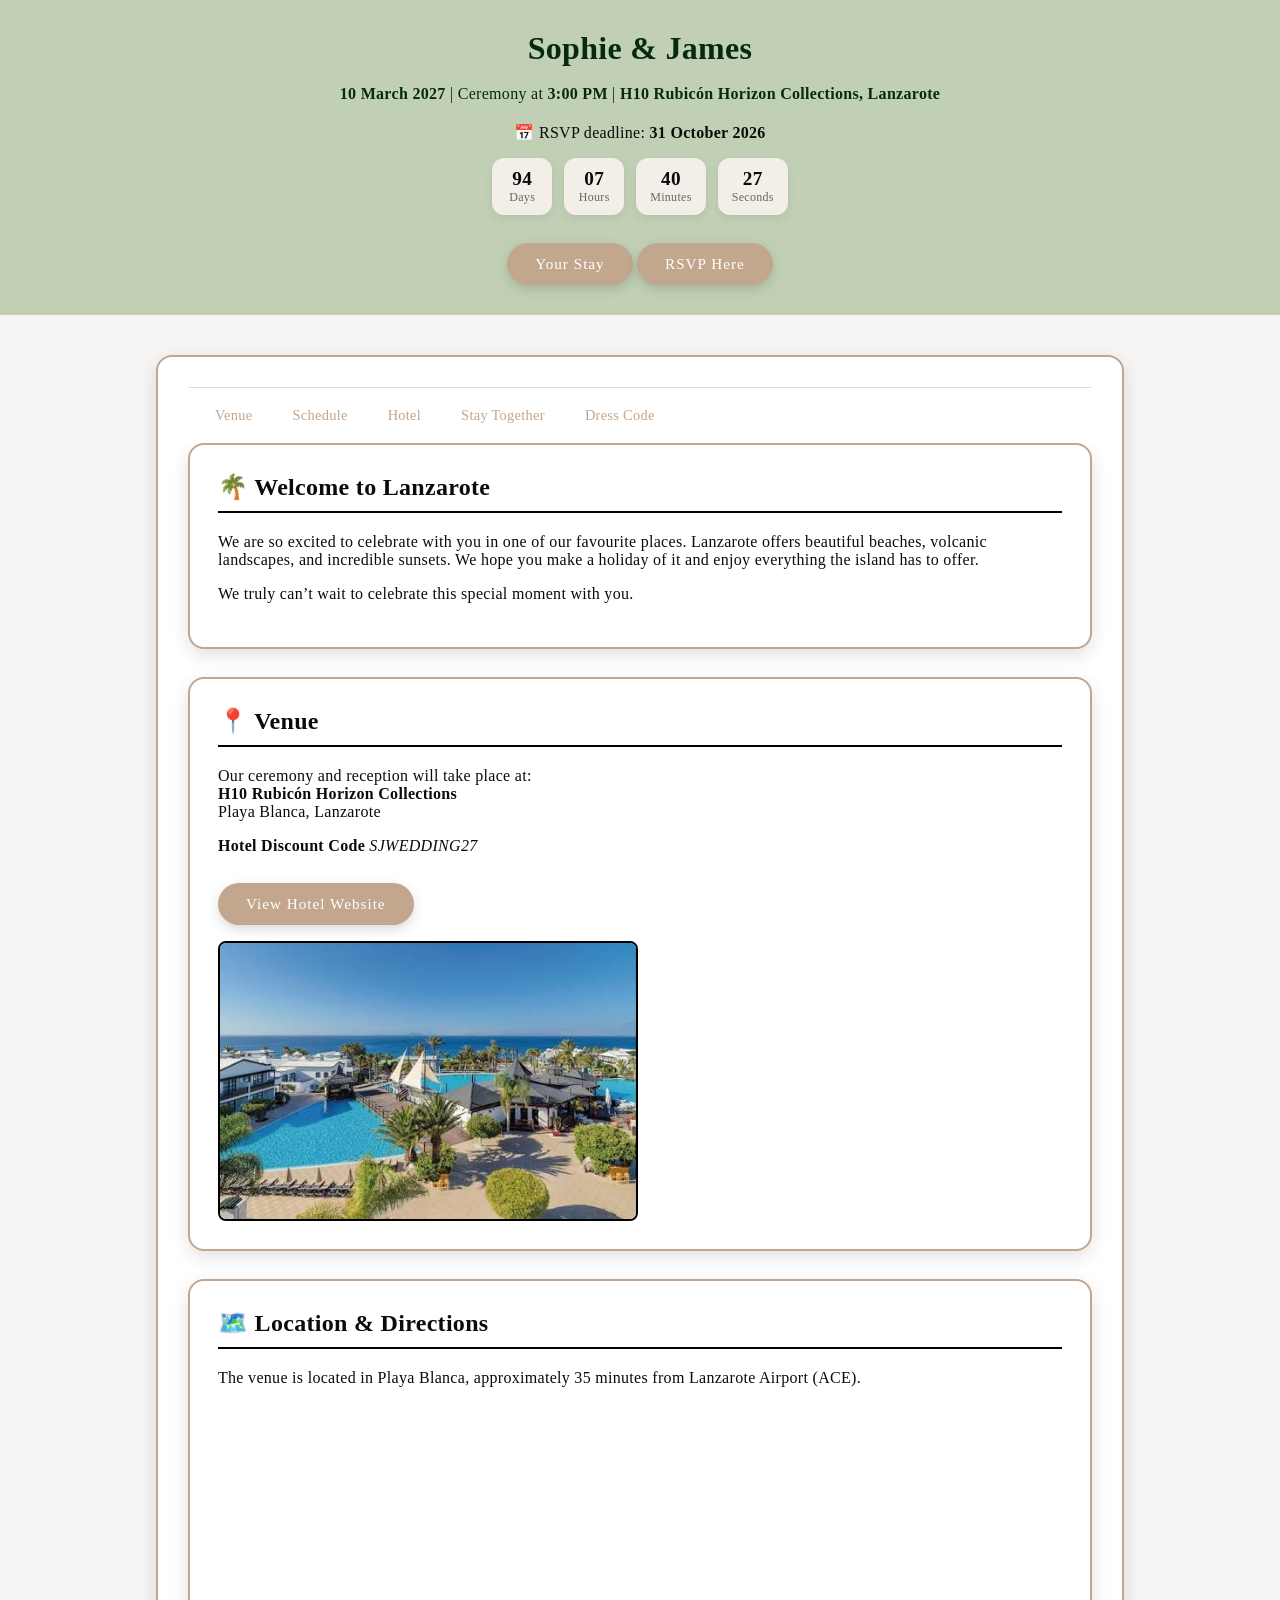
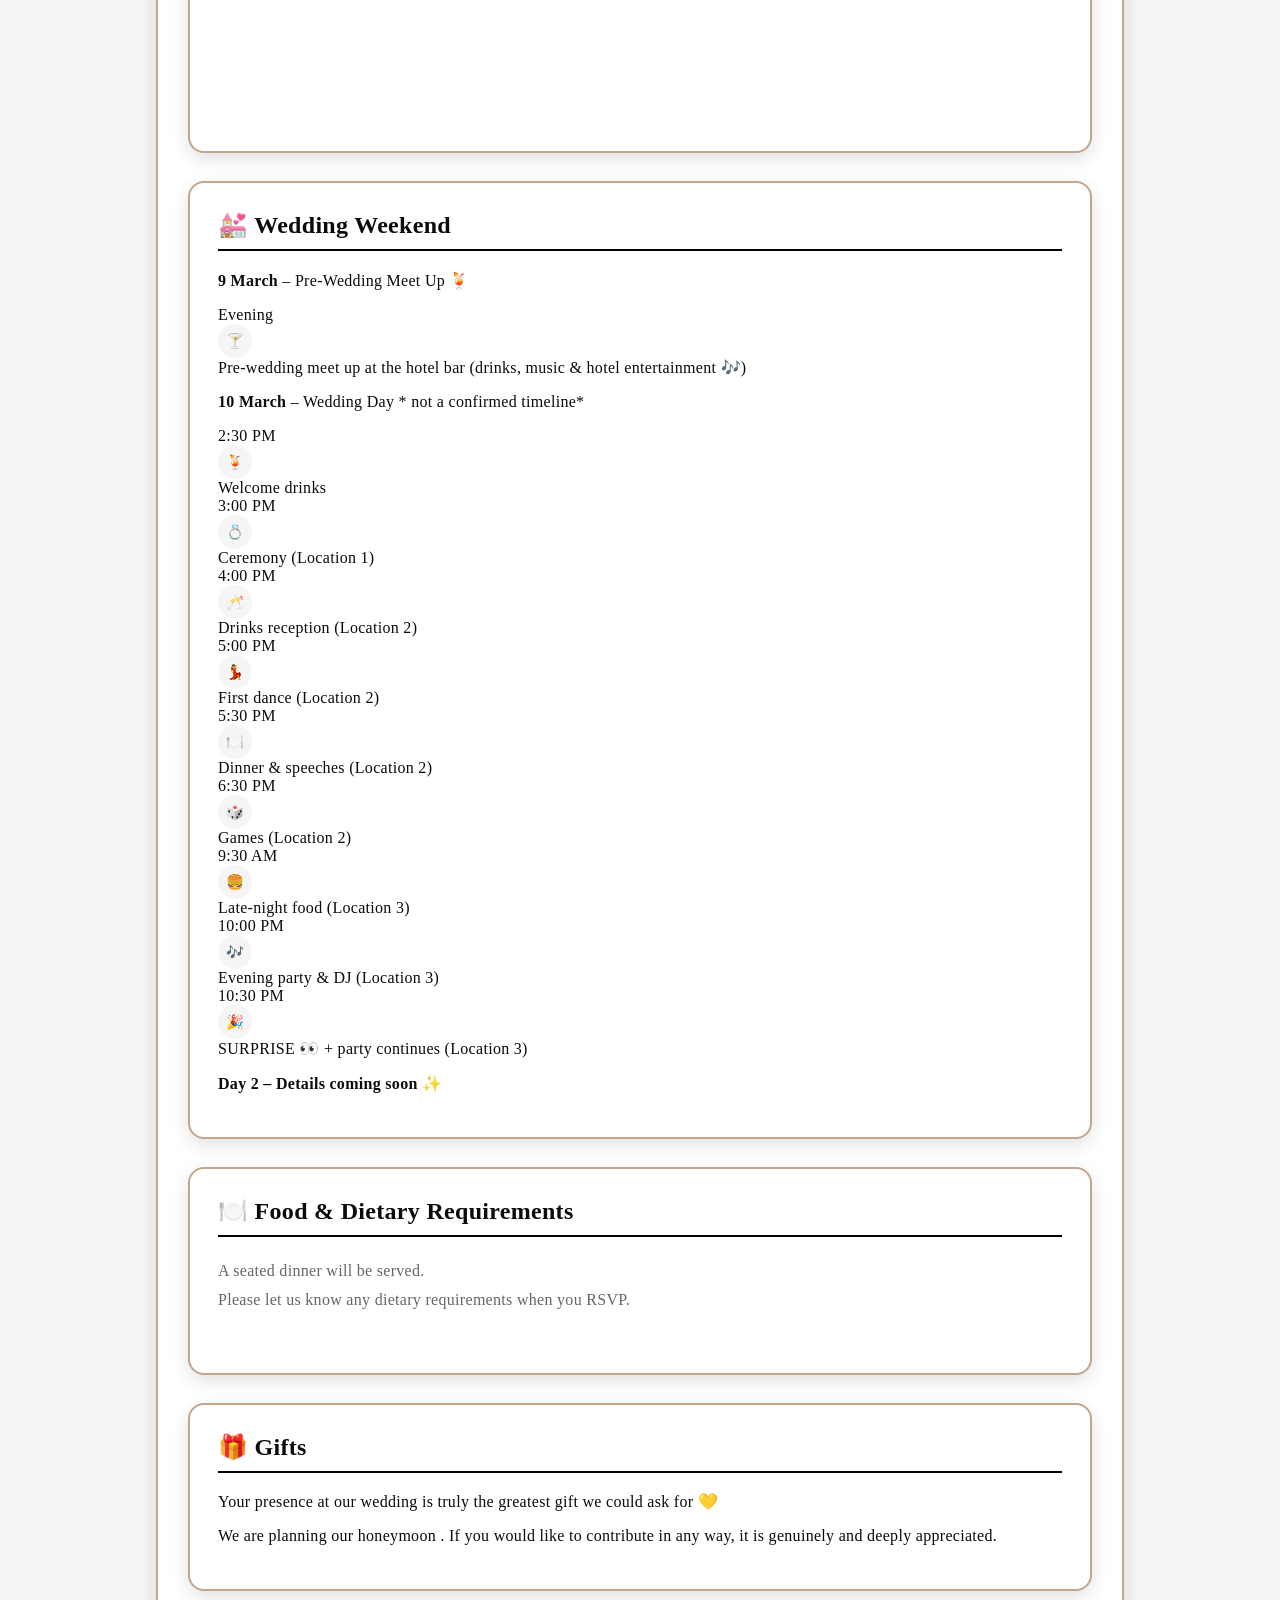
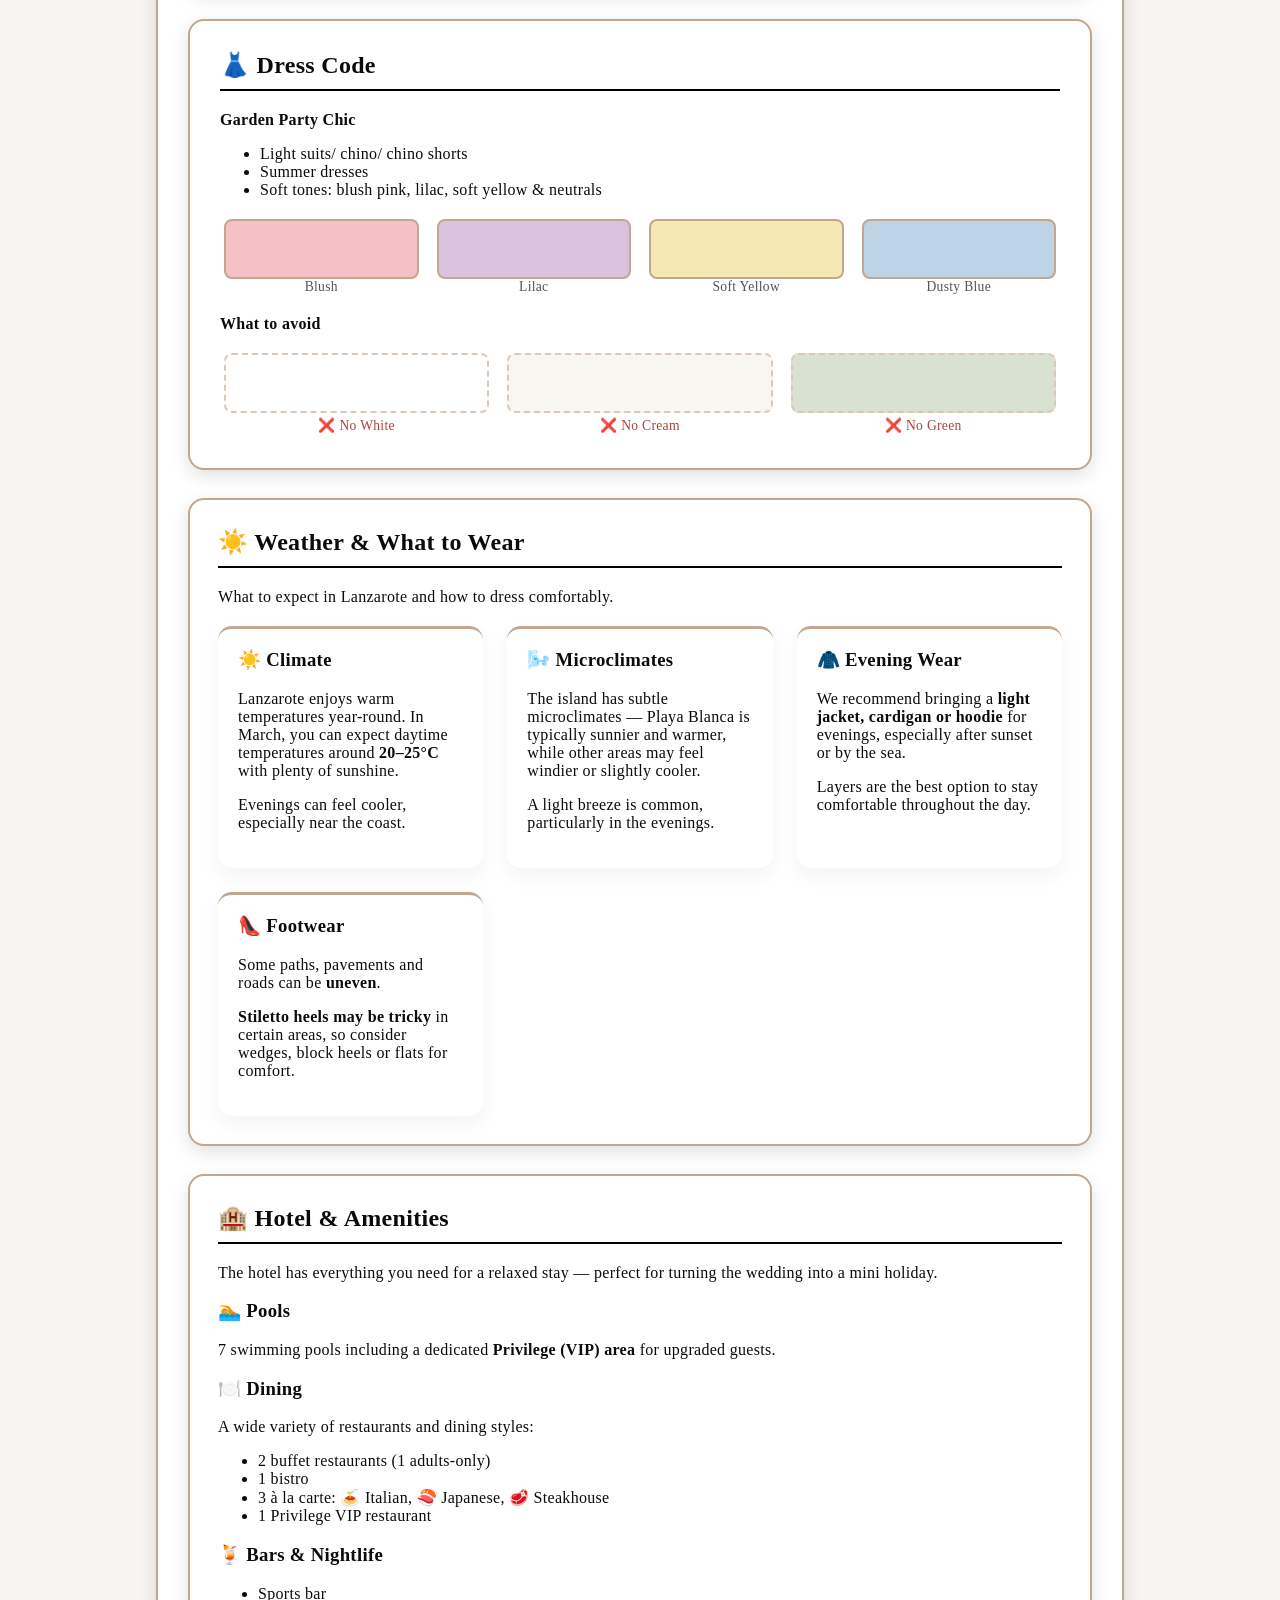
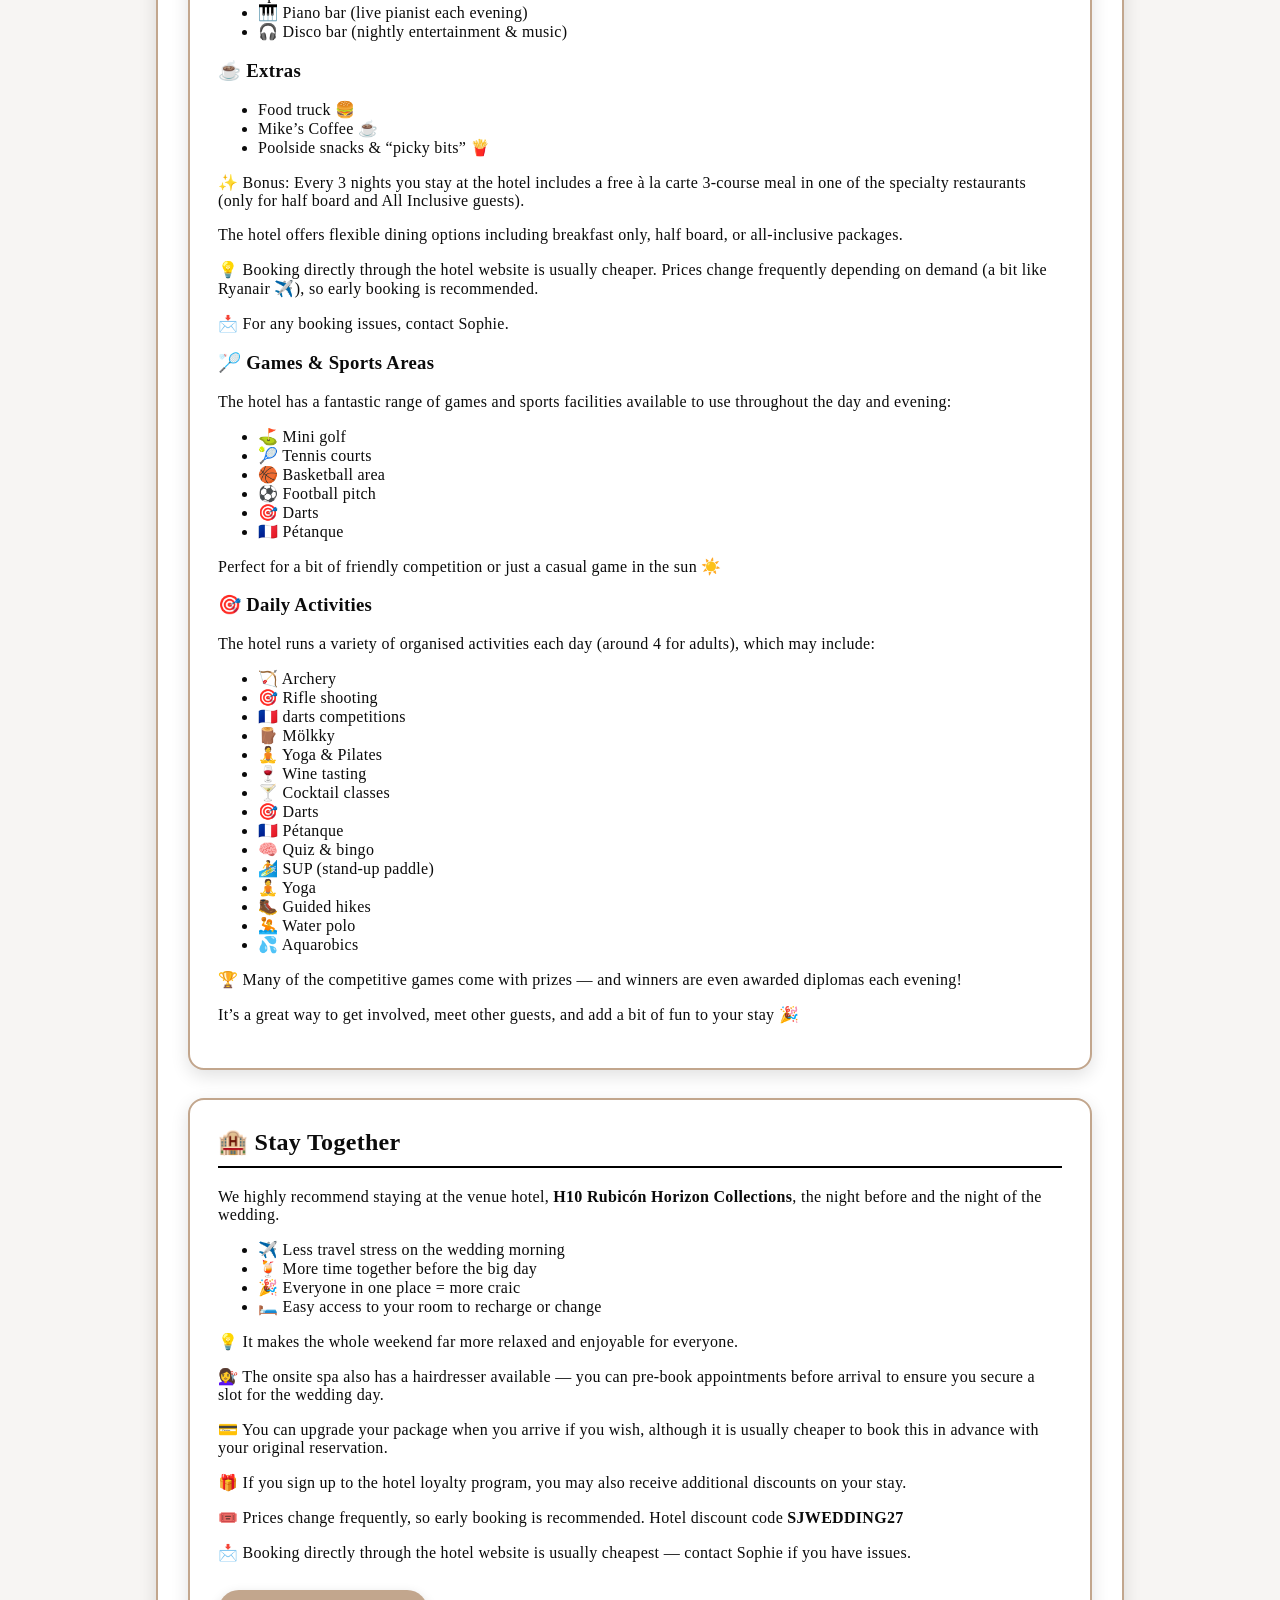
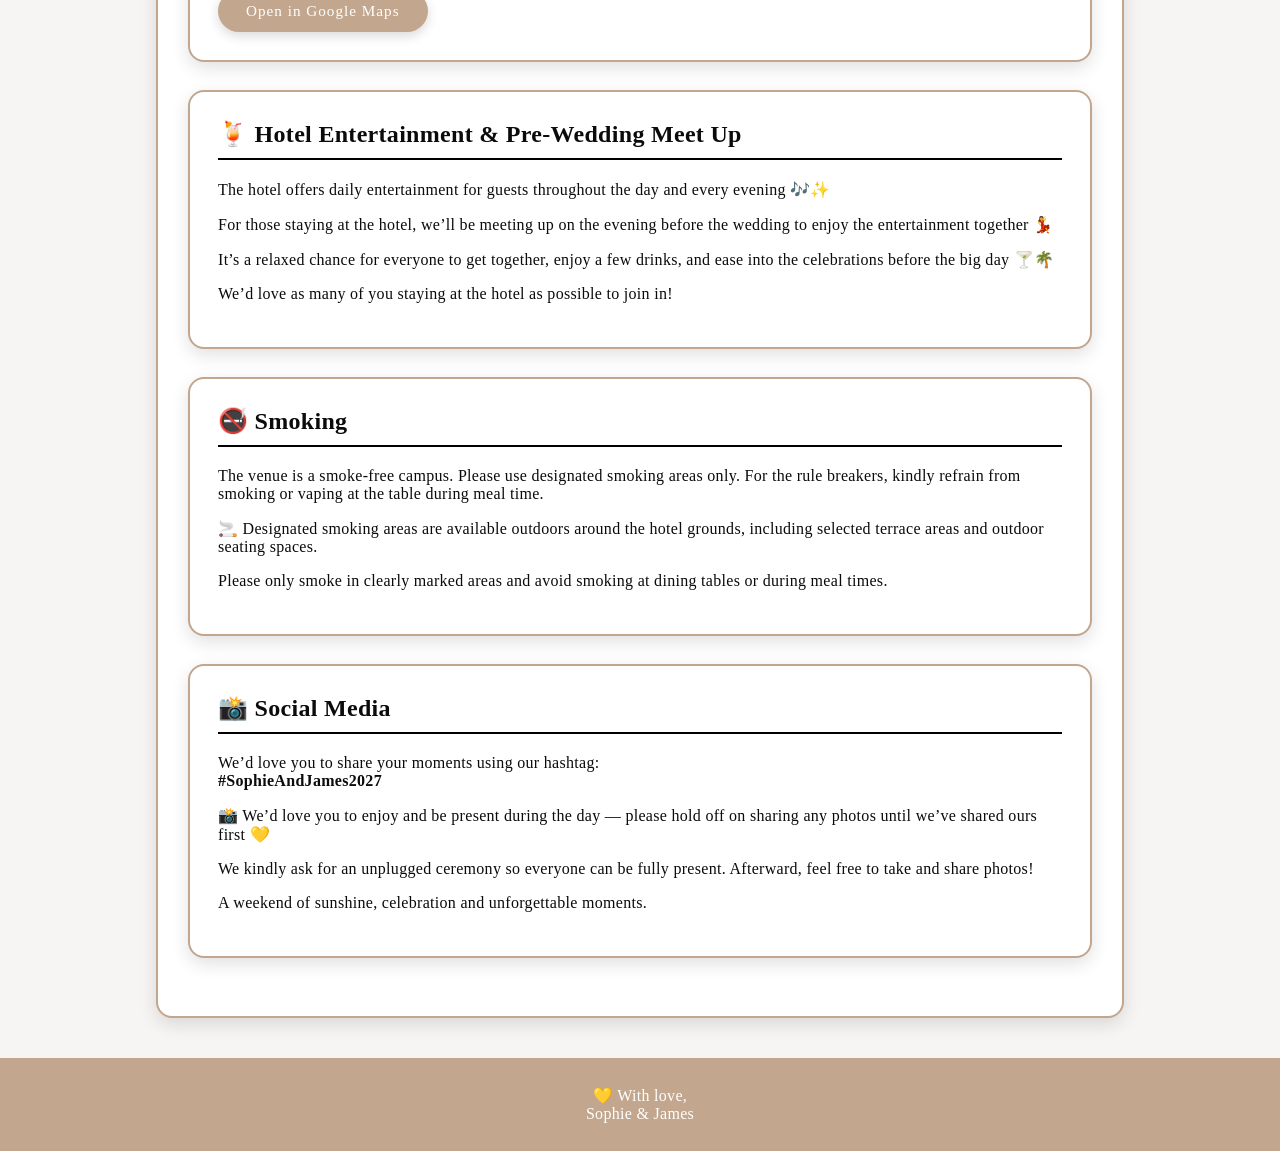
==== index.html @ c5705e3e "index.html" ====
<!doctype html>
<html lang="en">
<head>
  <meta charset="utf-8" />
  <meta name="viewport" content="width=device-width, initial-scale=1" />
  <title>Sophie & James | Wedding</title>
  <link rel="stylesheet" href="Styles.css" />
</head>
<body>
<header class="hero" role="banner" aria-label="Hero: Sophie and James wedding">
  <div class="hero-inner">

    <h1>Sophie &amp; James</h1>

    <p class="key-info">
      <strong>10 March 2027</strong> | Ceremony at <strong>3:00 PM</strong> | <strong>H10 Rubicón Horizon Collections, Lanzarote</strong>
    </p>
<p class="rsvp-deadline">
  📅 RSVP deadline: <strong>31 October 2026</strong>
</p>
    <div class="countdown" aria-live="polite" aria-atomic="true">
      <div class="countdown-item">
        <span id="days">0</span>
        <small>Days</small>
      </div>
      <div class="countdown-item">
        <span id="hours">0</span>
        <small>Hours</small>
      </div>
      <div class="countdown-item">
        <span id="minutes">0</span>
        <small>Minutes</small>
      </div>
      <div class="countdown-item">
        <span id="seconds">0</span>
        <small>Seconds</small>
      </div>
    </div>

    <a href="FAQ.html" class="story-button">Your Stay</a>
    <a href="https://docs.google.com/forms/d/e/1FAIpQLScNASIlrc_pmaI7GhOu7lboGWz-QasQZGJTLqLWf3YtJgB80Q/viewform" target="_blank" class="story-button">
      RSVP Here
    </a>

  </div>
</header>

<main class="main-content">

  <div class="eye-box">
    
<!-- =========================
STICKY NAV (OPTIONAL BUT RECOMMENDED)
========================= -->
<nav class="sticky-nav">
  <a href="#venue">Venue</a>
  <a href="#events">Schedule</a>
  <a href="#stay">Hotel</a>
  <a href="#stay-together">Stay Together</a>
  <a href="#dress-code">Dress Code</a>
</nav>

    <section id="welcome">
      <h2>🌴 Welcome to Lanzarote</h2>
      <p>
        We are so excited to celebrate with you in one of our favourite places.
        Lanzarote offers beautiful beaches, volcanic landscapes, and incredible sunsets.
        We hope you make a holiday of it and enjoy everything the island has to offer.
      </p>
      <p>
        We truly can’t wait to celebrate this special moment with you.
      </p>
      
    </section>

    <section id="venue">
      <h2>📍 Venue</h2>
      <p>
        Our ceremony and reception will take place at:<br />
        <strong>H10 Rubicón Horizon Collections</strong><br />
        Playa Blanca, Lanzarote<br />
            <p>
        <b> Hotel Discount Code </b> <i> SJWEDDING27</i>
      </p>
        <a href="https://www.h10hotels.com/en/lanzarote-hotels/h10-rubicon-palace" target="_blank" class="story-button">
          View Hotel Website
        </a>
      </p>

      <div class="image-box">
      <img src="H10.jpg" alt="H10 Rubicón Palace, Playa Blanca"
     class="my-image" loading="lazy"
     width="800" height="500" />
     </div>
    </section>

    <section id="directions">
      <h2>🗺️ Location & Directions</h2>
      <p>
        The venue is located in Playa Blanca, approximately 35 minutes from Lanzarote Airport (ACE).
      </p>

      <div class="map-container">
        <iframe
          src="https://www.google.com/maps?q=H10%20Rubicon%20Palace%20Lanzarote&output=embed"
          loading="lazy"
          title="Map: H10 Rubicón Horizon Collections, Lanzarote"
          allowfullscreen>
        </iframe>
      </div>
    </section>


  <section id="events">
  <h2>💒 Wedding Weekend</h2>

  <p><strong>9 March</strong> – Pre-Wedding Meet Up 🍹</p>
  <ul class="timeline">
    <li><span class="time">Evening</span><span class="icon-circle">🍸</span><span class="text">Pre-wedding meet up at the hotel bar (drinks, music & hotel entertainment 🎶)</span></li>
  </ul>

  <p><strong>10 March</strong> – Wedding Day * not a confirmed timeline*</p>

  <ul class="timeline">
    <li><span class="time">2:30 PM</span><span class="icon-circle">🍹</span><span class="text">Welcome drinks</span></li>
    <li><span class="time">3:00 PM</span><span class="icon-circle">💍</span><span class="text">Ceremony (Location 1)</span></li>
    <li><span class="time">4:00 PM</span><span class="icon-circle">🥂</span><span class="text">Drinks reception (Location 2)</span></li>
    <li><span class="time">5:00 PM</span><span class="icon-circle">💃</span><span class="text">First dance (Location 2)</span></li>
    <li><span class="time">5:30 PM</span><span class="icon-circle">🍽️</span><span class="text">Dinner & speeches (Location 2)</span></li>
    <li><span class="time">6:30 PM</span><span class="icon-circle">🎲</span><span class="text">Games (Location 2)</span></li>
    <li><span class="time">9:30 AM</span><span class="icon-circle">🍔</span><span class="text">Late-night food (Location 3)</span></li>
    <li><span class="time">10:00 PM</span><span class="icon-circle">🎶</span><span class="text">Evening party & DJ (Location 3)</span></li>
    <li><span class="time">10:30 PM</span><span class="icon-circle">🎉</span><span class="text">SURPRISE 👀 + party continues (Location 3)</span></li>
  </ul>

  <p><strong>Day 2 – Details coming soon ✨</strong></p>
</section>

  <section id="food" >
    <h2>🍽️ Food & Dietary Requirements</h2>

    <p class="dietary-note">
      A seated dinner will be served.<br />
      Please let us know any dietary requirements when you RSVP.
    </p>
</section>


 <section id="gifts">
  <h2>🎁 Gifts</h2>
  <p>
    Your presence at our wedding is truly the greatest gift we could ask for 💛
  </p>

  <p>
    We are planning our honeymoon . If you would like to contribute in any way, it is genuinely and deeply appreciated.
  </p>
</section>

    <section id="dress-code" class="eye-box">
      <h2>👗 Dress Code</h2>
      <p><strong>Garden Party Chic</strong></p>

      <ul>
        <li>Light suits/ chino/ chino shorts</li>
        <li>Summer dresses</li>
        <li>Soft tones: blush pink, lilac, soft yellow & neutrals</li>
      </ul>

      <div class="colour-palette">
        <div class="colour-item"><div class="colour blush"></div><span>Blush</span></div>
        <div class="colour-item"><div class="colour lilac"></div><span>Lilac</span></div>
        <div class="colour-item"><div class="colour yellow"></div><span>Soft Yellow</span></div>
        <div class="colour-item"><div class="colour blue"></div><span>Dusty Blue</span></div>
      </div>

      <p><strong>What to avoid</strong></p>

      <div class="colour-palette avoid">
        <div class="colour-item"><div class="colour white"></div><span>❌ No White</span></div>
        <div class="colour-item"><div class="colour cream"></div><span>❌ No Cream</span></div>
        <div class="colour-item"><div class="colour green"></div><span>❌ No Green</span></div>
      </div>
    </section>

    <section id="weather">
      <h2>☀️ Weather & What to Wear</h2>
      <p class="section-intro">What to expect in Lanzarote and how to dress comfortably.</p>

      <div class="cards luxury">

        <div class="card">
          <h3>☀️ Climate</h3>
          <p>
            Lanzarote enjoys warm temperatures year-round. In March, you can expect
            daytime temperatures around <strong>20–25°C</strong> with plenty of sunshine.
          </p>
          <p>
            Evenings can feel cooler, especially near the coast.
          </p>
        </div>

        <div class="card">
          <h3>🌬️ Microclimates</h3>
          <p>
            The island has subtle microclimates — Playa Blanca is typically sunnier and
            warmer, while other areas may feel windier or slightly cooler.
          </p>
          <p>
            A light breeze is common, particularly in the evenings.
          </p>
        </div>

        <div class="card">
          <h3>🧥 Evening Wear</h3>
          <p>
            We recommend bringing a <strong>light jacket, cardigan or hoodie</strong> for evenings,
            especially after sunset or by the sea.
          </p>
          <p>
            Layers are the best option to stay comfortable throughout the day.
          </p>
        </div>

        <div class="card warning">
          <h3>👠 Footwear</h3>
          <p>
            Some paths, pavements and roads can be <strong>uneven</strong>.
          </p>
          <p>
            <strong>Stiletto heels may be tricky</strong> in certain areas, so consider wedges,
            block heels or flats for comfort.
          </p>
        </div>

      </div>
    </section>

    <section id="stay" class="lux-section">
      <h2>🏨 Hotel & Amenities</h2>

      <p class="section-intro">
        The hotel has everything you need for a relaxed stay — perfect for turning the wedding into a mini holiday.
      </p>

      <div class="amenity-grid">

        <div class="amenity-card">
          <h3>🏊 Pools</h3>
          <p>
            7 swimming pools including a dedicated <strong>Privilege (VIP) area</strong> for upgraded guests.
          </p>
        </div>

        <div class="amenity-card">
          <h3>🍽️ Dining</h3>
          <p>A wide variety of restaurants and dining styles:</p>
          <ul>
            <li>2 buffet restaurants (1 adults-only)</li>
            <li>1 bistro</li>
            <li>3 à la carte: 🍝 Italian, 🍣 Japanese, 🥩 Steakhouse</li>
            <li>1 Privilege VIP restaurant</li>
          </ul>
        </div>

        <div class="amenity-card">
          <h3>🍹 Bars & Nightlife</h3>
          <ul>
            <li>Sports bar</li>
            <li>🎹 Piano bar (live pianist each evening)</li>
            <li>🎧 Disco bar (nightly entertainment & music)</li>
          </ul>
        </div>

        <div class="amenity-card">
          <h3>☕ Extras</h3>
          <ul>
            <li>Food truck 🍔</li>
            <li>Mike’s Coffee ☕</li>
            <li>Poolside snacks & “picky bits” 🍟</li>
          </ul>
        </div>

      </div>

      <div class="highlight-box">
        ✨ Bonus: Every 3 nights you stay at the hotel includes a free à la carte 3-course meal
        in one of the specialty restaurants (only for half board and All Inclusive guests).
      </div>

      <div class="info-card">
        <p>
          The hotel offers flexible dining options including breakfast only, half board,
          or all-inclusive packages.
        </p>

        <p>
          💡 Booking directly through the hotel website is usually cheaper. Prices change
          frequently depending on demand (a bit like Ryanair ✈️), so early booking is recommended.
        </p>

        <p>
          📩 For any booking issues, contact Sophie.
        </p>
      </div>
  <h3>🏸 Games & Sports Areas</h3>
  <p>
    The hotel has a fantastic range of games and sports facilities available to use throughout the day and evening:
  </p>

  <ul>
    <li>⛳ Mini golf</li>
    <li>🎾 Tennis courts</li>
    <li>🏀 Basketball area</li>
    <li>⚽ Football pitch</li>
    <li>🎯 Darts</li>
    <li>🇫🇷 Pétanque</li>
  </ul>

  <p>
    Perfect for a bit of friendly competition or just a casual game in the sun ☀️
  </p>

  <h3>🎯 Daily Activities</h3>
  <p>
    The hotel runs a variety of organised activities each day (around 4 for adults), which may include:
  </p>

  <ul>
    <li>🏹 Archery</li>
    <li>🎯 Rifle shooting</li>
    <li>🇫🇷  darts competitions</li>
    <li>🪵 Mölkky</li>
    <li>🧘 Yoga & Pilates</li>
    <li>🍷 Wine tasting</li>
    <li>🍸 Cocktail classes</li>
    <li>🎯 Darts</li>
    <li>🇫🇷 Pétanque</li>
    <li>🧠 Quiz & bingo</li>
    <li>🏄 SUP (stand-up paddle)</li>
    <li>🧘 Yoga</li>
    <li>🥾 Guided hikes</li>
    <li>🤽 Water polo</li>
    <li>💦 Aquarobics</li>
  
</ul>
  <p>
    🏆 Many of the competitive games come with prizes — and winners are even awarded diplomas each evening!
  </p>

  <p>
    It’s a great way to get involved, meet other guests, and add a bit of fun to your stay 🎉
  </p>
</section>

    </section>
<!-- =========================
STAY TOGETHER SECTION
========================= -->
<section id="stay-together" class="stay-together">
  <h2>🏨 Stay Together</h2>

  <p>
    We highly recommend staying at the venue hotel, <strong>H10 Rubicón Horizon Collections</strong>, the night before and the night of the wedding.
  </p>

  <ul>
    <li>✈️ Less travel stress on the wedding morning</li>
    <li>🍹 More time together before the big day</li>
    <li>🎉 Everyone in one place = more craic</li>
    <li>🛏️ Easy access to your room to recharge or change</li>
  </ul>

  <p>💡 It makes the whole weekend far more relaxed and enjoyable for everyone.</p>

  <p>
    💇‍♀️ The onsite spa also has a hairdresser available — you can pre-book appointments before arrival to ensure you secure a slot for the wedding day.
  </p>

  <p>
    💳 You can upgrade your package when you arrive if you wish, although it is usually cheaper to book this in advance with your original reservation.
  </p>

  <p>
    🎁 If you sign up to the hotel loyalty program, you may also receive additional discounts on your stay.
  </p>

  <p>🎟️ Prices change frequently, so early booking is recommended. Hotel discount code <b> SJWEDDING27</b></p>

  <p>📩 Booking directly through the hotel website is usually cheapest — contact Sophie if you have issues.</p>

  <a href="https://maps.google.com/?q=H10+Rubicon+Palace" target="_blank" class="story-button">
    Open in Google Maps
  </a>
  
</section>
<section id="pre-wedding">
  <h2>🍹 Hotel Entertainment & Pre-Wedding Meet Up</h2>

  <p>
    The hotel offers daily entertainment for guests throughout the day and every evening 🎶✨
  </p>

  <p>
    For those staying at the hotel, we’ll be meeting up on the evening before the wedding to enjoy the entertainment together 💃
  </p>

  <p>
    It’s a relaxed chance for everyone to get together, enjoy a few drinks, and ease into the celebrations before the big day 🍸🌴
  </p>

  <p>
    We’d love as many of you staying at the hotel as possible to join in!
  </p>
</section>

    <section id="smoking">
      <h2>🚭 Smoking</h2>
      <p>
        The venue is a smoke-free campus. Please use designated smoking areas only.
        For the rule breakers, kindly refrain from smoking or vaping at the table during meal time.
      </p>
    🚬 Designated smoking areas are available outdoors around the hotel grounds, including selected terrace areas and outdoor seating spaces.
  </p>
  <p>
    Please only smoke in clearly marked areas and avoid smoking at dining tables or during meal times.
  </p>

    </section>

    <section id="social">
      <h2>📸 Social Media</h2>
      <p>We’d love you to share your moments using our hashtag:<br /><strong>#SophieAndJames2027</strong></p><p>
  📸 We’d love you to enjoy and be present during the day — please hold off on sharing any photos until we’ve shared ours first 💛
</p>
      <p>We kindly ask for an unplugged ceremony so everyone can be fully present. Afterward, feel free to take and share photos!</p>
      <p class="signature-line">
        A weekend of sunshine, celebration and unforgettable moments.
      </p>
    </section>

  </div>
  <button id="backToTop">↑</button>
</main>

<footer role="contentinfo">
  💛 With love,<br />Sophie &amp; James
</footer>

<script src="script.js"></script>
</body>
</html>
---- Styles.css ----
:root {
  --bg: #f7f5f3;
  --accent: #c2a68d;
  --accent-light: #f4eee8;
  --panel: #f2d6dc;
  --text: #0b0b0b;
  --text-soft: #666;
}

/* =========================
   BASE
   ========================= */

* {
  box-sizing: border-box;
}

body {
  margin: 0;
  font-family: Georgia, serif;
  background: var(--bg);
  color: var(--text);
  letter-spacing: 0.3px;

}

img {
  display: block;
  max-width: 100%;
}
/* =========================
   HERO HEADER
   ========================= */
.hero {
  background: #c1d0b5; /* soft pastel */
  text-align: center;
  padding: 30px 20px; /* compact vertical padding */
}

.hero-inner {
  max-width: 900px;
  margin: 0 auto;
}

.hero h1 {
  font-size: 2rem; /* slightly smaller for compact layout */
  margin: 0 0 12px 0;
  color: #072a0f;
}

.key-info {
  font-size: 1rem; /* compact font size */
  margin-bottom: 18px;
  color: #072a0f;
  line-height: 1.4; /* tighter line spacing */
}

/* =========================
   COUNTDOWN
   ========================= */
.countdown {
  display: flex;
  justify-content: center;
  gap: 12px;
  margin: 16px 0;
  flex-wrap: wrap;
  font-family: 'Georgia', serif;
}

.countdown-item {
  background: var(--accent-light); /* soft neutral background */
  color: var(--text);
  border-radius: 12px;
  padding: 10px 14px; /* compact but readable */
  min-width: 60px;
  text-align: center;
  box-shadow: 0 3px 8px rgba(0,0,0,0.08);
  transition: transform 0.2s ease;
}

.countdown-item span {
  display: block;
  font-size: 1.2rem; /* easy to read */
  font-weight: bold;
}

.countdown-item small {
  font-size: 0.75rem; /* subtle label */
  display: block;
  color: var(--text-soft);
}

.countdown-item:hover {
  transform: translateY(-2px);
}

/* =========================
   FAQ BUTTON
   ========================= */
.story-button {
  display: inline-block;
  margin-top: 12px; /* tighter spacing */
  padding: 12px 28px; /* smaller button for compact layout */
  font-size: 0.95rem;
  text-decoration: none;
  color: #fff;
  background-color: var(--accent);
  border-radius: 40px;
  letter-spacing: 1px;
  transition: 0.3s ease;
}
.story-button {
  box-shadow: 0 4px 12px rgba(0,0,0,0.15);
}
.story-button:hover {
  background-color: #b5967d;
  transform: translateY(-2px);
}

/* =========================
   RESPONSIVE
   ========================= */
@media (max-width: 720px) {
  .hero h1 {
    font-size: 1.6rem;
  }

  .key-info {
    font-size: 0.95rem;
  }

  .countdown-item {
    min-width: 50px;
    padding: 8px 10px;
  }

  .story-button {
    padding: 10px 24px;
    font-size: 0.9rem;
  }
}
/* =========================
   LAYOUT
   ========================= */

main {
  max-width: 1000px;
  margin: 40px auto;
  padding: 0 16px;
}
section {
  background: #fff; /* white background instead of pink */
  border: 2px solid var(--accent); /* accent border like Dress Code */
  border-radius: 16px; /* rounded corners */
  padding: 28px; /* inner spacing */
  margin-bottom: 28px; /* spacing between sections */
  box-shadow: 0 6px 18px rgba(0,0,0,0.12); /* soft shadow like Dress Code */
  transition: transform 0.3s ease; /* optional hover lift */
}

section:hover {
  transform: translateY(-3px); /* subtle hover effect */
}

h2 {
  margin-top: 0;
  border-bottom: 2px solid #000;
  padding-bottom: 10px;
}

/* =========================
   IMAGES & MAP
   ========================= */

.image-box {
  max-width: 420px;
  height: 280px;
  margin-top: 16px;
  border-radius: 8px;
  overflow: hidden;
  border: 2px solid #000;
}

.image-box img {
  width: 100%;
  height: 100%;
  object-fit: cover;
}

.map-container {
  margin-top: 16px;
  height: 320px;
  border-radius: 12px;
  overflow: hidden;
}

.map-container iframe {
  width: 100%;
  height: 100%;
  border: 0;
}

/* =========================
   RSVP FORM
   ========================= */

.rsvp-form {
  display: grid;
  gap: 16px;
  margin-top: 18px;
  max-width: 700px;
}

.rsvp-form label {
  display: flex;
  flex-direction: column;
  font-size: 0.95rem;
}

.rsvp-form input,
.rsvp-form select,
.rsvp-form textarea {
  margin-top: 8px;
  padding: 10px;
  border-radius: 6px;
  border: 1px solid #999;
  font-family: Georgia, serif;
}

.rsvp-form button {
  background: var(--accent);
  color: #fff;
  border: none;
  padding: 12px;
  border-radius: 8px;
  cursor: pointer;
}

.rsvp-form button:hover {
  opacity: 0.9;
}

.rsvp-note {
  margin-top: 14px;
  font-size: 0.9rem;
  color: var(--text-soft);
}

/* =========================
   COLOUR PALETTE
   ========================= */

.colour-palette {
  display: flex;
  gap: 10px;
  margin-top: 16px;
}

.colour-item {
  flex: 1;
  text-align: center;
  font-size: 0.85rem;
  color: #555;
}

.colour {
  height: 60px;
  border-radius: 8px;
  border: 1px solid #ddd;
}

.blush { background: #f4c2c2; }
.lilac { background: #d8c2e0; }
.yellow { background: #f6e7b4; }
.blue { background: #bcd4e6; }

.avoid .colour {
  opacity: 0.6;
  border: 1px dashed #aaa;
}

.white { background: #fff; }
.cream { background: #f5f1e8; }
.green { background: #c1d0b5; }

.avoid span {
  color: #a94442;
}
/* =========================
   EYE BOX (highlight card)
   ========================= */

.eye-box {
  background: #fff; /* white background for focus */
  border: 2px solid var(--accent); /* accent border */
  border-radius: 16px; /* rounded corners */
  padding: 30px;
  box-shadow: 0 6px 18px rgba(0,0,0,0.12); /* soft shadow */
  transition: transform 0.3s ease;
}

.eye-box:hover {
  transform: translateY(-3px);
}
/* Dress Code colour boxes */
.colour {
  height: 60px;
  border-radius: 8px;
  border: 2px solid var(--accent); /* thicker accent border to make it pop */
}

/* Optional: slightly increase spacing for clarity */
.colour-item {
  flex: 1;
  text-align: center;
  font-size: 0.85rem;
  color: #555;
  padding: 4px; /* add a little padding around the colour */
}/* Avoid colours */
.avoid .colour {
  opacity: 0.6;                /* muted */
  border: 2px dashed var(--accent); /* dashed accent border */
  border-radius: 8px;          /* keep rounded corners */
}

/* Text for avoid colours */
.avoid span {
  color: #a94442; /* warning color */
  margin-top: 4px; /* small spacing from box */
  display: block;
}
/* =========================
   FOOTER
   ========================= */

footer {
  background: var(--accent);
  color: #fff;
  text-align: center;
  padding: 28px 16px;
}

/* =========================
   RESPONSIVE
   ========================= */

@media (max-width: 720px) {
  .hero h1 {
    font-size: 1.9rem;
  }

  .image-box {
    height: 200px;
  }

  .map-container {
    height: 240px;
  }
}
.faq-table {
  width: 100%;
  border-collapse: collapse;
  margin-top: 16px;
  text-align: left;
}

.faq-table th,
.faq-table td {
  padding: 12px 10px;
  border-bottom: 1px solid #eee;
}

.faq-table th {
  border-bottom: 2px solid #ccc;
  font-weight: bold;
}

.faq-table tr:hover {
  background: #f9f9f9; /* subtle hover */
}

.faq-table td {
  vertical-align: middle;
}

.faq-table th:first-child,
.faq-table td:first-child {
  text-align: left; /* first column left-aligned */
}

.faq-table th:nth-child(2),
.faq-table td:nth-child(2),
.faq-table th:nth-child(3),
.faq-table td:nth-child(3) {
  text-align: center; /* time & price columns centered */
}


.rsvp-section {
  background-color: #f5f7fa;
}

.rsvp-section h2 {
  font-size: 36px;
  margin-bottom: 10px;
}

.rsvp-section p {
  font-size: 18px;
  margin-bottom: 30px;
  color: #555;
}

.rsvp-btn {
  background-color: #4285F4;
  color: white;
  padding: 15px 30px;
  font-size: 18px;
  border: none;
  border-radius: 8px;
  cursor: pointer;
  transition: 0.3s;
}

.rsvp-btn:hover {
  background-color: #3367d6;
}

#rsvpForm {
  margin-top: 30px;
  border: none;
  width: 100%;
  height: 600px;
  display: none;
}

.cards {
  display: grid;
  grid-template-columns: repeat(auto-fit, minmax(220px, 1fr));
  gap: 16px;
  margin-top: 20px;
}



.card h3 {
  margin-top: 0;
}

.location {
  font-size: 0.9rem;
  color: var(--text-soft);
  margin-bottom: 8px;
}
.cards.luxury {
  gap: 24px;
}

.card {
  background: #fff;
  padding: 20px;
  border-radius: 14px;
  box-shadow: 0 8px 20px rgba(0,0,0,0.05);
  transition: all 0.3s ease;
  border-top: 3px solid var(--accent);
}

.card:hover {
  transform: translateY(-6px);
}

.card.featured {
  border-top: 3px solid gold;
}

.stars {
  font-size: 0.9rem;
  color: #caa86b;
  margin-left: 6px;
}

.links {
  margin-top: 12px;
  display: flex;
  flex-wrap: wrap;
  gap: 10px;
}

.links a {
  font-size: 0.85rem;
  text-decoration: none;
  color: var(--accent);
  border-bottom: 1px solid transparent;
}

.links a:hover {
  border-bottom: 1px solid var(--accent);
}
.favorite::after {
  content: "Our Pick";
  font-size: 0.7rem;
  margin-left: 8px;
  color: gold;
}

@media (max-width: 500px) {
  .timeline li {
    display: flex;
    align-items: flex-start;
    flex-wrap: nowrap;
    gap: 10px;
  }

  .timeline .time {
    min-width: 62px;
    font-size: 0.85rem;
  }

  .timeline .icon-circle {
    width: 30px;
    height: 30px;
    flex-shrink: 0;
  }

  .timeline .text {
    flex: 1;
    min-width: 0;
    line-height: 1.4;
  }
} 

.timeline {
  list-style: none;
  padding: 0;
  margin: 0;
}
 

.icon-circle {
  width: 34px;
  height: 34px;
  border-radius: 50%;
  background: #f5f5f5;
  display: flex;
  align-items: center;
  justify-content: center;
  font-size: 0.9rem;
}


.timeline li:hover {
  transform: translateX(5px);
}
/* =========================
   STICKY NAV - FIXED MOBILE VERSION
   ========================= */

.sticky-nav {
  position: sticky;
  bottom: 0;
  background: #fff;
  display: flex;
  justify-content: flex-start;
  gap: 10px;
  padding: 10px 12px;
  border-top: 1px solid #ddd;
  z-index: 1000;

  /* important fixes */
  overflow-x: auto;
  -webkit-overflow-scrolling: touch;
  flex-wrap: nowrap;
  scrollbar-width: none; /* Firefox */
}

.sticky-nav::-webkit-scrollbar {
  display: none; /* Chrome/Safari */
}

/* NAV LINKS */
.sticky-nav a {
  flex: 0 0 auto;
  white-space: nowrap;
  text-decoration: none;
  color: var(--accent);
  font-size: 0.9rem;
  padding: 8px 14px;
  border: 1px solid transparent;
  border-radius: 20px;
}

/* hover/active */
.sticky-nav a:hover {
  border-color: var(--accent);
  background: var(--accent-light);
}

/* =========================
   MOBILE IMPROVEMENT (optional safety)
   ========================= */
@media (max-width: 600px) {
  .sticky-nav {
    justify-content: flex-start;
    gap: 8px;
  }

  .sticky-nav a {
    font-size: 0.85rem;
    padding: 8px 12px;
  }
}
html {
  scroll-behavior: smooth;
}
section {
  backdrop-filter: blur(4px);
}
@media (max-width: 500px) {
  .timeline {
    grid-template-columns: 1fr;
  }

  .timeline li {
    grid-template-columns: 1fr;
    gap: 6px;
  }
}
#backToTop {
  position: fixed;
  bottom: 20px;
  right: 20px;
  display: none;
}
.food-section {
  padding: 80px 20px;
  background: #f9f6f2;
  display: flex;
  justify-content: center;
}

.food-card {
  max-width: 700px;
  width: 100%;
  background: #ffffff;
  padding: 50px 40px;
  border-radius: 24px;
  box-shadow: 0 10px 35px rgba(0, 0, 0, 0.08);
  text-align: center;
  border: 1px solid #eee3d6;
}

.food-card h2 {
  font-size: 2.2rem;
  margin-bottom: 20px;
  color: #7a5c45;
  font-family: "Georgia", serif;
}

.dietary-note {
  font-size: 1rem;
  line-height: 1.8;
  color: #666;
  margin-bottom: 30px;
}

.menu-divider {
  font-size: 1.5rem;
  color: #c7a17a;
  margin-bottom: 30px;
}

.menu {
  display: flex;
  flex-direction: column;
  gap: 28px;
}

.menu-item {
  padding-bottom: 20px;
  border-bottom: 1px solid #f0e6dc;
}

.menu-item:last-child {
  border-bottom: none;
  padding-bottom: 0;
}

.course {
  display: block;
  font-size: 0.85rem;
  letter-spacing: 2px;
  text-transform: uppercase;
  color: #b08968;
  margin-bottom: 8px;
  font-weight: 600;
}

.menu-item h3 {
  margin: 0;
  font-size: 1.4rem;
  color: #333;
  font-family: "Georgia", serif;
  font-weight: normal;
}

@media (max-width: 600px) {
  .food-card {
    padding: 35px 25px;
  }

  .food-card h2 {
    font-size: 1.8rem;
  }

  .menu-item h3 {
    font-size: 1.2rem;
  }
}
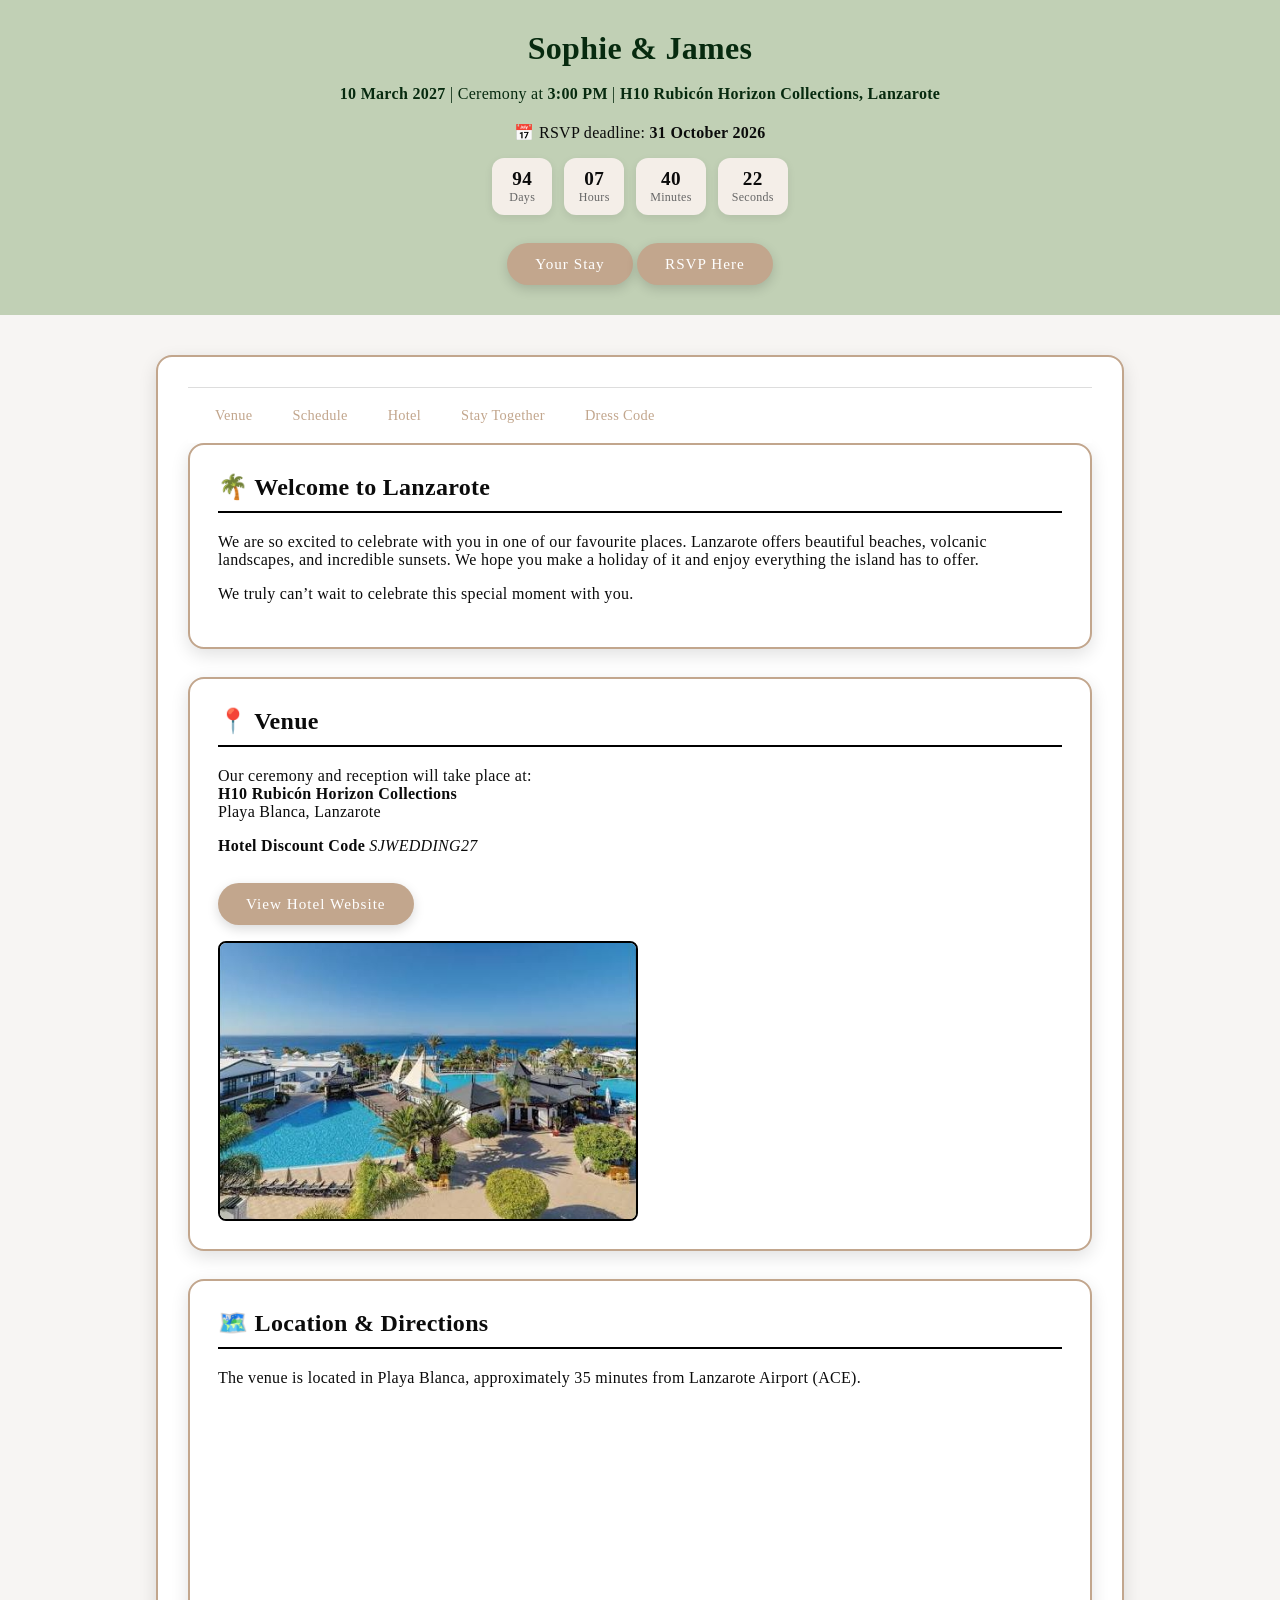
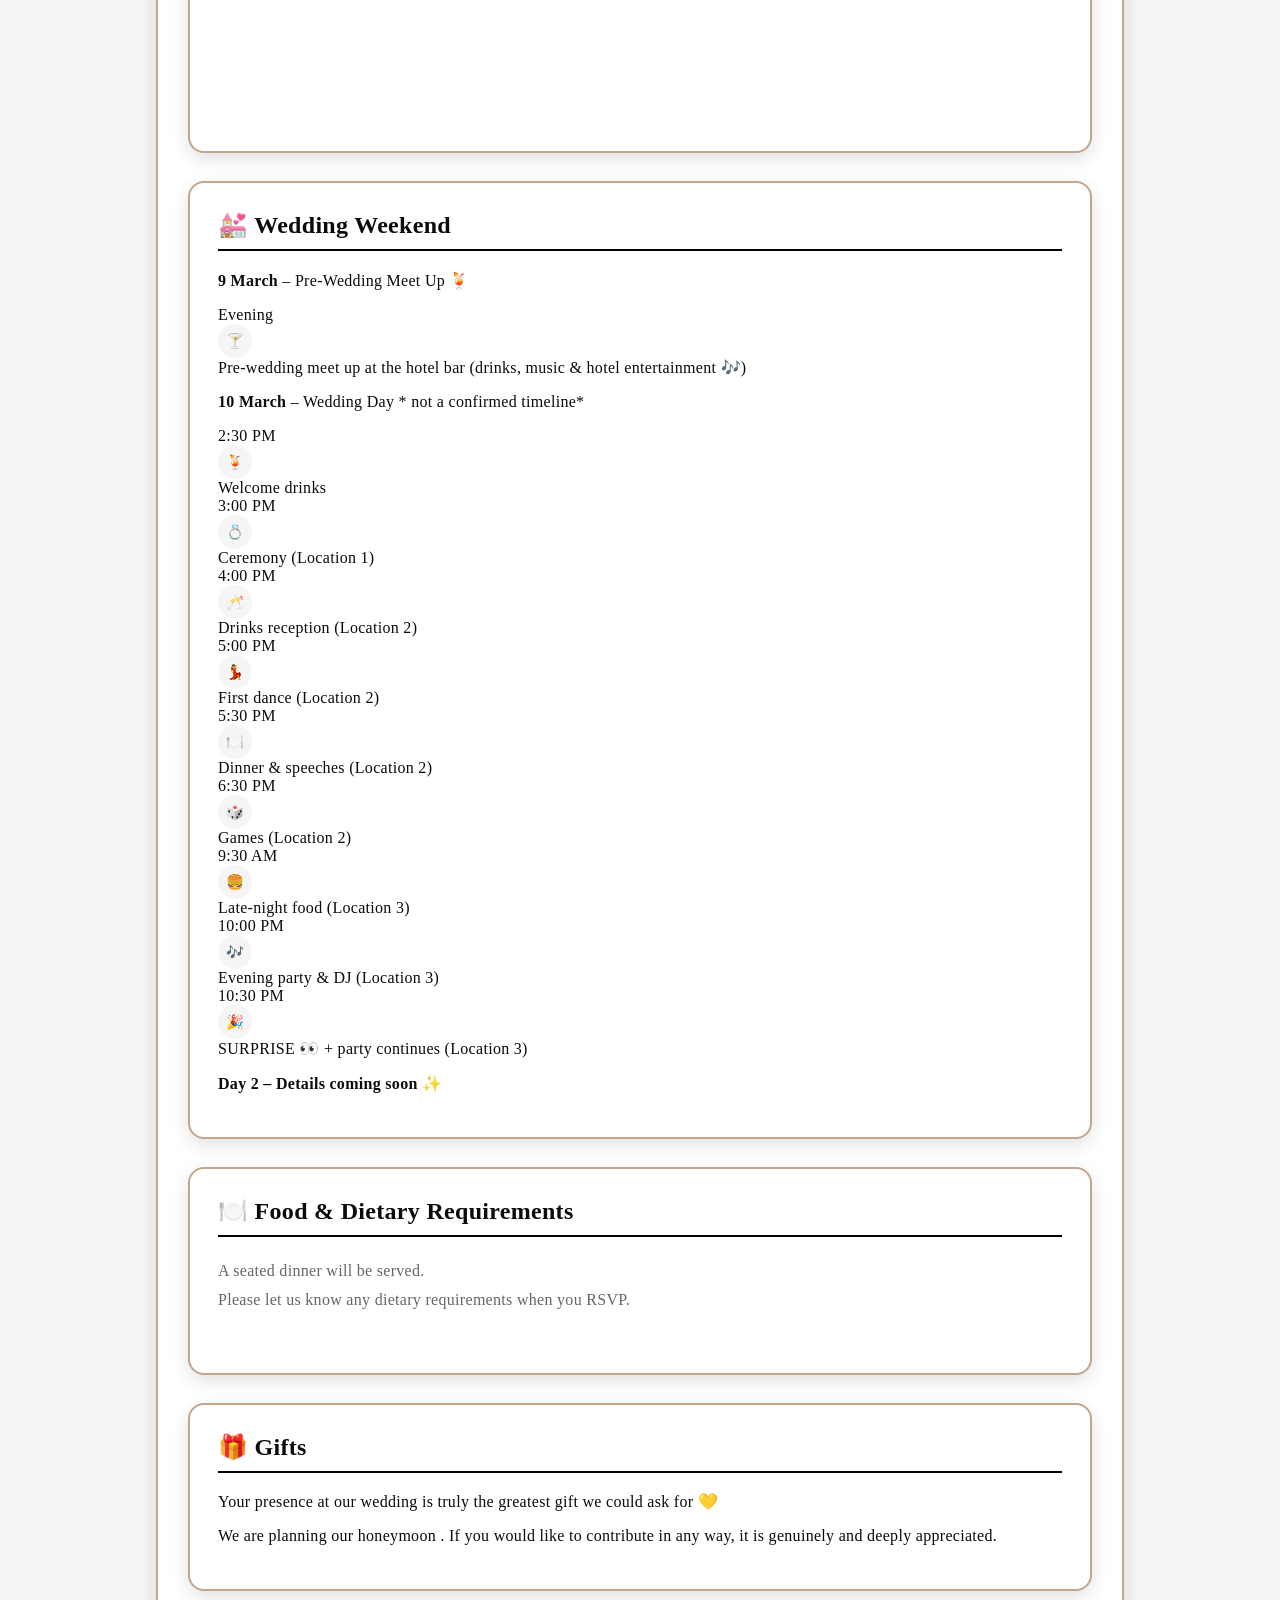
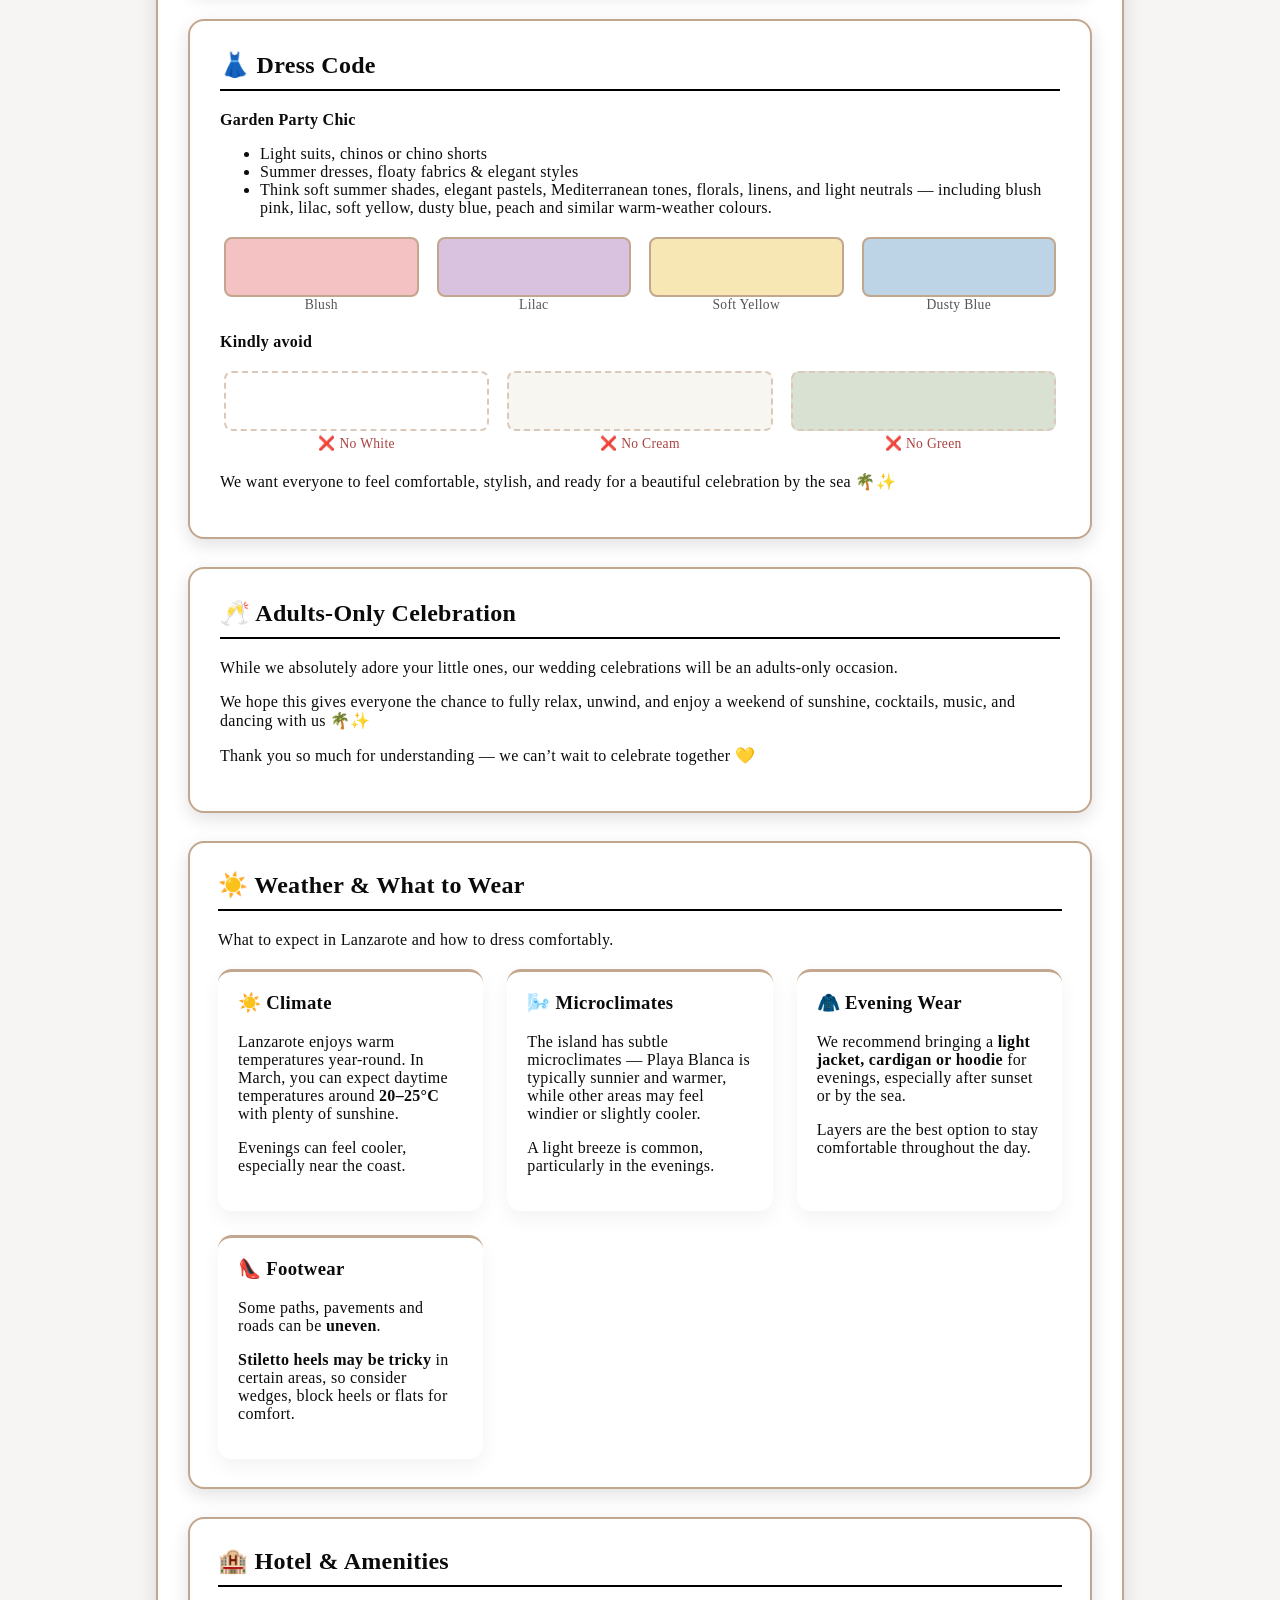
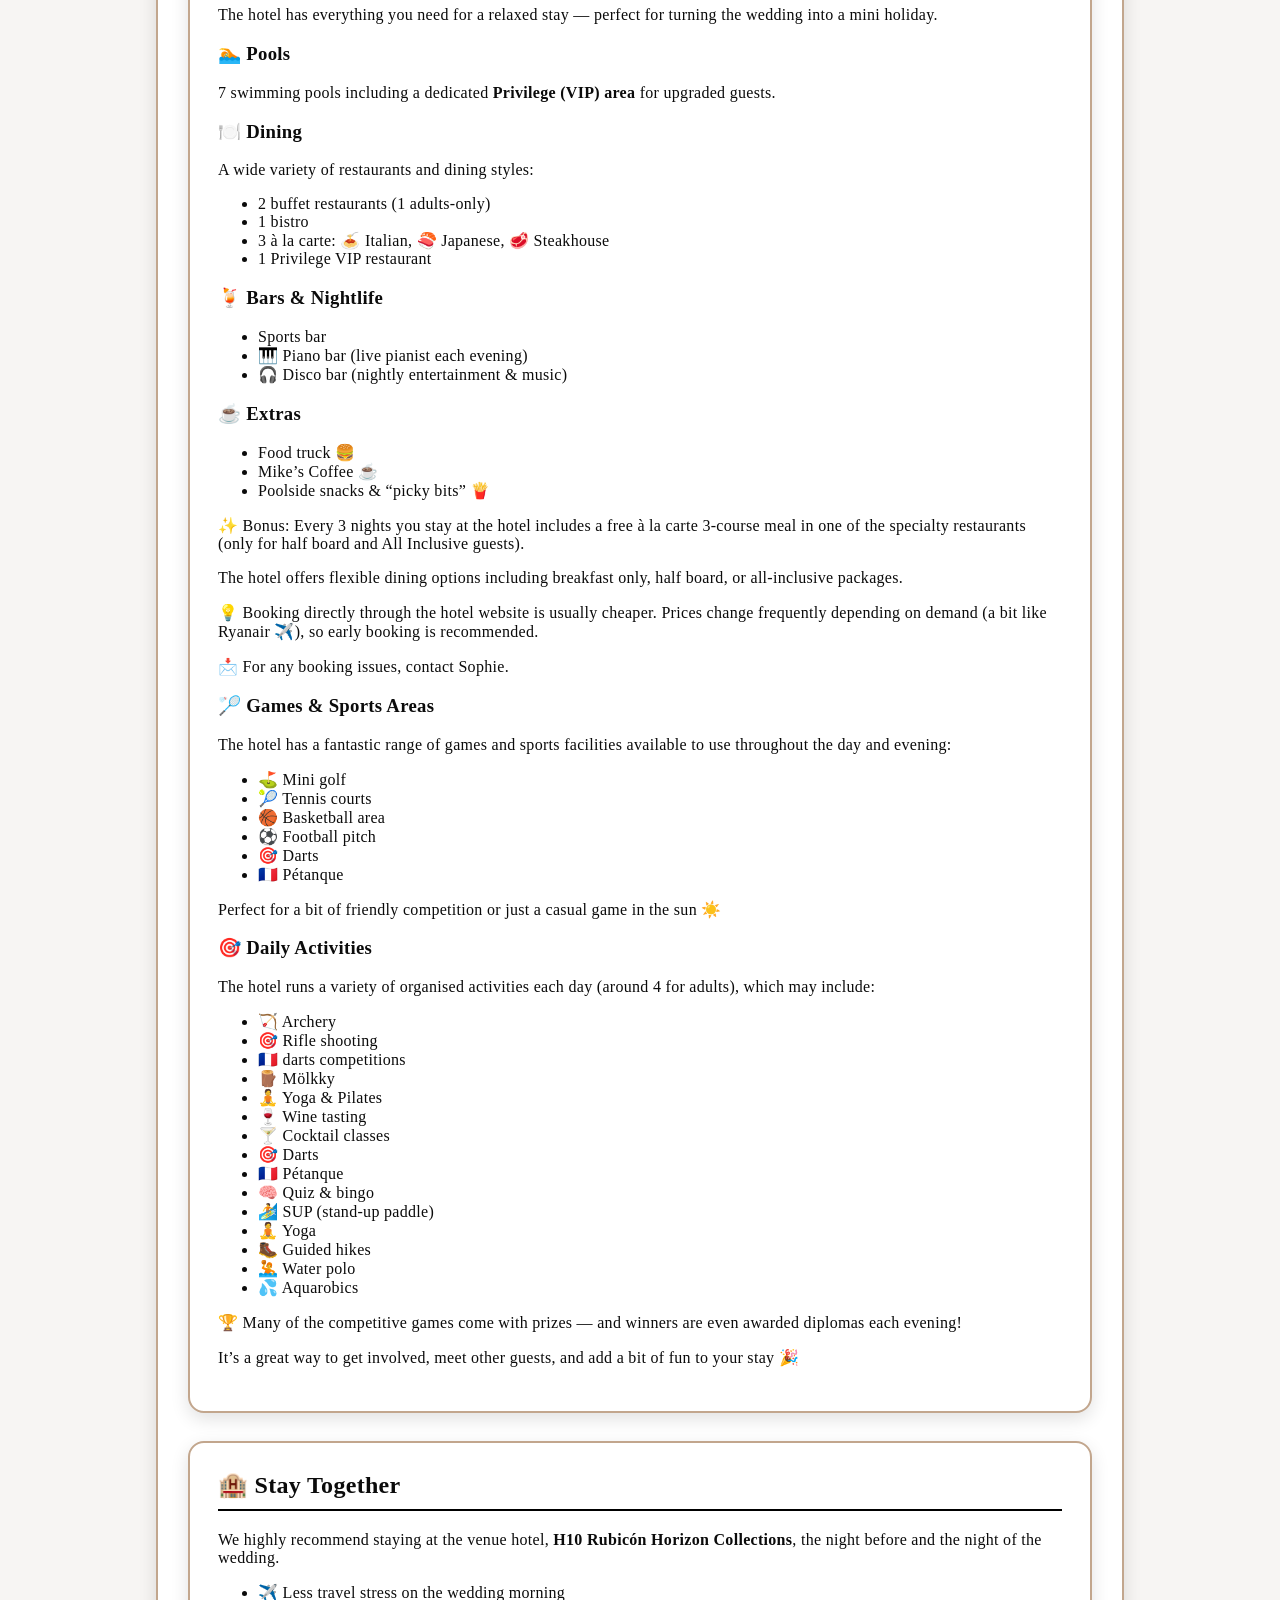
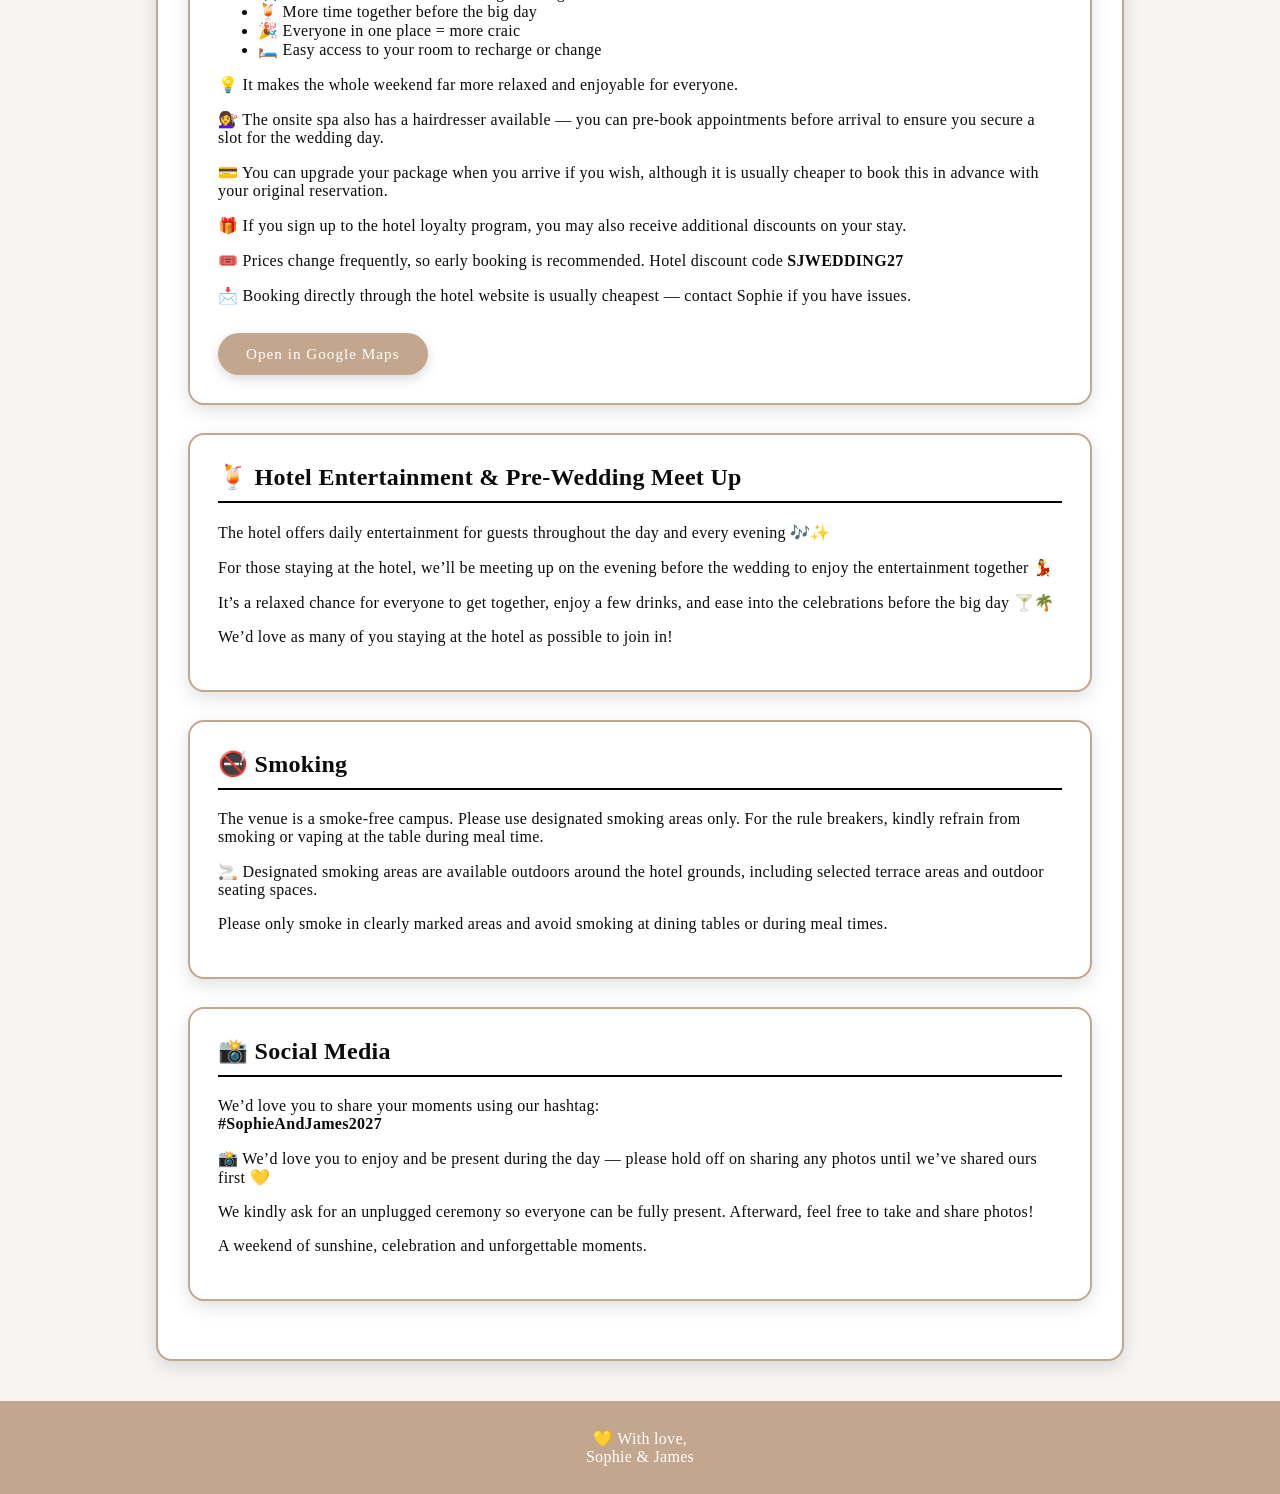
==== commit 7dc8366c: "index.html" ====
--- a/index.html
+++ b/index.html
@@ -157,32 +157,55 @@
   </p>
 </section>
 
-    <section id="dress-code" class="eye-box">
-      <h2>👗 Dress Code</h2>
-      <p><strong>Garden Party Chic</strong></p>
-
-      <ul>
-        <li>Light suits/ chino/ chino shorts</li>
-        <li>Summer dresses</li>
-        <li>Soft tones: blush pink, lilac, soft yellow & neutrals</li>
-      </ul>
-
-      <div class="colour-palette">
-        <div class="colour-item"><div class="colour blush"></div><span>Blush</span></div>
-        <div class="colour-item"><div class="colour lilac"></div><span>Lilac</span></div>
-        <div class="colour-item"><div class="colour yellow"></div><span>Soft Yellow</span></div>
-        <div class="colour-item"><div class="colour blue"></div><span>Dusty Blue</span></div>
-      </div>
-
-      <p><strong>What to avoid</strong></p>
-
-      <div class="colour-palette avoid">
-        <div class="colour-item"><div class="colour white"></div><span>❌ No White</span></div>
-        <div class="colour-item"><div class="colour cream"></div><span>❌ No Cream</span></div>
-        <div class="colour-item"><div class="colour green"></div><span>❌ No Green</span></div>
-      </div>
-    </section>
-
+<section id="dress-code" class="eye-box">
+  <h2>👗 Dress Code</h2>
+
+  <p><strong>Garden Party Chic</strong></p>
+
+  <ul>
+    <li>Light suits, chinos or chino shorts</li>
+    <li>Summer dresses, floaty fabrics & elegant styles</li>
+    <li>
+      Think soft summer shades, elegant pastels, Mediterranean tones, florals, linens, and light neutrals —
+      including blush pink, lilac, soft yellow, dusty blue, peach and similar warm-weather colours.
+    </li>
+  </ul>
+
+  <div class="colour-palette">
+    <div class="colour-item"><div class="colour blush"></div><span>Blush</span></div>
+    <div class="colour-item"><div class="colour lilac"></div><span>Lilac</span></div>
+    <div class="colour-item"><div class="colour yellow"></div><span>Soft Yellow</span></div>
+    <div class="colour-item"><div class="colour blue"></div><span>Dusty Blue</span></div>
+  </div>
+
+  <p><strong>Kindly avoid</strong></p>
+
+  <div class="colour-palette avoid">
+    <div class="colour-item"><div class="colour white"></div><span>❌ No White</span></div>
+    <div class="colour-item"><div class="colour cream"></div><span>❌ No Cream</span></div>
+    <div class="colour-item"><div class="colour green"></div><span>❌ No Green</span></div>
+  </div>
+
+  <p class="dress-note">
+    We want everyone to feel comfortable, stylish, and ready for a beautiful celebration by the sea 🌴✨
+  </p>
+</section>
+    
+<section id="adults-only" class="eye-box">
+  <h2>🥂 Adults-Only Celebration</h2>
+
+  <p>
+    While we absolutely adore your little ones, our wedding celebrations will be an adults-only occasion.
+  </p>
+
+  <p>
+    We hope this gives everyone the chance to fully relax, unwind, and enjoy a weekend of sunshine, cocktails, music, and dancing with us 🌴✨
+  </p>
+
+  <p>
+    Thank you so much for understanding — we can’t wait to celebrate together 💛
+  </p>
+</section>
     <section id="weather">
       <h2>☀️ Weather & What to Wear</h2>
       <p class="section-intro">What to expect in Lanzarote and how to dress comfortably.</p>
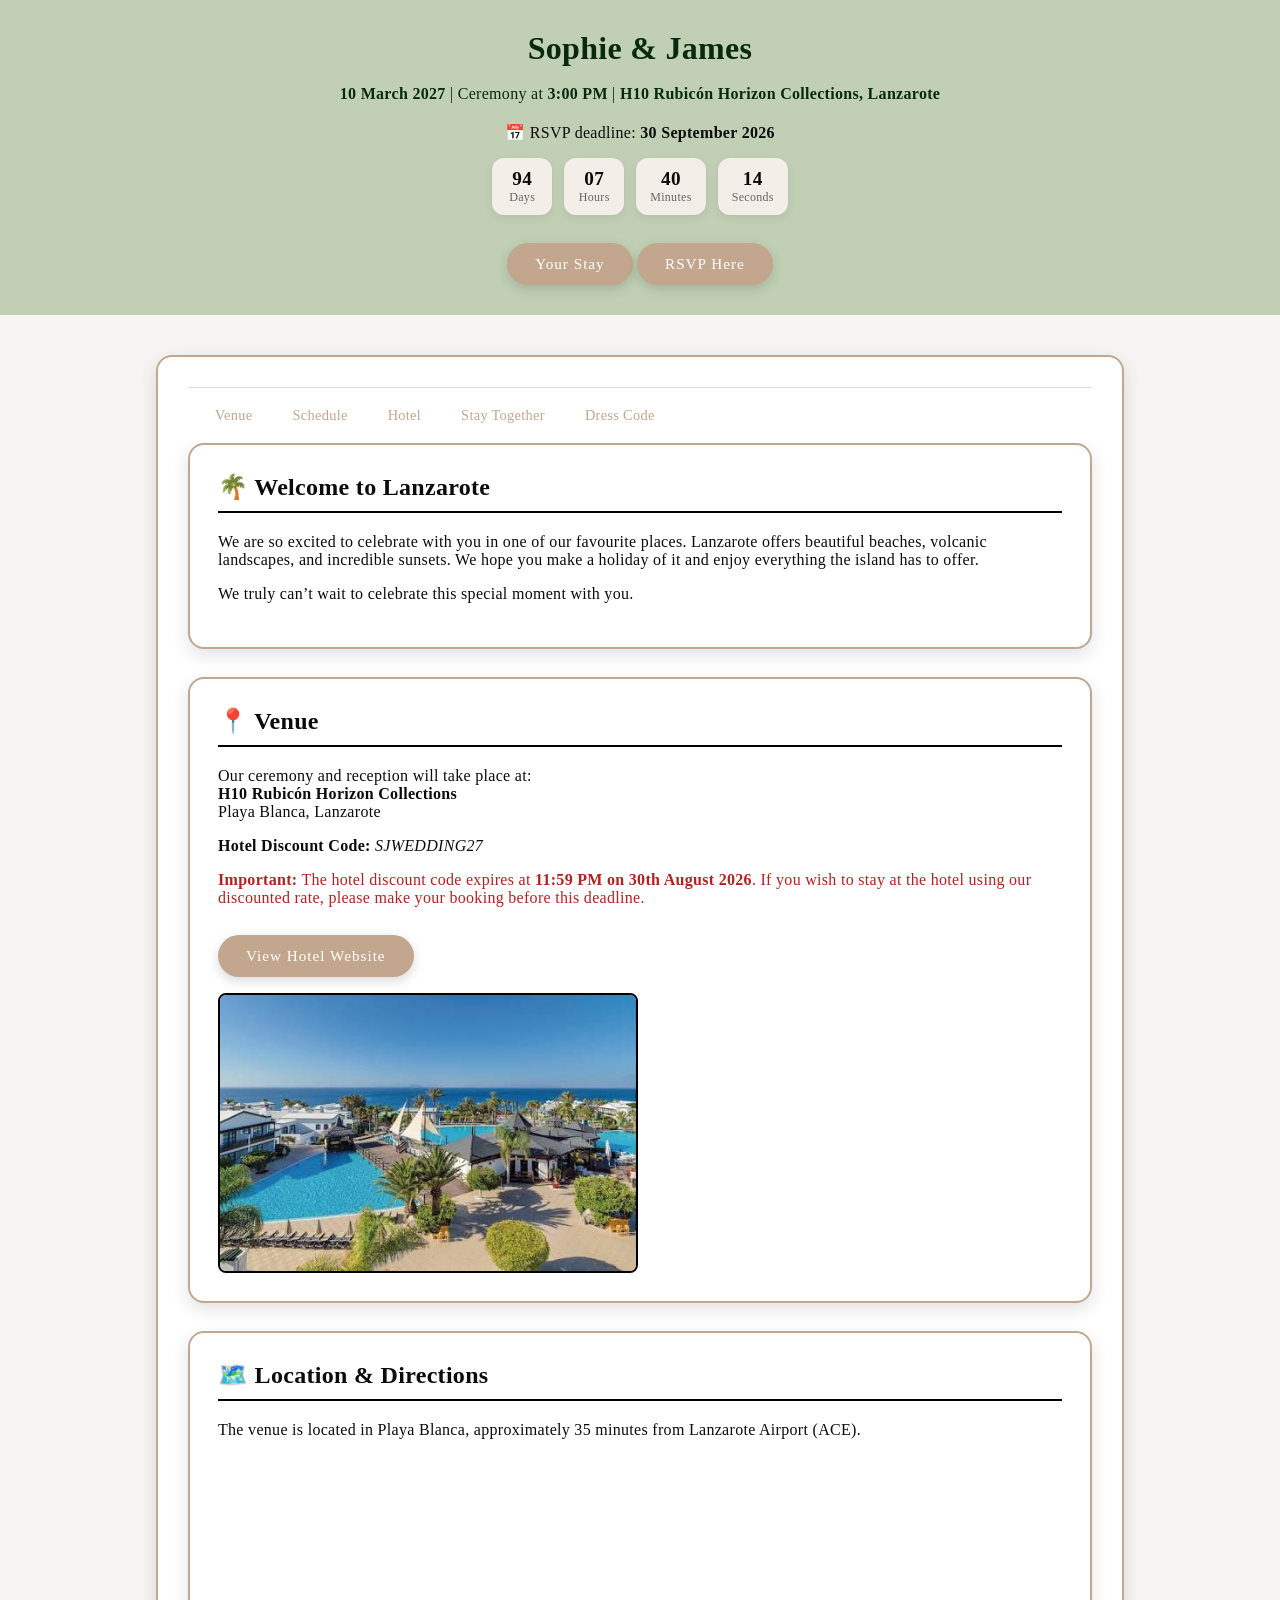
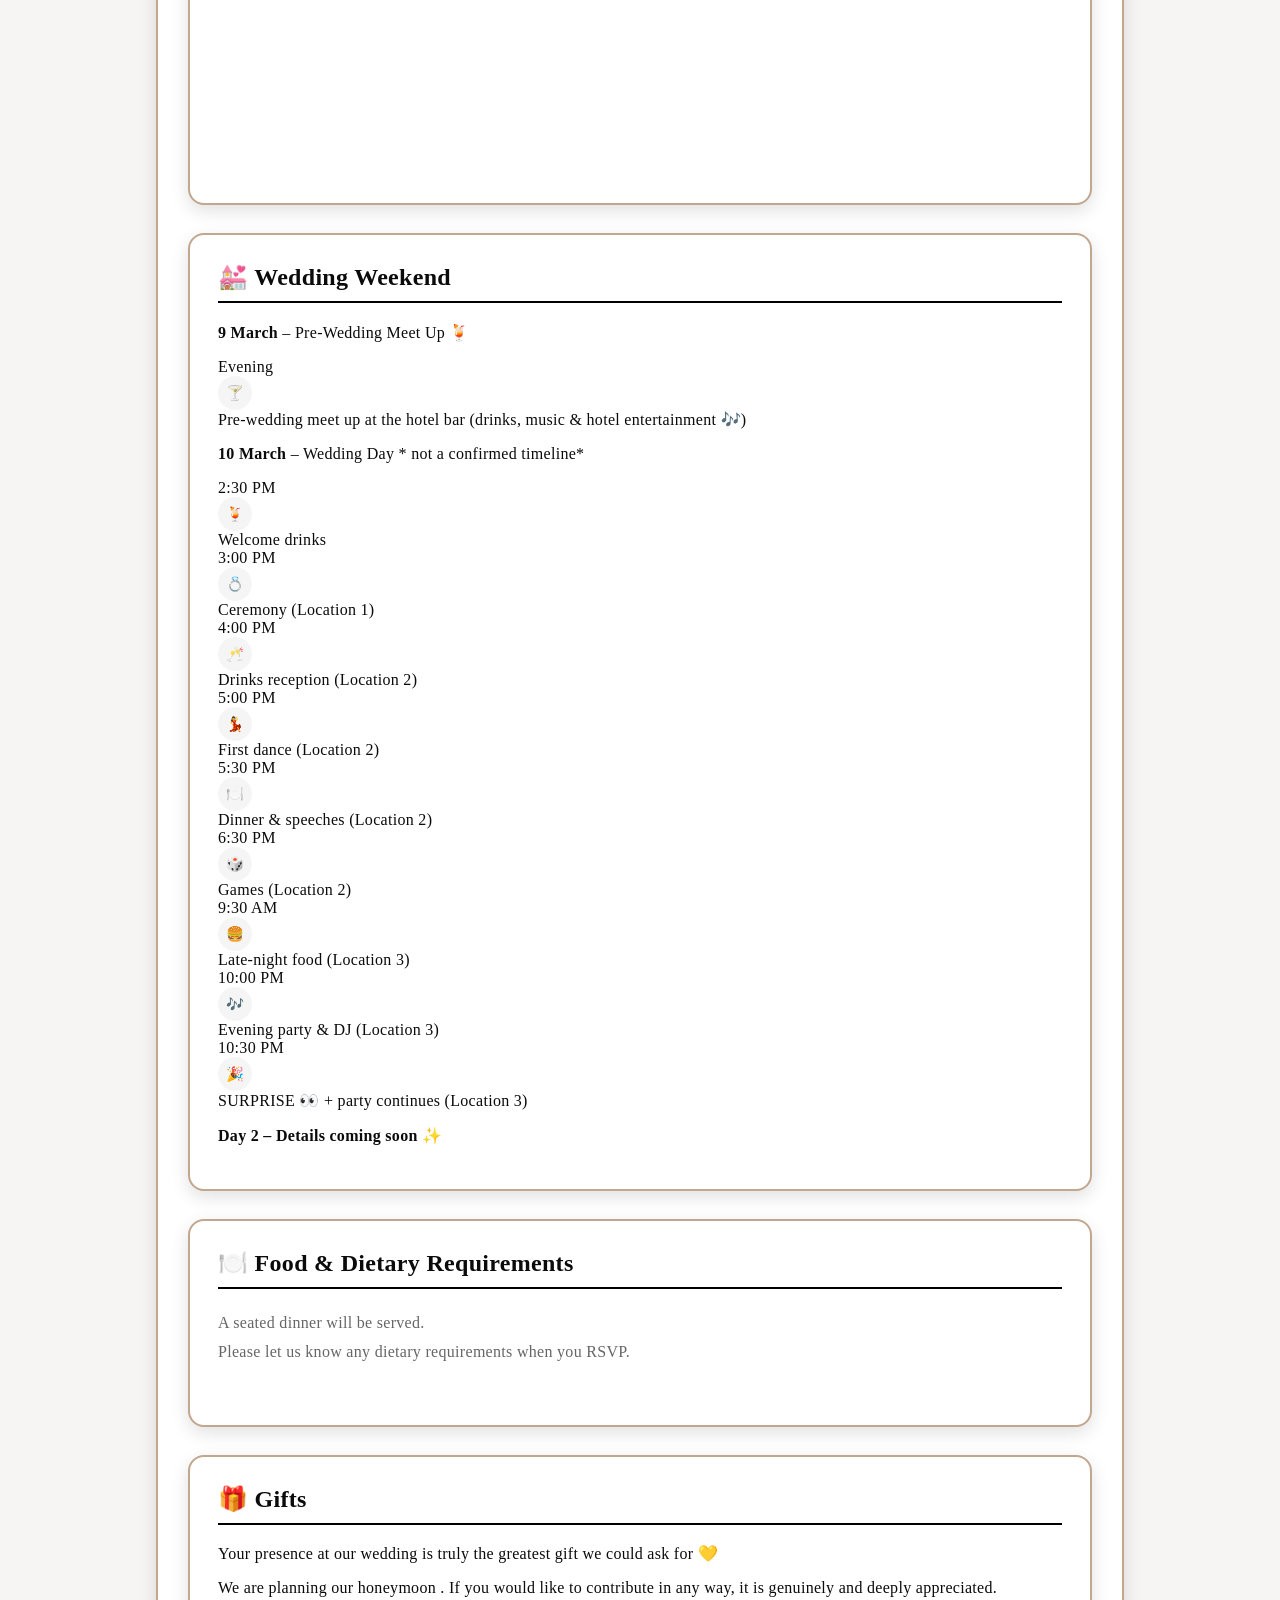
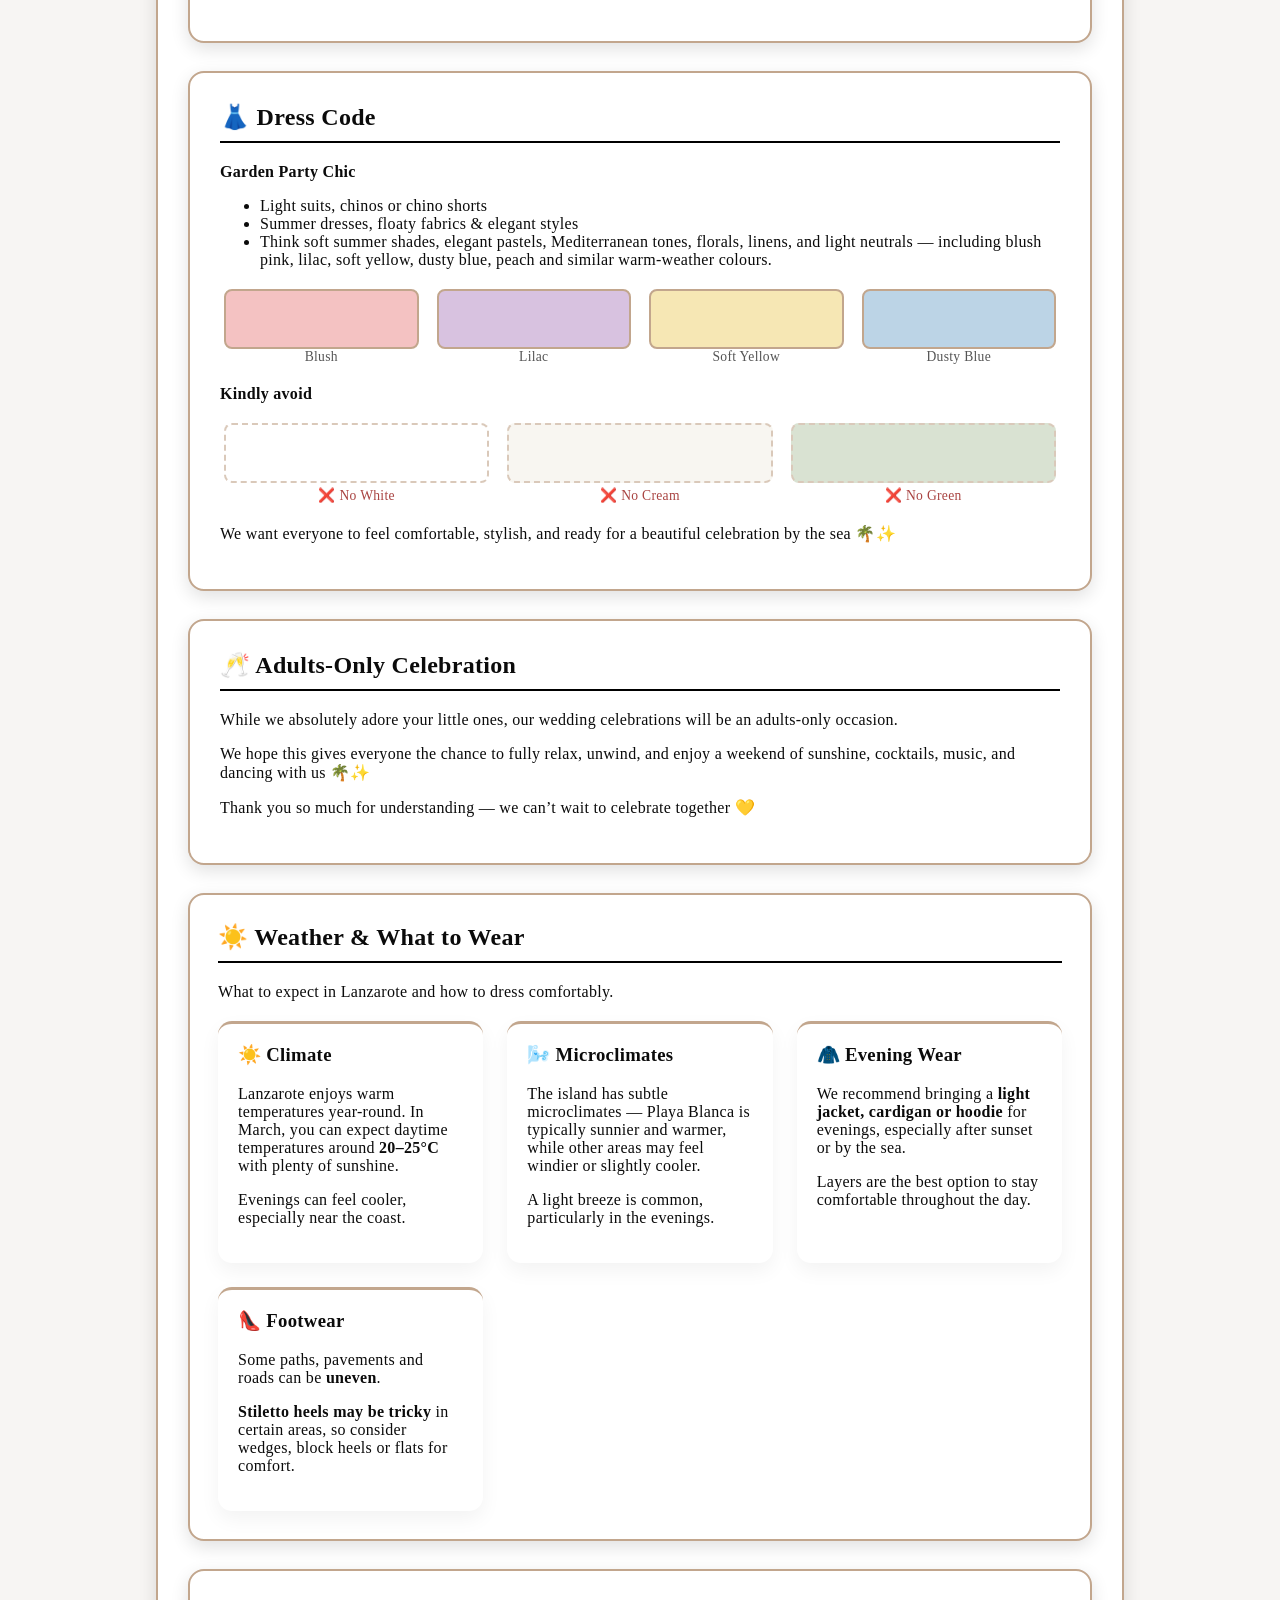
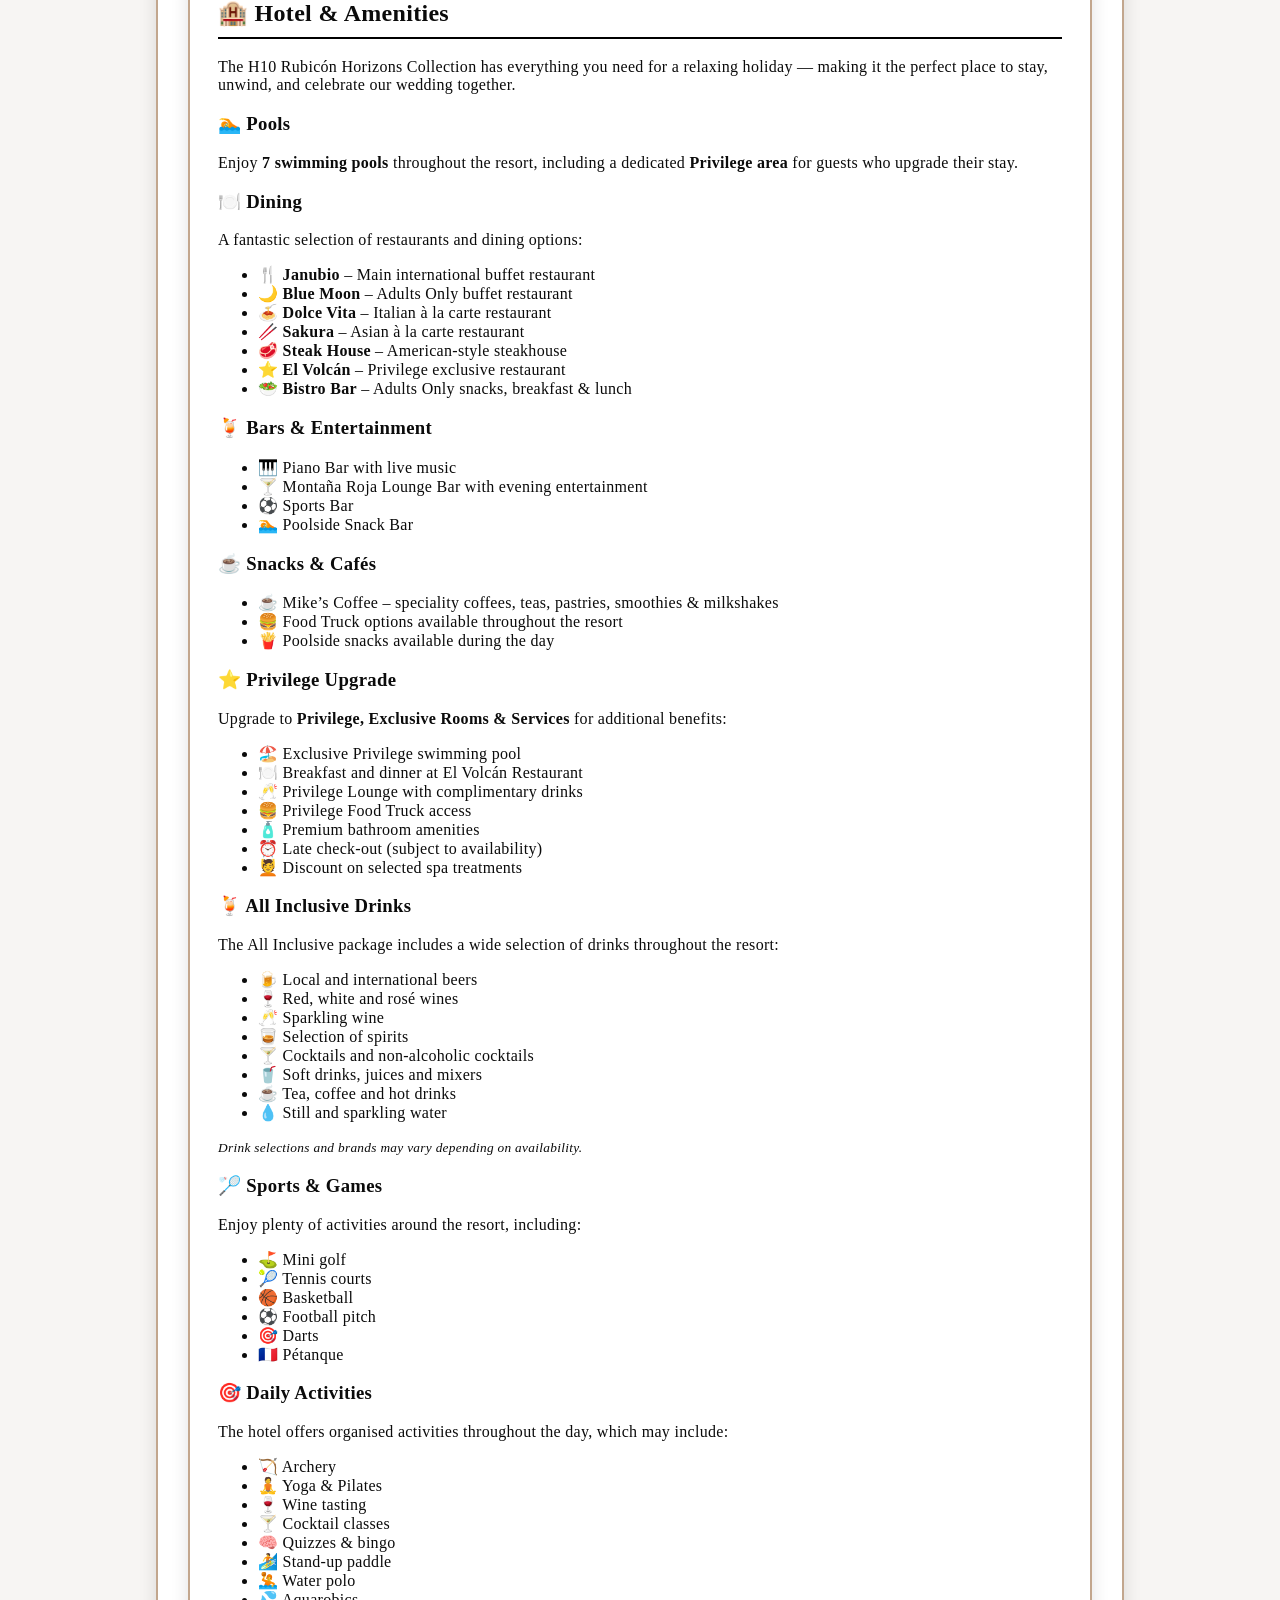
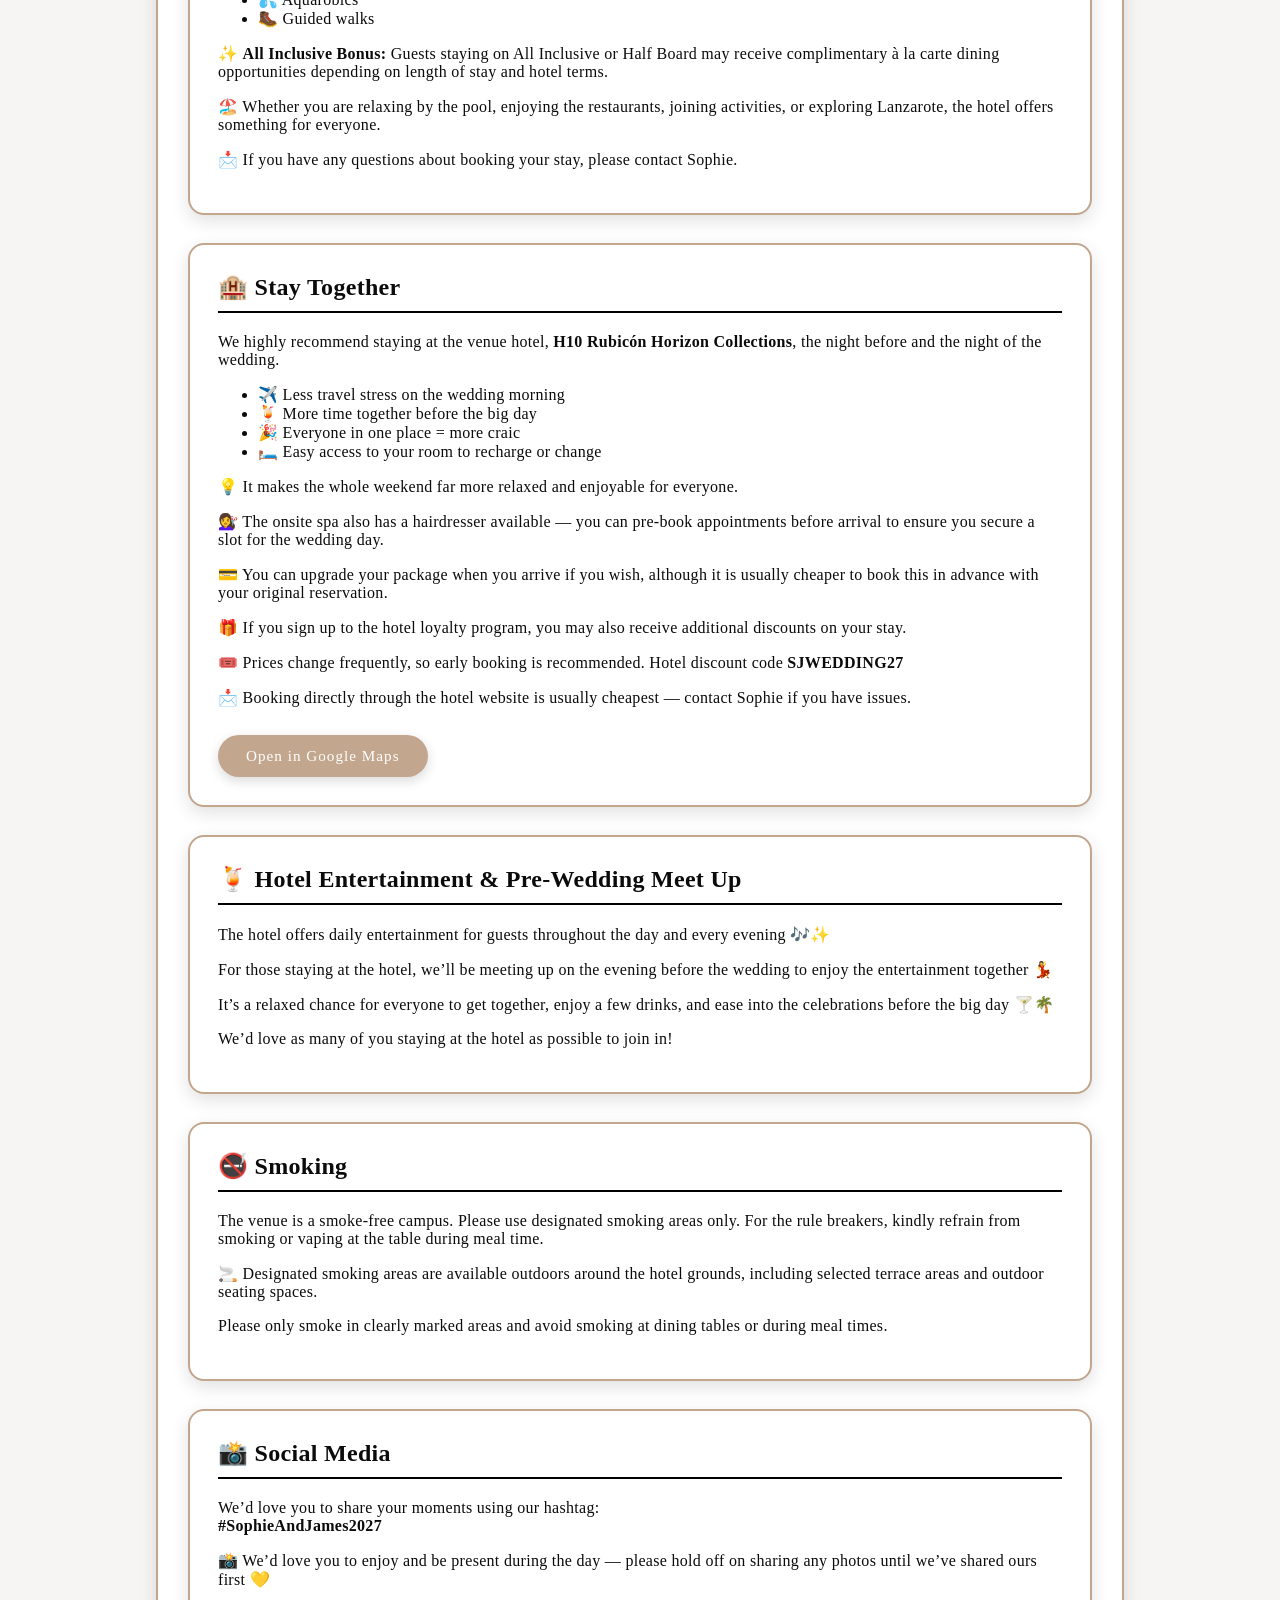
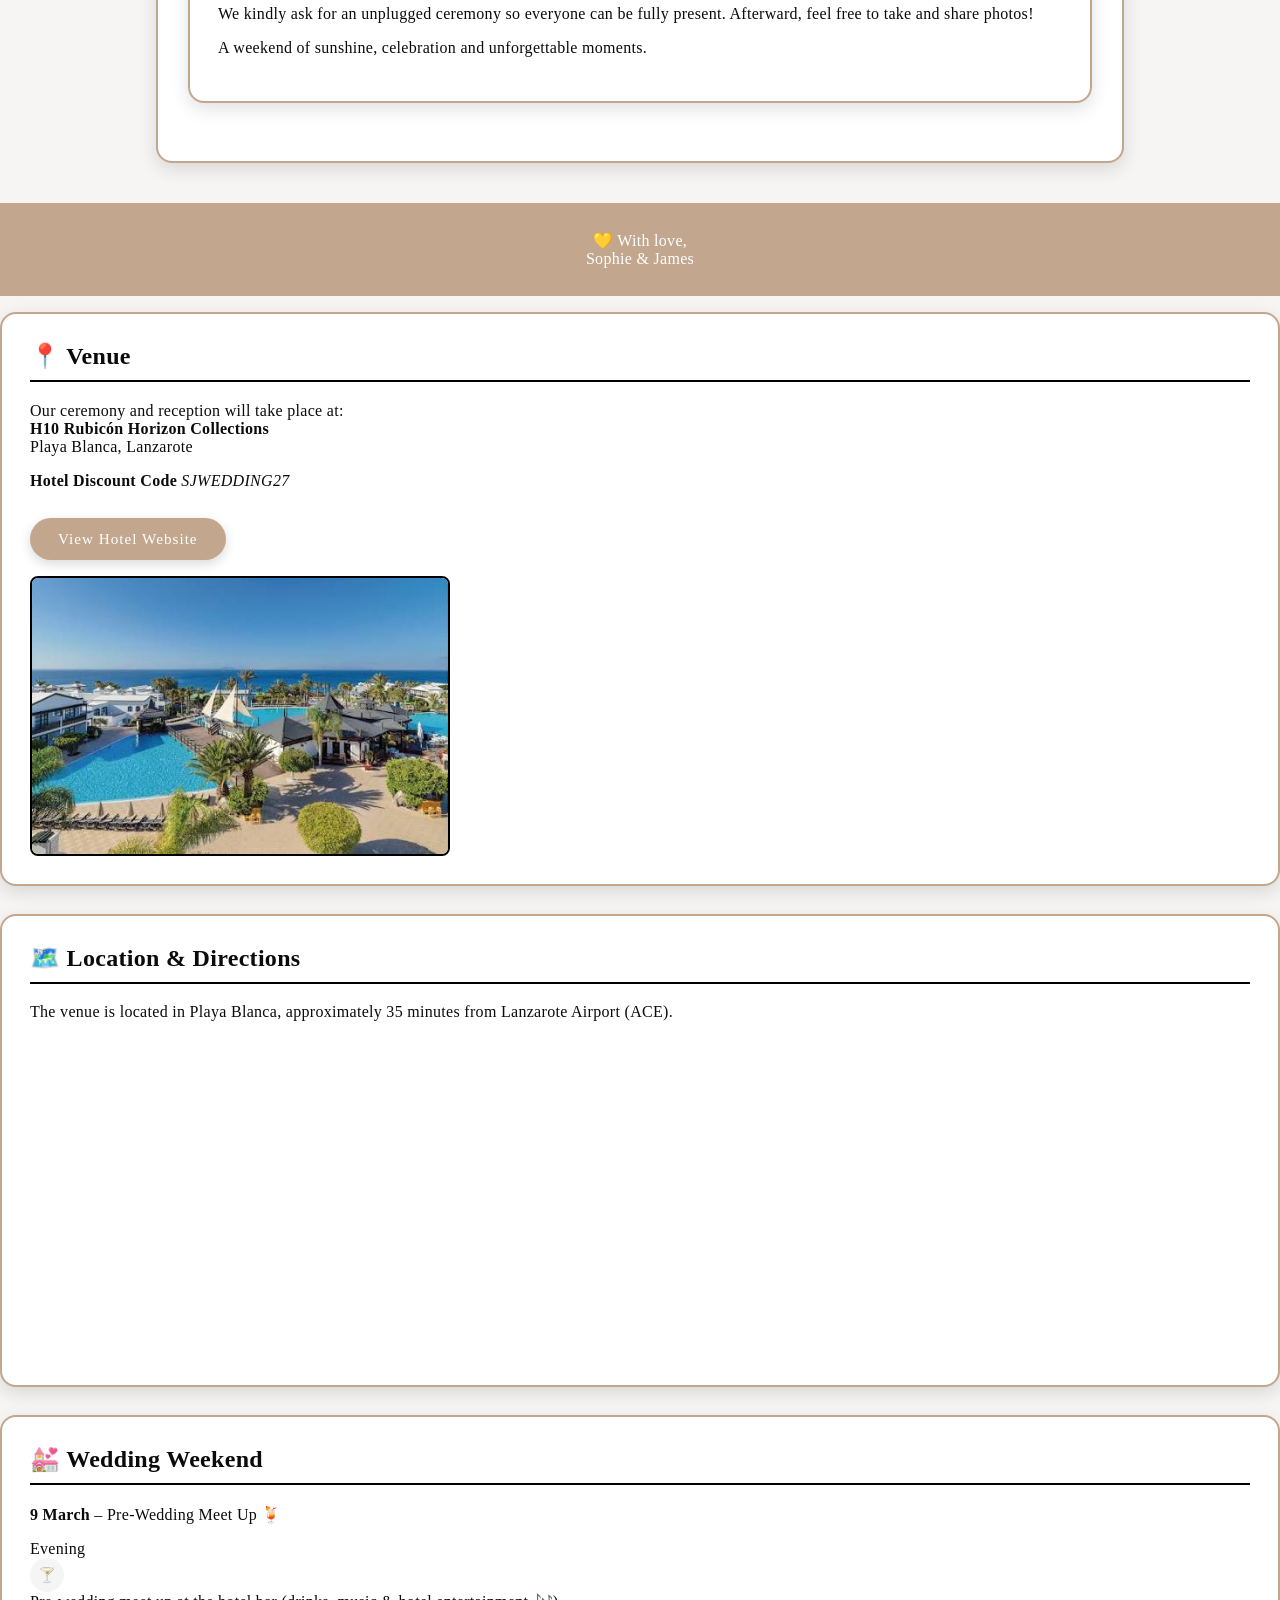
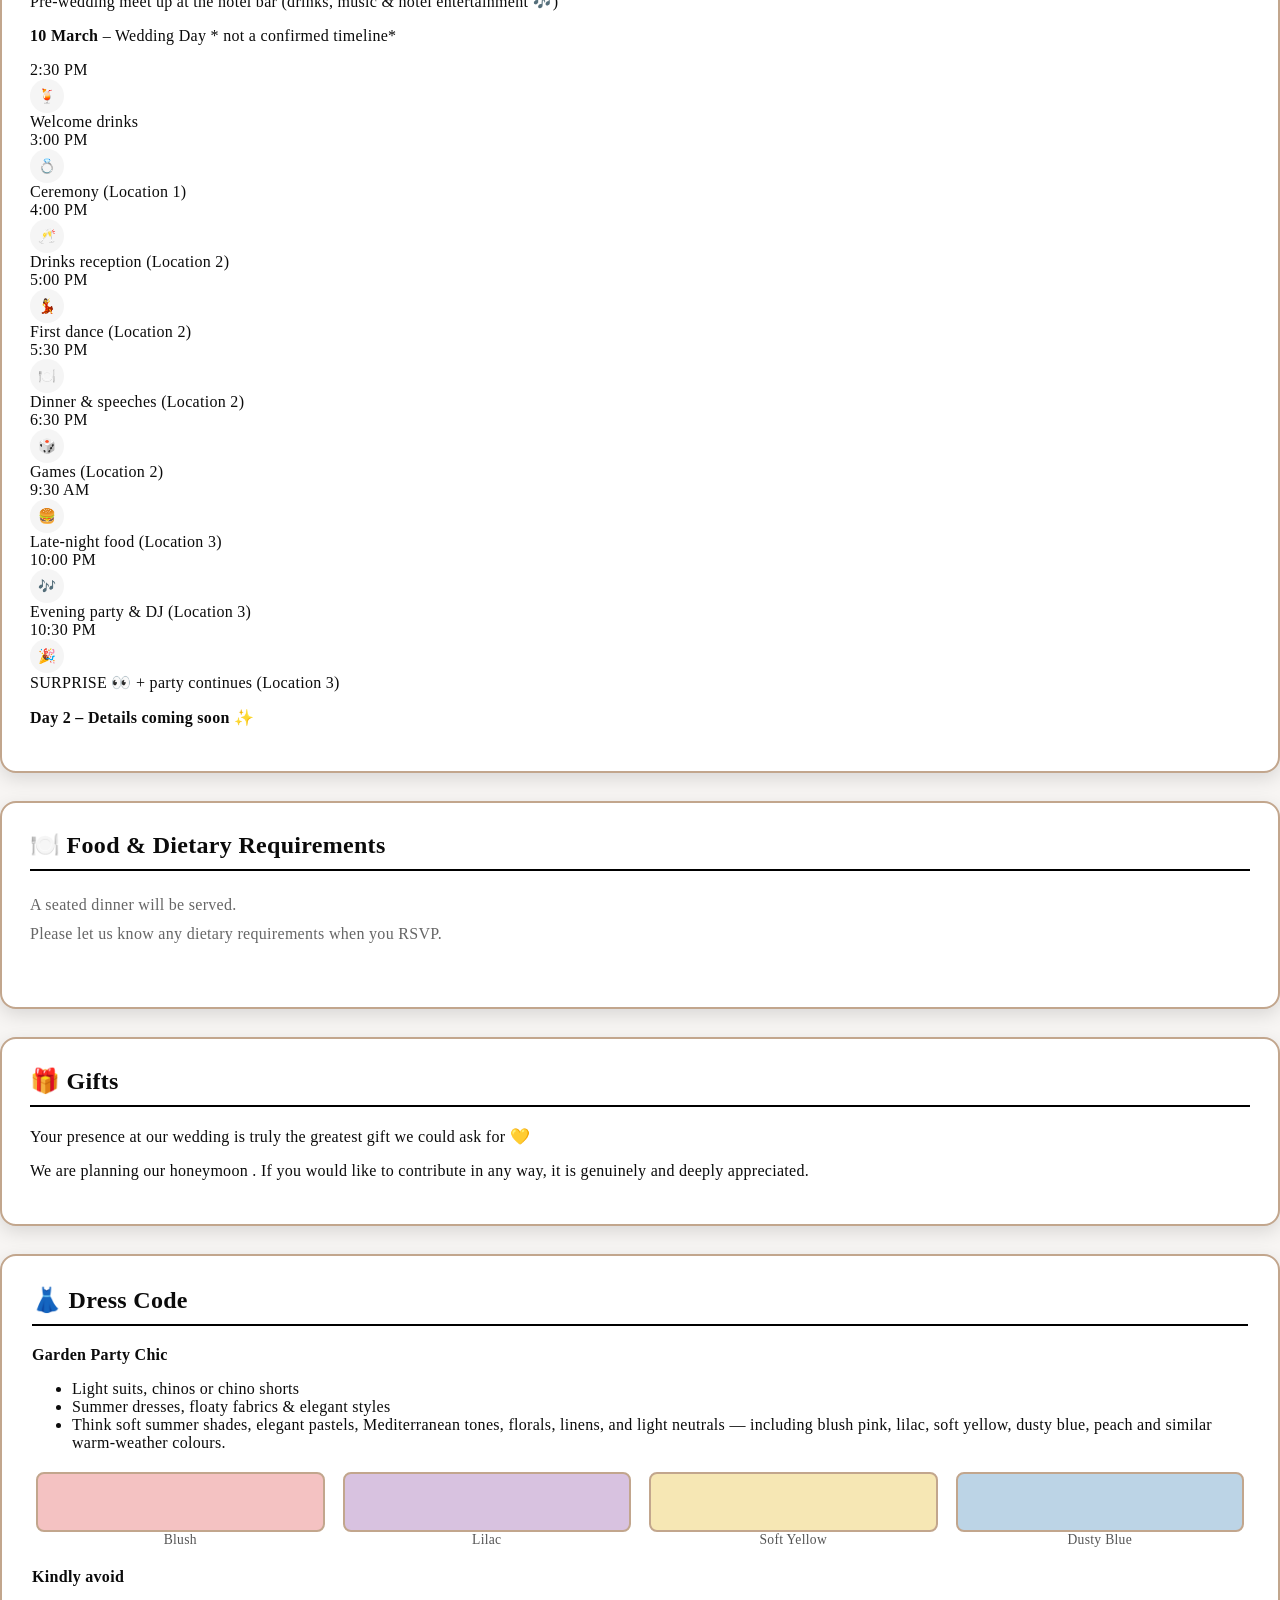
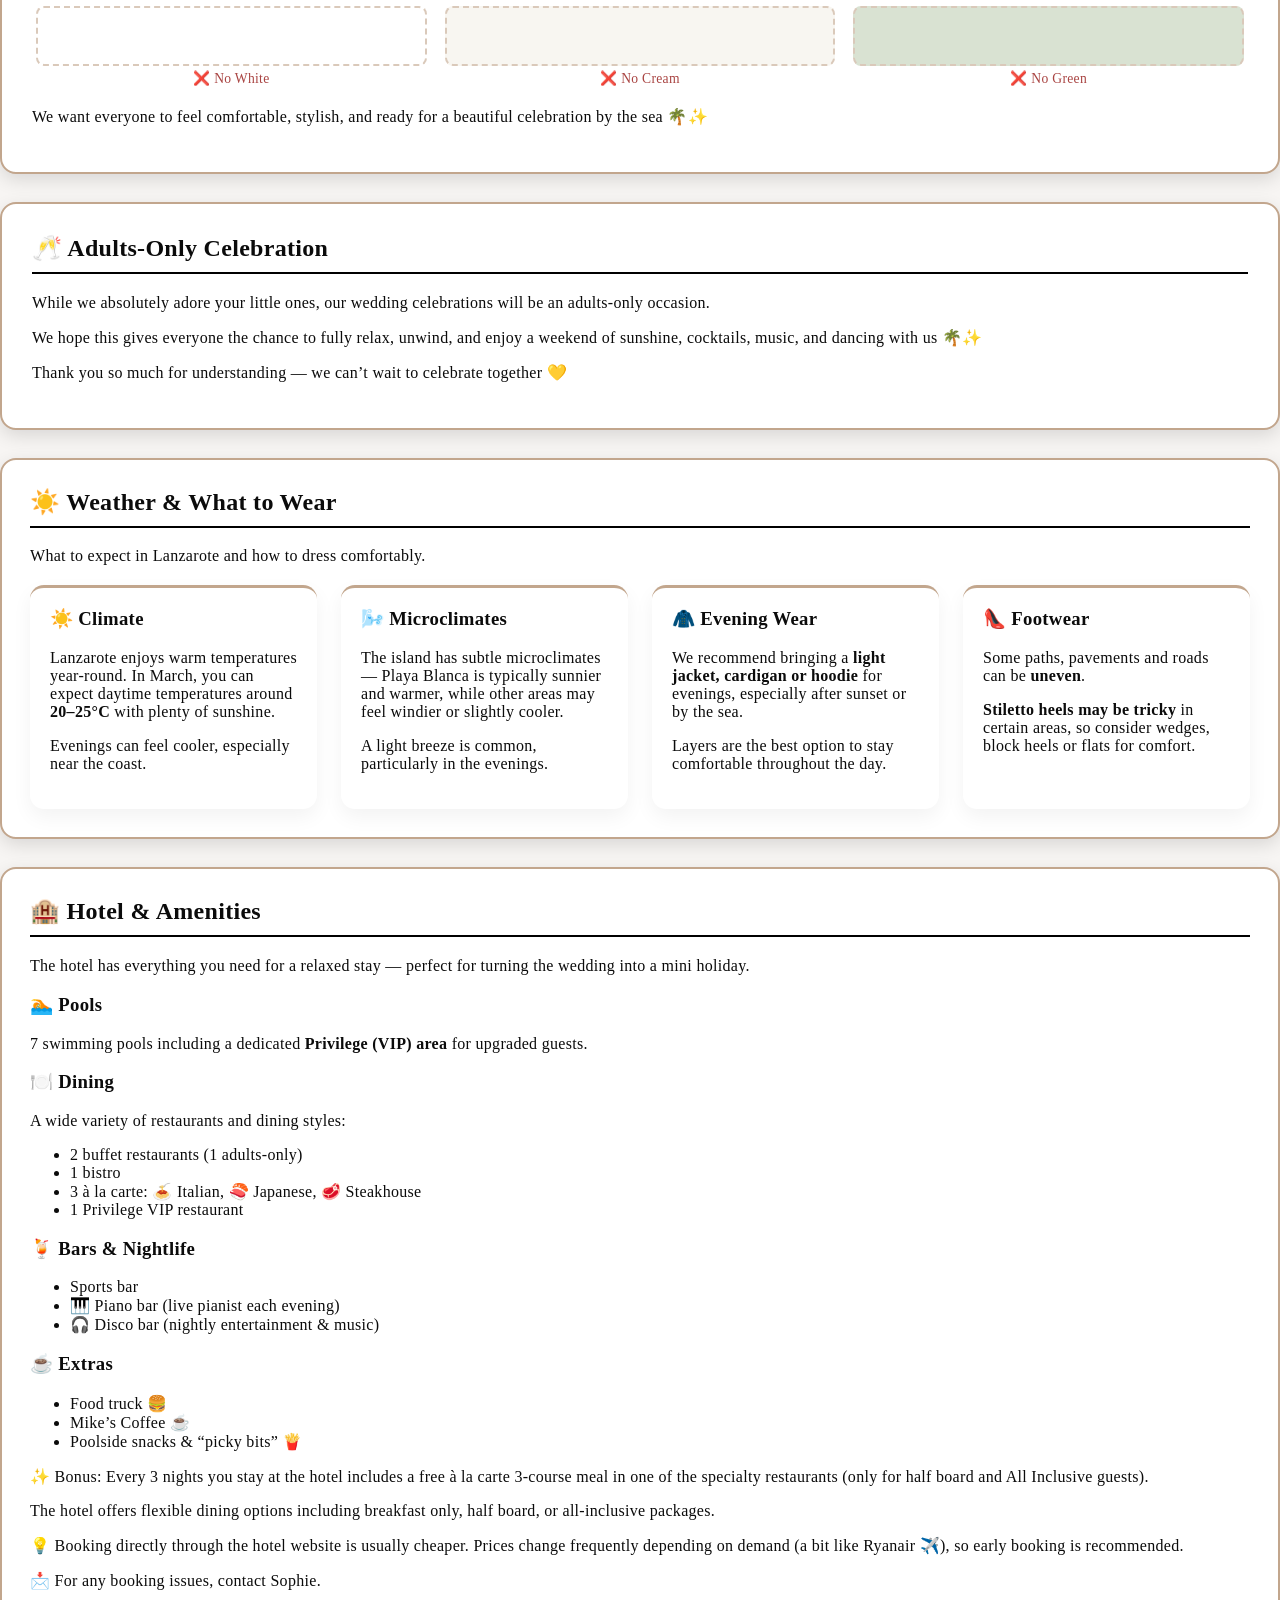
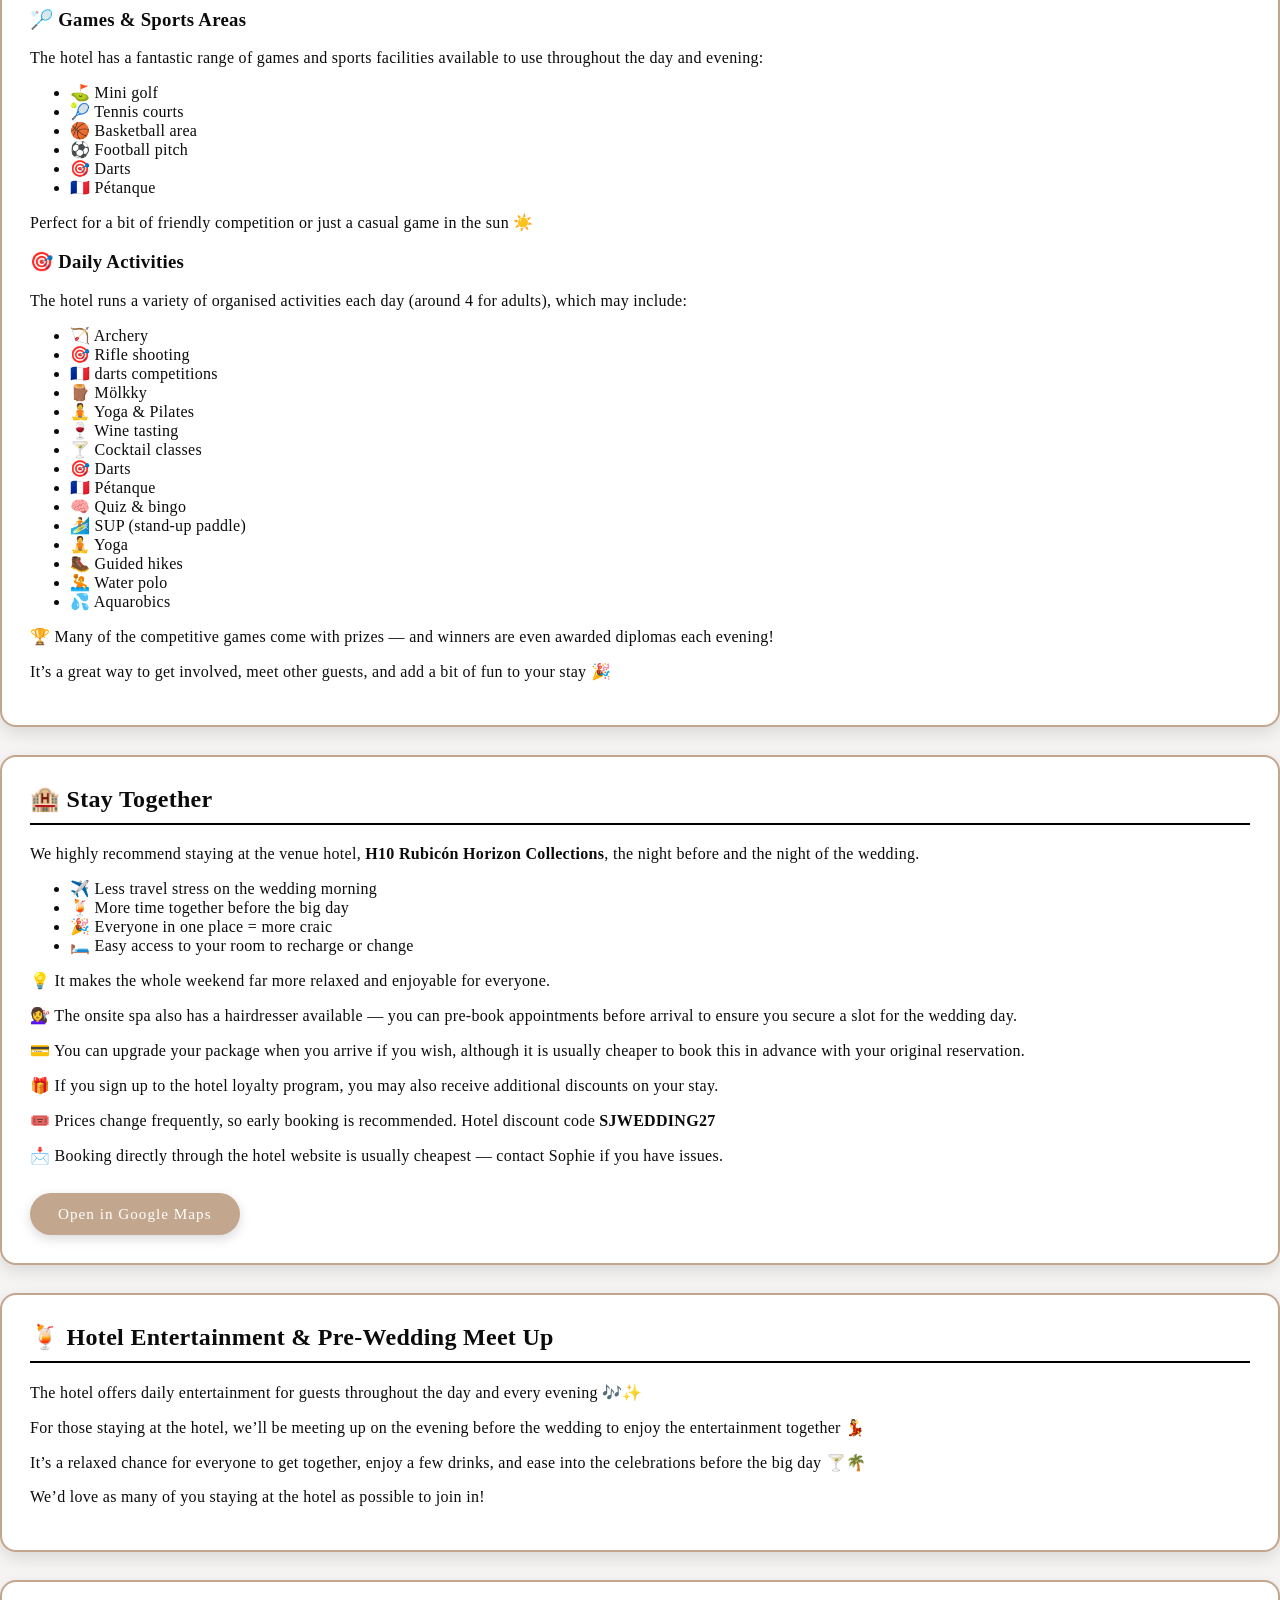
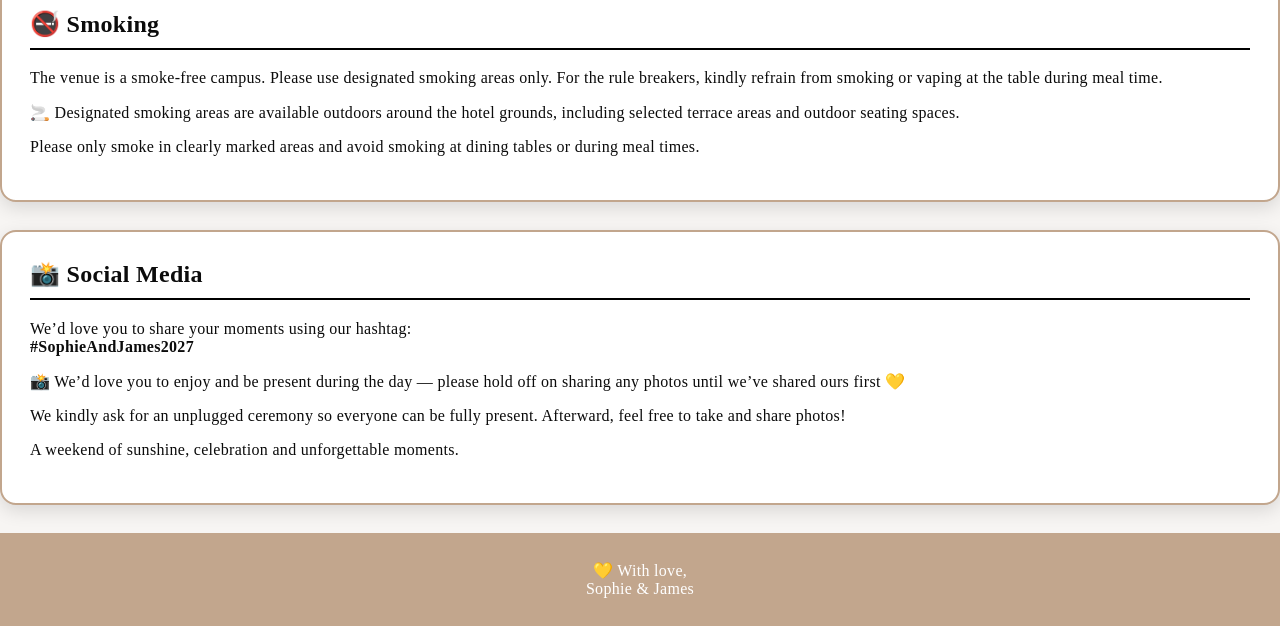
==== commit 950f677c: "index.html" ====
--- a/index.html
+++ b/index.html
@@ -16,7 +16,7 @@
       <strong>10 March 2027</strong> | Ceremony at <strong>3:00 PM</strong> | <strong>H10 Rubicón Horizon Collections, Lanzarote</strong>
     </p>
 <p class="rsvp-deadline">
-  📅 RSVP deadline: <strong>31 October 2026</strong>
+  📅 RSVP deadline: <strong>30 September 2026</strong>
 </p>
     <div class="countdown" aria-live="polite" aria-atomic="true">
       <div class="countdown-item">
@@ -70,6 +70,435 @@
       <p>
         We truly can’t wait to celebrate this special moment with you.
       </p>
+      
+    </section>
+
+  <section id="venue">
+  <h2>📍 Venue</h2>
+  <p>
+    Our ceremony and reception will take place at:<br />
+    <strong>H10 Rubicón Horizon Collections</strong><br />
+    Playa Blanca, Lanzarote
+  </p>
+
+  <p>
+    <b>Hotel Discount Code:</b> <i>SJWEDDING27</i>
+  </p>
+
+  <p style="color:#b22222;">
+    <strong>Important:</strong> The hotel discount code expires at <strong>11:59 PM on 30th August 2026</strong>. If you wish to stay at the hotel using our discounted rate, please make your booking before this deadline.
+  </p>
+
+  <a href="https://www.h10hotels.com/en/lanzarote-hotels/h10-rubicon-palace" target="_blank" class="story-button">
+    View Hotel Website
+  </a>
+
+  <div class="image-box">
+    <img src="H10.jpg" alt="H10 Rubicón Palace, Playa Blanca"
+      class="my-image" loading="lazy"
+      width="800" height="500" />
+  </div>
+</section>
+
+    <section id="directions">
+      <h2>🗺️ Location & Directions</h2>
+      <p>
+        The venue is located in Playa Blanca, approximately 35 minutes from Lanzarote Airport (ACE).
+      </p>
+
+      <div class="map-container">
+        <iframe
+          src="https://www.google.com/maps?q=H10%20Rubicon%20Palace%20Lanzarote&output=embed"
+          loading="lazy"
+          title="Map: H10 Rubicón Horizon Collections, Lanzarote"
+          allowfullscreen>
+        </iframe>
+      </div>
+    </section>
+
+
+  <section id="events">
+  <h2>💒 Wedding Weekend</h2>
+
+  <p><strong>9 March</strong> – Pre-Wedding Meet Up 🍹</p>
+  <ul class="timeline">
+    <li><span class="time">Evening</span><span class="icon-circle">🍸</span><span class="text">Pre-wedding meet up at the hotel bar (drinks, music & hotel entertainment 🎶)</span></li>
+  </ul>
+
+  <p><strong>10 March</strong> – Wedding Day * not a confirmed timeline*</p>
+
+  <ul class="timeline">
+    <li><span class="time">2:30 PM</span><span class="icon-circle">🍹</span><span class="text">Welcome drinks</span></li>
+    <li><span class="time">3:00 PM</span><span class="icon-circle">💍</span><span class="text">Ceremony (Location 1)</span></li>
+    <li><span class="time">4:00 PM</span><span class="icon-circle">🥂</span><span class="text">Drinks reception (Location 2)</span></li>
+    <li><span class="time">5:00 PM</span><span class="icon-circle">💃</span><span class="text">First dance (Location 2)</span></li>
+    <li><span class="time">5:30 PM</span><span class="icon-circle">🍽️</span><span class="text">Dinner & speeches (Location 2)</span></li>
+    <li><span class="time">6:30 PM</span><span class="icon-circle">🎲</span><span class="text">Games (Location 2)</span></li>
+    <li><span class="time">9:30 AM</span><span class="icon-circle">🍔</span><span class="text">Late-night food (Location 3)</span></li>
+    <li><span class="time">10:00 PM</span><span class="icon-circle">🎶</span><span class="text">Evening party & DJ (Location 3)</span></li>
+    <li><span class="time">10:30 PM</span><span class="icon-circle">🎉</span><span class="text">SURPRISE 👀 + party continues (Location 3)</span></li>
+  </ul>
+
+  <p><strong>Day 2 – Details coming soon ✨</strong></p>
+</section>
+
+  <section id="food" >
+    <h2>🍽️ Food & Dietary Requirements</h2>
+
+    <p class="dietary-note">
+      A seated dinner will be served.<br />
+      Please let us know any dietary requirements when you RSVP.
+    </p>
+</section>
+
+
+ <section id="gifts">
+  <h2>🎁 Gifts</h2>
+  <p>
+    Your presence at our wedding is truly the greatest gift we could ask for 💛
+  </p>
+
+  <p>
+    We are planning our honeymoon . If you would like to contribute in any way, it is genuinely and deeply appreciated.
+  </p>
+</section>
+
+<section id="dress-code" class="eye-box">
+  <h2>👗 Dress Code</h2>
+
+  <p><strong>Garden Party Chic</strong></p>
+
+  <ul>
+    <li>Light suits, chinos or chino shorts</li>
+    <li>Summer dresses, floaty fabrics & elegant styles</li>
+    <li>
+      Think soft summer shades, elegant pastels, Mediterranean tones, florals, linens, and light neutrals —
+      including blush pink, lilac, soft yellow, dusty blue, peach and similar warm-weather colours.
+    </li>
+  </ul>
+
+  <div class="colour-palette">
+    <div class="colour-item"><div class="colour blush"></div><span>Blush</span></div>
+    <div class="colour-item"><div class="colour lilac"></div><span>Lilac</span></div>
+    <div class="colour-item"><div class="colour yellow"></div><span>Soft Yellow</span></div>
+    <div class="colour-item"><div class="colour blue"></div><span>Dusty Blue</span></div>
+  </div>
+
+  <p><strong>Kindly avoid</strong></p>
+
+  <div class="colour-palette avoid">
+    <div class="colour-item"><div class="colour white"></div><span>❌ No White</span></div>
+    <div class="colour-item"><div class="colour cream"></div><span>❌ No Cream</span></div>
+    <div class="colour-item"><div class="colour green"></div><span>❌ No Green</span></div>
+  </div>
+
+  <p class="dress-note">
+    We want everyone to feel comfortable, stylish, and ready for a beautiful celebration by the sea 🌴✨
+  </p>
+</section>
+    
+<section id="adults-only" class="eye-box">
+  <h2>🥂 Adults-Only Celebration</h2>
+
+  <p>
+    While we absolutely adore your little ones, our wedding celebrations will be an adults-only occasion.
+  </p>
+
+  <p>
+    We hope this gives everyone the chance to fully relax, unwind, and enjoy a weekend of sunshine, cocktails, music, and dancing with us 🌴✨
+  </p>
+
+  <p>
+    Thank you so much for understanding — we can’t wait to celebrate together 💛
+  </p>
+</section>
+    <section id="weather">
+      <h2>☀️ Weather & What to Wear</h2>
+      <p class="section-intro">What to expect in Lanzarote and how to dress comfortably.</p>
+
+      <div class="cards luxury">
+
+        <div class="card">
+          <h3>☀️ Climate</h3>
+          <p>
+            Lanzarote enjoys warm temperatures year-round. In March, you can expect
+            daytime temperatures around <strong>20–25°C</strong> with plenty of sunshine.
+          </p>
+          <p>
+            Evenings can feel cooler, especially near the coast.
+          </p>
+        </div>
+
+        <div class="card">
+          <h3>🌬️ Microclimates</h3>
+          <p>
+            The island has subtle microclimates — Playa Blanca is typically sunnier and
+            warmer, while other areas may feel windier or slightly cooler.
+          </p>
+          <p>
+            A light breeze is common, particularly in the evenings.
+          </p>
+        </div>
+
+        <div class="card">
+          <h3>🧥 Evening Wear</h3>
+          <p>
+            We recommend bringing a <strong>light jacket, cardigan or hoodie</strong> for evenings,
+            especially after sunset or by the sea.
+          </p>
+          <p>
+            Layers are the best option to stay comfortable throughout the day.
+          </p>
+        </div>
+
+        <div class="card warning">
+          <h3>👠 Footwear</h3>
+          <p>
+            Some paths, pavements and roads can be <strong>uneven</strong>.
+          </p>
+          <p>
+            <strong>Stiletto heels may be tricky</strong> in certain areas, so consider wedges,
+            block heels or flats for comfort.
+          </p>
+        </div>
+
+      </div>
+    </section>
+
+<section id="stay" class="lux-section">
+  <h2>🏨 Hotel & Amenities</h2>
+
+  <p class="section-intro">
+    The H10 Rubicón Horizons Collection has everything you need for a relaxing holiday —
+    making it the perfect place to stay, unwind, and celebrate our wedding together.
+  </p>
+
+  <div class="amenity-grid">
+
+    <div class="amenity-card">
+      <h3>🏊 Pools</h3>
+      <p>
+        Enjoy <strong>7 swimming pools</strong> throughout the resort, including a dedicated
+        <strong>Privilege area</strong> for guests who upgrade their stay.
+      </p>
+    </div>
+
+    <div class="amenity-card">
+      <h3>🍽️ Dining</h3>
+      <p>A fantastic selection of restaurants and dining options:</p>
+      <ul>
+        <li>🍴 <strong>Janubio</strong> – Main international buffet restaurant</li>
+        <li>🌙 <strong>Blue Moon</strong> – Adults Only buffet restaurant</li>
+        <li>🍝 <strong>Dolce Vita</strong> – Italian à la carte restaurant</li>
+        <li>🥢 <strong>Sakura</strong> – Asian à la carte restaurant</li>
+        <li>🥩 <strong>Steak House</strong> – American-style steakhouse</li>
+        <li>⭐ <strong>El Volcán</strong> – Privilege exclusive restaurant</li>
+        <li>🥗 <strong>Bistro Bar</strong> – Adults Only snacks, breakfast & lunch</li>
+      </ul>
+    </div>
+
+    <div class="amenity-card">
+      <h3>🍹 Bars & Entertainment</h3>
+      <ul>
+        <li>🎹 Piano Bar with live music</li>
+        <li>🍸 Montaña Roja Lounge Bar with evening entertainment</li>
+        <li>⚽ Sports Bar</li>
+        <li>🏊 Poolside Snack Bar</li>
+      </ul>
+    </div>
+
+    <div class="amenity-card">
+      <h3>☕ Snacks & Cafés</h3>
+      <ul>
+        <li>☕ Mike’s Coffee – speciality coffees, teas, pastries, smoothies & milkshakes</li>
+        <li>🍔 Food Truck options available throughout the resort</li>
+        <li>🍟 Poolside snacks available during the day</li>
+      </ul>
+    </div>
+
+    <div class="amenity-card">
+      <h3>⭐ Privilege Upgrade</h3>
+      <p>
+        Upgrade to <strong>Privilege, Exclusive Rooms & Services</strong> for additional benefits:
+      </p>
+      <ul>
+        <li>🏖️ Exclusive Privilege swimming pool</li>
+        <li>🍽️ Breakfast and dinner at El Volcán Restaurant</li>
+        <li>🥂 Privilege Lounge with complimentary drinks</li>
+        <li>🍔 Privilege Food Truck access</li>
+        <li>🧴 Premium bathroom amenities</li>
+        <li>⏰ Late check-out (subject to availability)</li>
+        <li>💆 Discount on selected spa treatments</li>
+      </ul>
+    </div>
+
+    <div class="amenity-card">
+      <h3>🍹 All Inclusive Drinks</h3>
+      <p>
+        The All Inclusive package includes a wide selection of drinks throughout the resort:
+      </p>
+      <ul>
+        <li>🍺 Local and international beers</li>
+        <li>🍷 Red, white and rosé wines</li>
+        <li>🥂 Sparkling wine</li>
+        <li>🥃 Selection of spirits</li>
+        <li>🍸 Cocktails and non-alcoholic cocktails</li>
+        <li>🥤 Soft drinks, juices and mixers</li>
+        <li>☕ Tea, coffee and hot drinks</li>
+        <li>💧 Still and sparkling water</li>
+      </ul>
+      <p>
+        <small><em>Drink selections and brands may vary depending on availability.</em></small>
+      </p>
+    </div>
+
+    <div class="amenity-card">
+      <h3>🏸 Sports & Games</h3>
+      <p>Enjoy plenty of activities around the resort, including:</p>
+      <ul>
+        <li>⛳ Mini golf</li>
+        <li>🎾 Tennis courts</li>
+        <li>🏀 Basketball</li>
+        <li>⚽ Football pitch</li>
+        <li>🎯 Darts</li>
+        <li>🇫🇷 Pétanque</li>
+      </ul>
+    </div>
+
+    <div class="amenity-card">
+      <h3>🎯 Daily Activities</h3>
+      <p>
+        The hotel offers organised activities throughout the day, which may include:
+      </p>
+      <ul>
+        <li>🏹 Archery</li>
+        <li>🧘 Yoga & Pilates</li>
+        <li>🍷 Wine tasting</li>
+        <li>🍸 Cocktail classes</li>
+        <li>🧠 Quizzes & bingo</li>
+        <li>🏄 Stand-up paddle</li>
+        <li>🤽 Water polo</li>
+        <li>💦 Aquarobics</li>
+        <li>🥾 Guided walks</li>
+      </ul>
+    </div>
+
+  </div>
+
+  <div class="highlight-box">
+    ✨ <strong>All Inclusive Bonus:</strong> Guests staying on All Inclusive or Half Board
+    may receive complimentary à la carte dining opportunities depending on length of stay
+    and hotel terms.
+  </div>
+
+  <div class="info-card">
+    <p>
+      🏖️ Whether you are relaxing by the pool, enjoying the restaurants, joining activities,
+      or exploring Lanzarote, the hotel offers something for everyone.
+    </p>
+
+    <p>
+      📩 If you have any questions about booking your stay, please contact Sophie.
+    </p>
+  </div>
+
+</section>
+<!-- =========================
+STAY TOGETHER SECTION
+========================= -->
+<section id="stay-together" class="stay-together">
+  <h2>🏨 Stay Together</h2>
+
+  <p>
+    We highly recommend staying at the venue hotel, <strong>H10 Rubicón Horizon Collections</strong>, the night before and the night of the wedding.
+  </p>
+
+  <ul>
+    <li>✈️ Less travel stress on the wedding morning</li>
+    <li>🍹 More time together before the big day</li>
+    <li>🎉 Everyone in one place = more craic</li>
+    <li>🛏️ Easy access to your room to recharge or change</li>
+  </ul>
+
+  <p>💡 It makes the whole weekend far more relaxed and enjoyable for everyone.</p>
+
+  <p>
+    💇‍♀️ The onsite spa also has a hairdresser available — you can pre-book appointments before arrival to ensure you secure a slot for the wedding day.
+  </p>
+
+  <p>
+    💳 You can upgrade your package when you arrive if you wish, although it is usually cheaper to book this in advance with your original reservation.
+  </p>
+
+  <p>
+    🎁 If you sign up to the hotel loyalty program, you may also receive additional discounts on your stay.
+  </p>
+
+  <p>🎟️ Prices change frequently, so early booking is recommended. Hotel discount code <b> SJWEDDING27</b></p>
+
+  <p>📩 Booking directly through the hotel website is usually cheapest — contact Sophie if you have issues.</p>
+
+  <a href="https://maps.google.com/?q=H10+Rubicon+Palace" target="_blank" class="story-button">
+    Open in Google Maps
+  </a>
+  
+</section>
+<section id="pre-wedding">
+  <h2>🍹 Hotel Entertainment & Pre-Wedding Meet Up</h2>
+
+  <p>
+    The hotel offers daily entertainment for guests throughout the day and every evening 🎶✨
+  </p>
+
+  <p>
+    For those staying at the hotel, we’ll be meeting up on the evening before the wedding to enjoy the entertainment together 💃
+  </p>
+
+  <p>
+    It’s a relaxed chance for everyone to get together, enjoy a few drinks, and ease into the celebrations before the big day 🍸🌴
+  </p>
+
+  <p>
+    We’d love as many of you staying at the hotel as possible to join in!
+  </p>
+</section>
+
+    <section id="smoking">
+      <h2>🚭 Smoking</h2>
+      <p>
+        The venue is a smoke-free campus. Please use designated smoking areas only.
+        For the rule breakers, kindly refrain from smoking or vaping at the table during meal time.
+      </p>
+    🚬 Designated smoking areas are available outdoors around the hotel grounds, including selected terrace areas and outdoor seating spaces.
+  </p>
+  <p>
+    Please only smoke in clearly marked areas and avoid smoking at dining tables or during meal times.
+  </p>
+
+    </section>
+
+    <section id="social">
+      <h2>📸 Social Media</h2>
+      <p>We’d love you to share your moments using our hashtag:<br /><strong>#SophieAndJames2027</strong></p><p>
+  📸 We’d love you to enjoy and be present during the day — please hold off on sharing any photos until we’ve shared ours first 💛
+</p>
+      <p>We kindly ask for an unplugged ceremony so everyone can be fully present. Afterward, feel free to take and share photos!</p>
+      <p class="signature-line">
+        A weekend of sunshine, celebration and unforgettable moments.
+      </p>
+    </section>
+
+  </div>
+  <button id="backToTop">↑</button>
+</main>
+
+<footer role="contentinfo">
+  💛 With love,<br />Sophie &amp; James
+</footer>
+
+<script src="script.js"></script>
+</body>
+</html>      </p>
       
     </section>
 
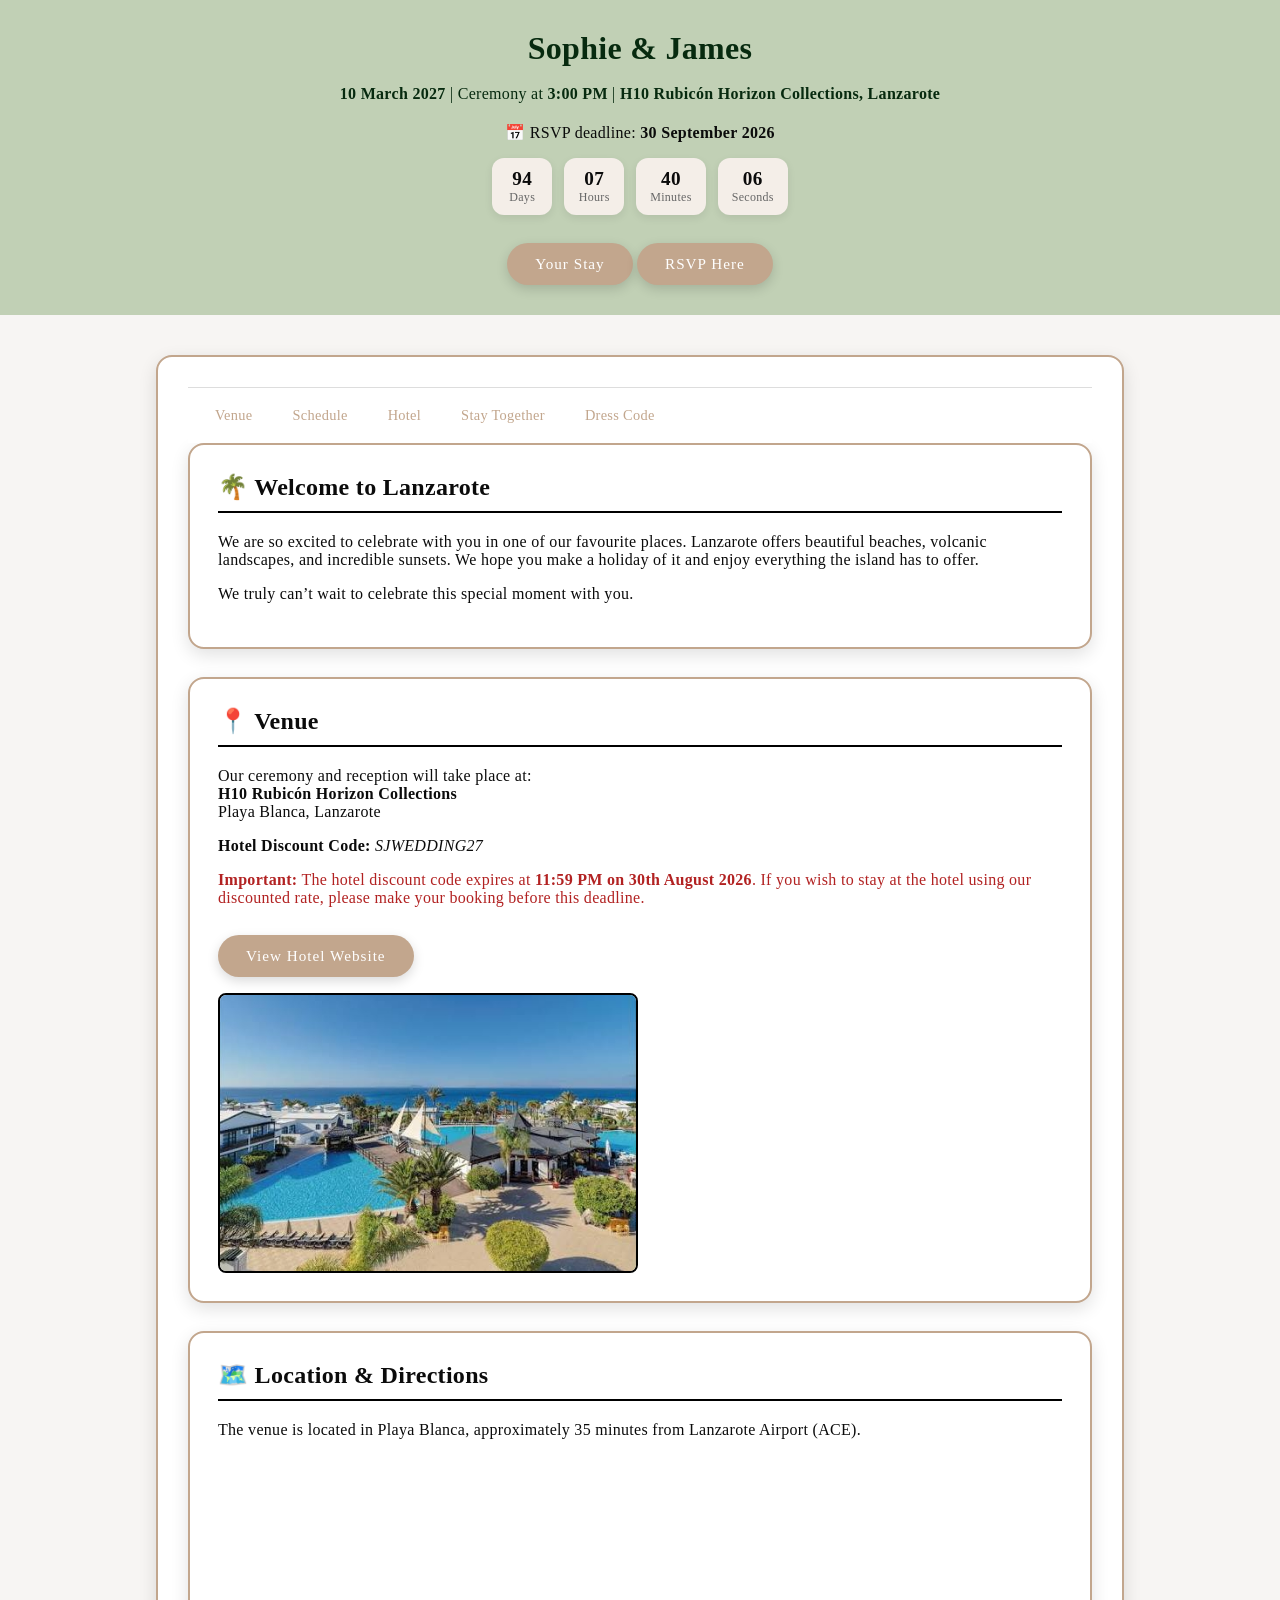
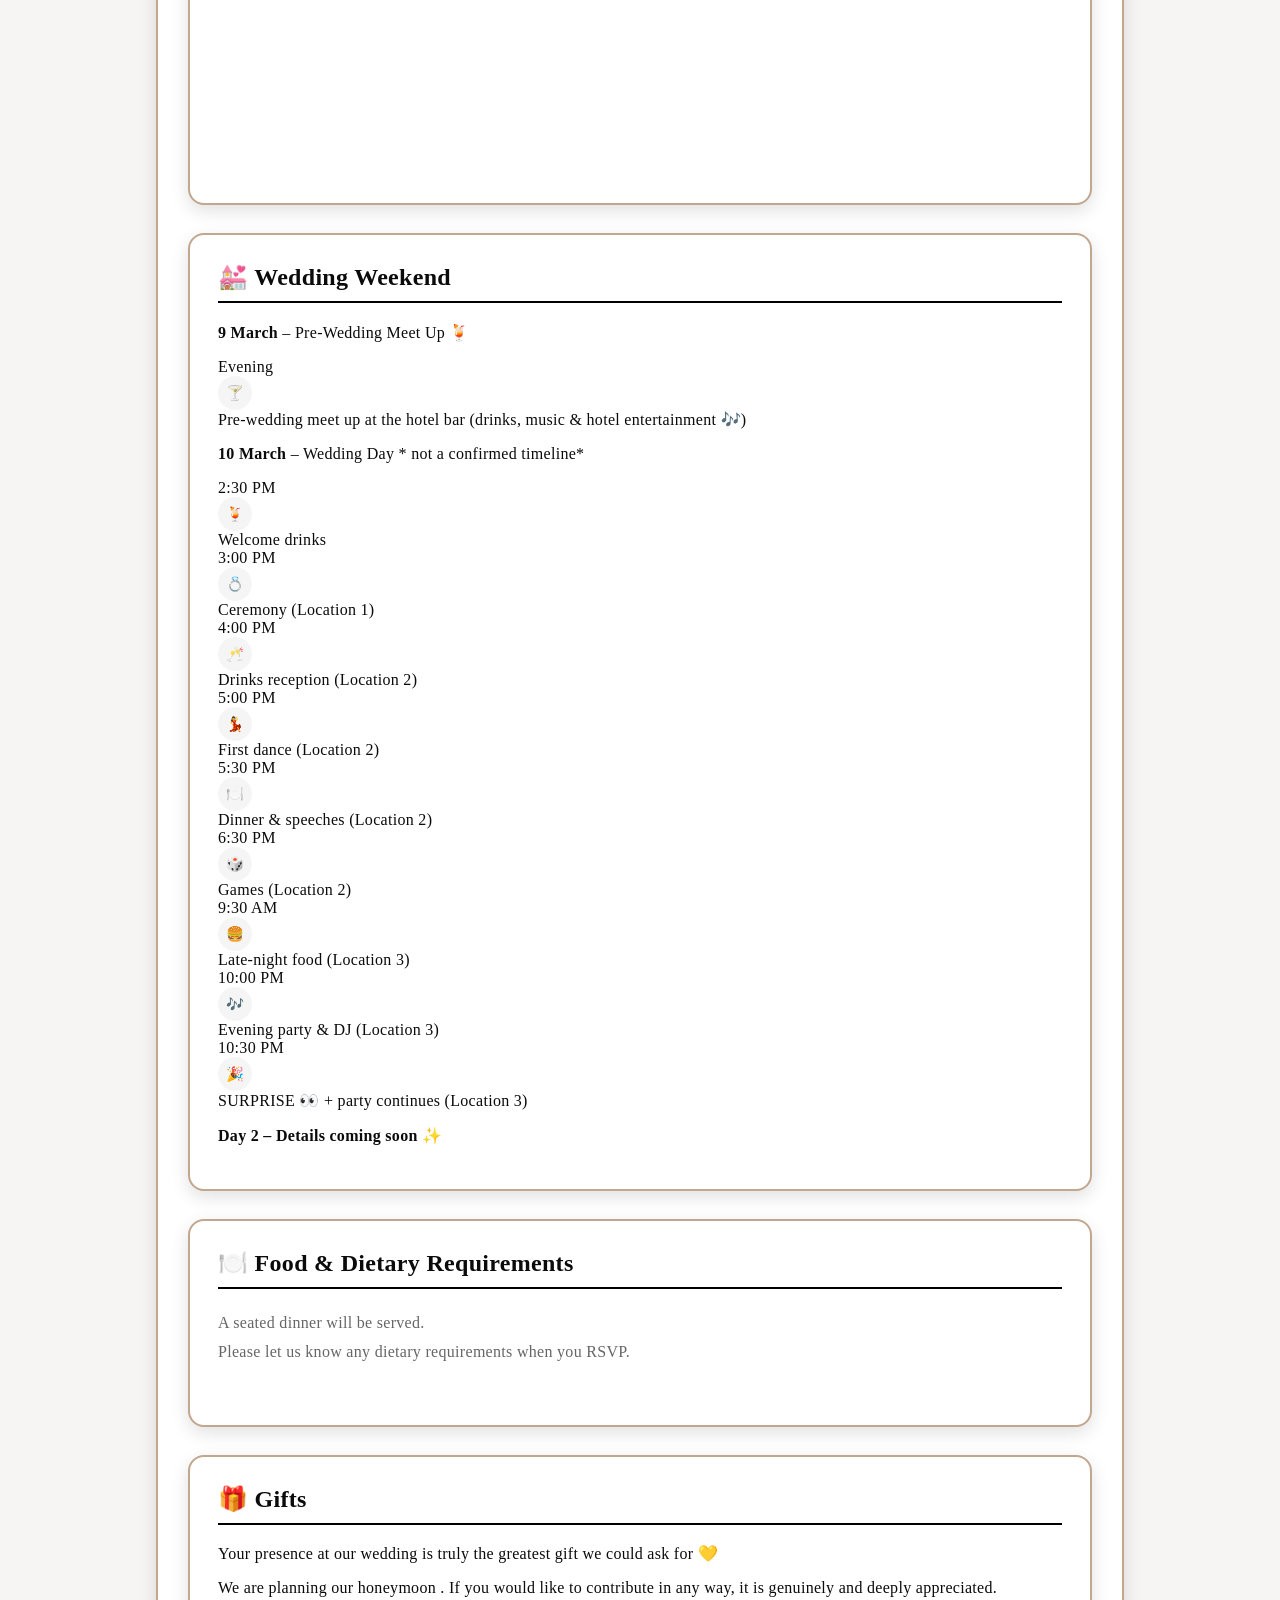
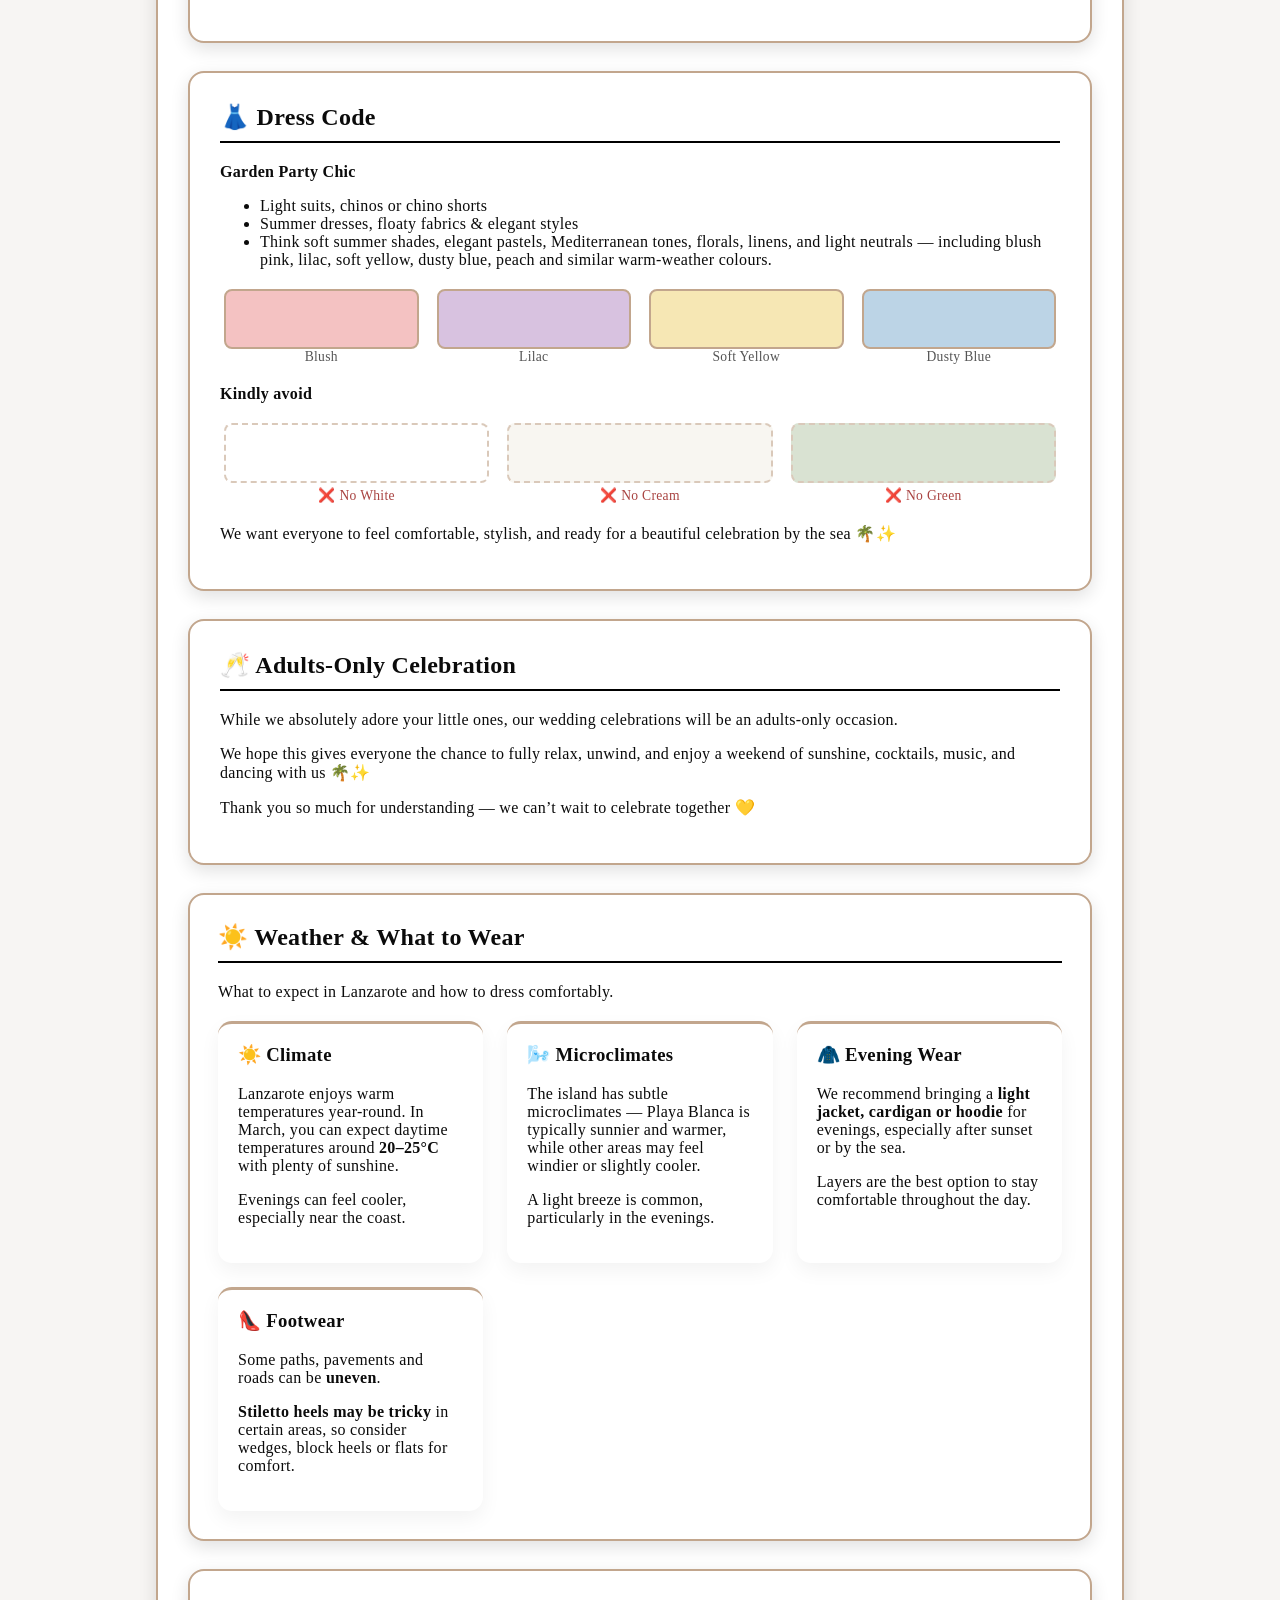
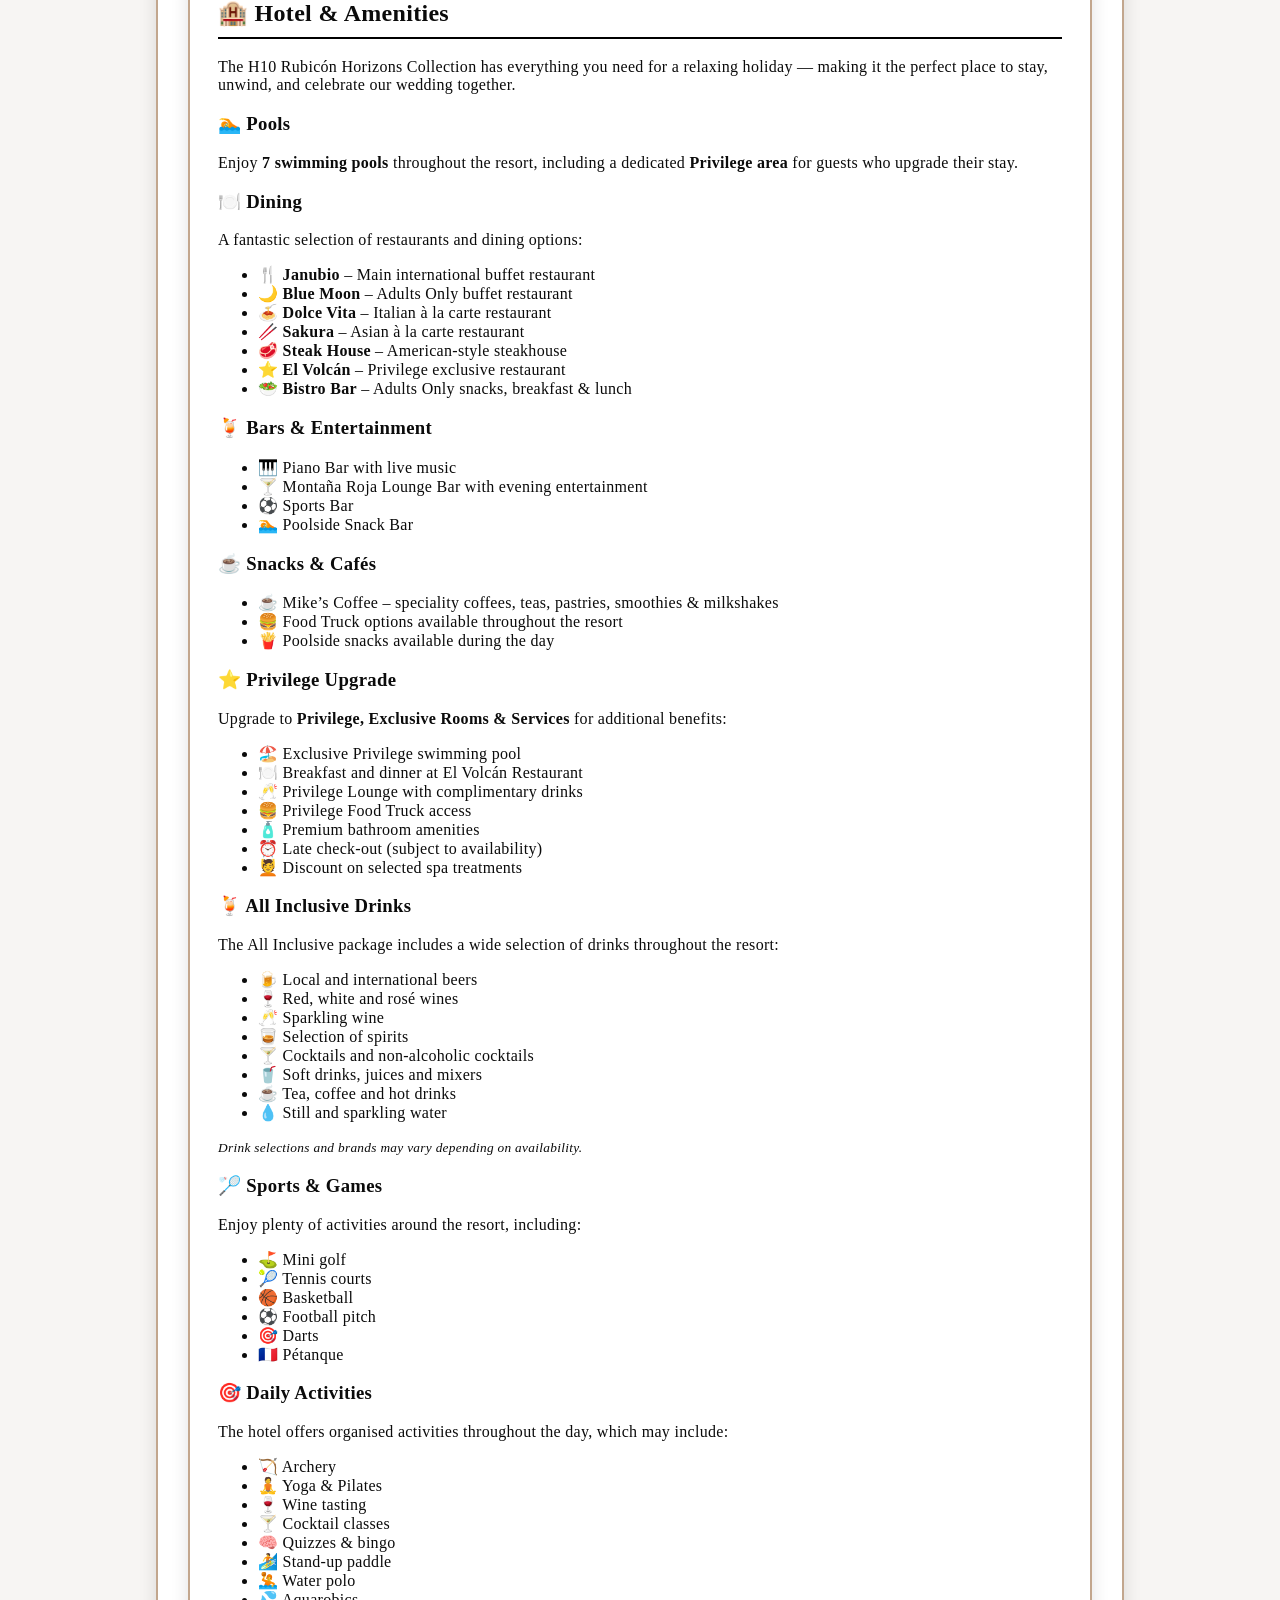
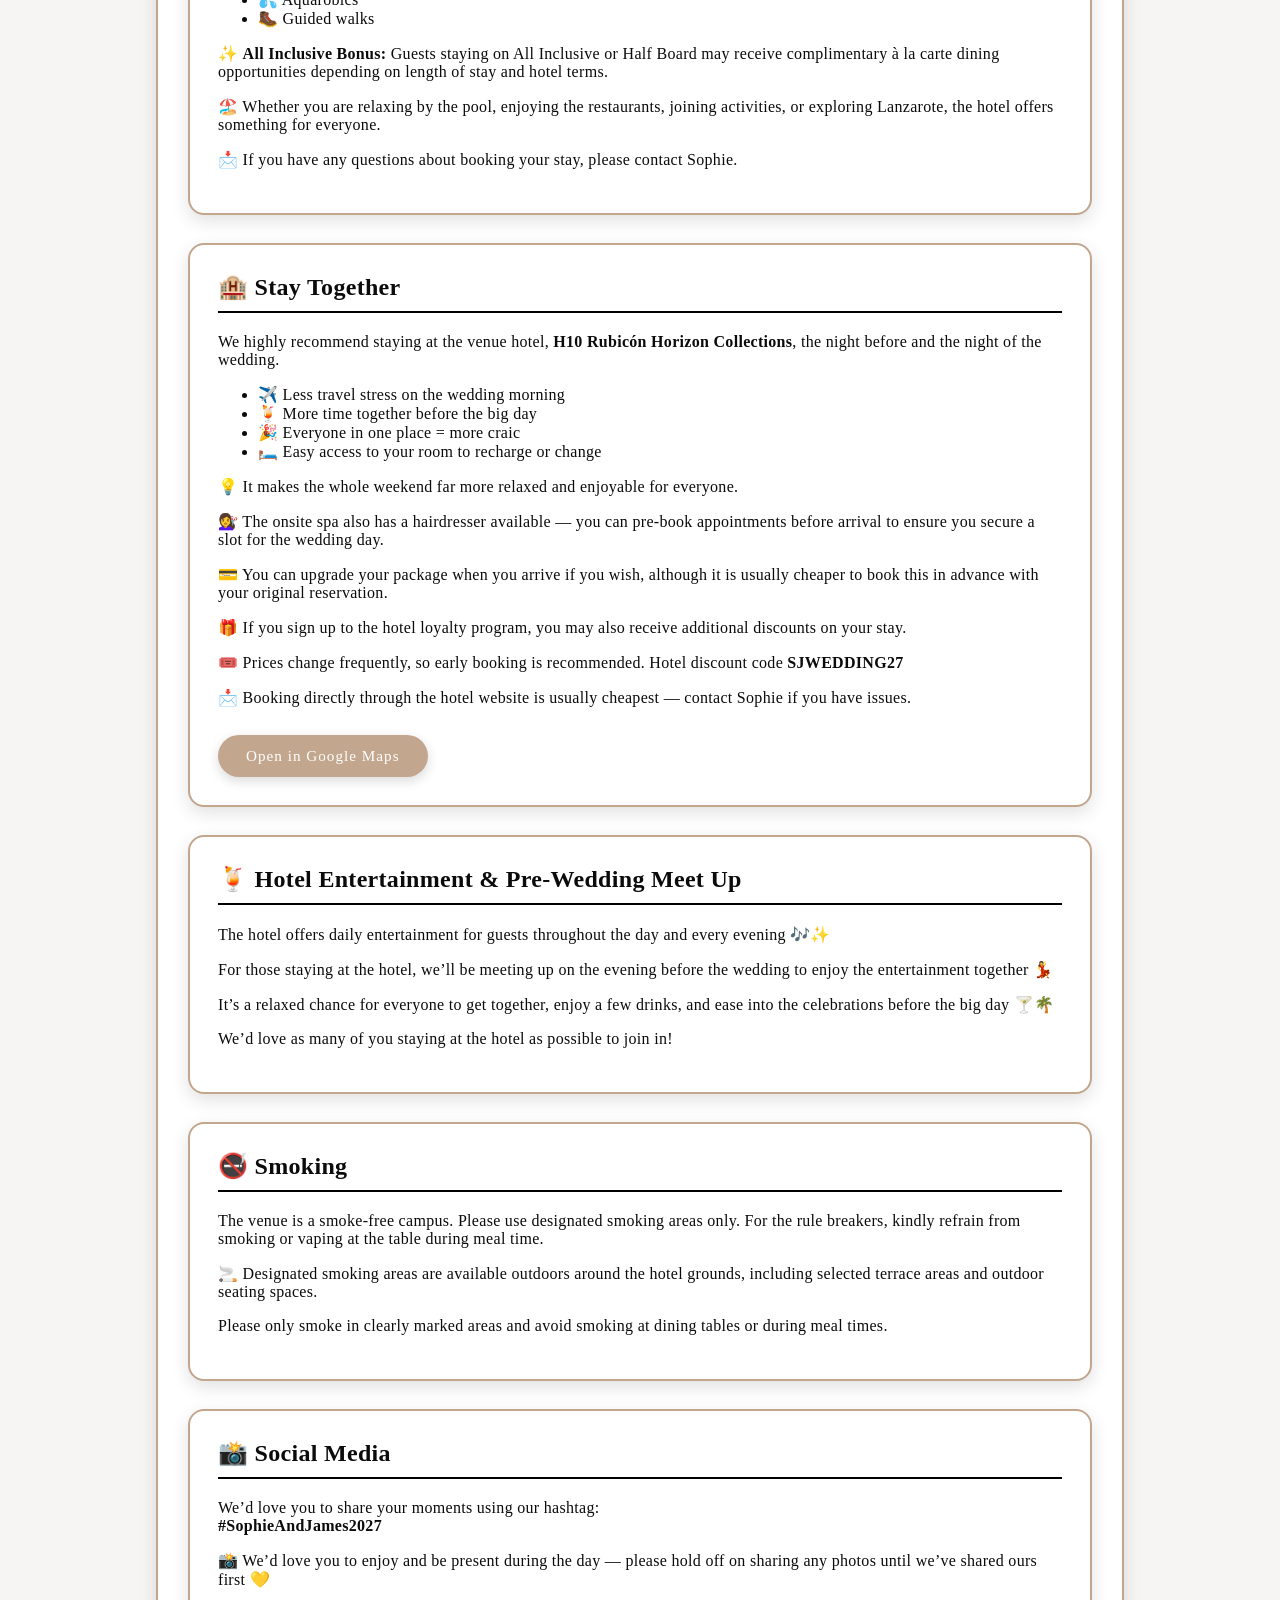
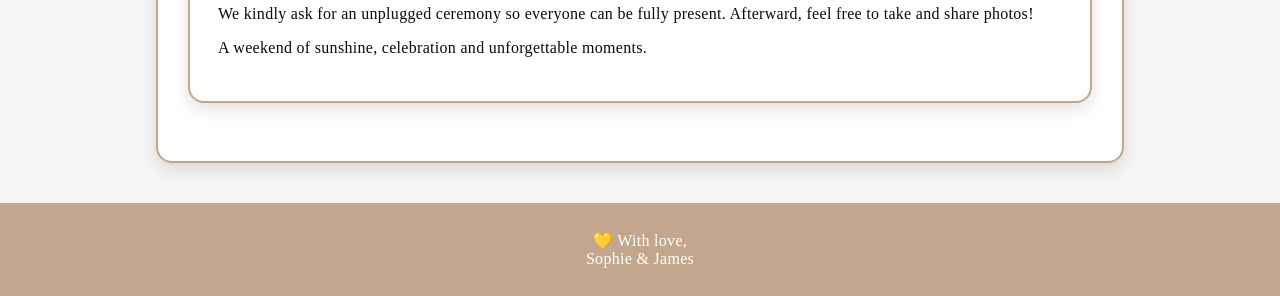
==== commit 70a847f1: "index.html" ====
--- a/index.html
+++ b/index.html
@@ -498,407 +498,4 @@
 
 <script src="script.js"></script>
 </body>
-</html>      </p>
-      
-    </section>
-
-    <section id="venue">
-      <h2>📍 Venue</h2>
-      <p>
-        Our ceremony and reception will take place at:<br />
-        <strong>H10 Rubicón Horizon Collections</strong><br />
-        Playa Blanca, Lanzarote<br />
-            <p>
-        <b> Hotel Discount Code </b> <i> SJWEDDING27</i>
-      </p>
-        <a href="https://www.h10hotels.com/en/lanzarote-hotels/h10-rubicon-palace" target="_blank" class="story-button">
-          View Hotel Website
-        </a>
-      </p>
-
-      <div class="image-box">
-      <img src="H10.jpg" alt="H10 Rubicón Palace, Playa Blanca"
-     class="my-image" loading="lazy"
-     width="800" height="500" />
-     </div>
-    </section>
-
-    <section id="directions">
-      <h2>🗺️ Location & Directions</h2>
-      <p>
-        The venue is located in Playa Blanca, approximately 35 minutes from Lanzarote Airport (ACE).
-      </p>
-
-      <div class="map-container">
-        <iframe
-          src="https://www.google.com/maps?q=H10%20Rubicon%20Palace%20Lanzarote&output=embed"
-          loading="lazy"
-          title="Map: H10 Rubicón Horizon Collections, Lanzarote"
-          allowfullscreen>
-        </iframe>
-      </div>
-    </section>
-
-
-  <section id="events">
-  <h2>💒 Wedding Weekend</h2>
-
-  <p><strong>9 March</strong> – Pre-Wedding Meet Up 🍹</p>
-  <ul class="timeline">
-    <li><span class="time">Evening</span><span class="icon-circle">🍸</span><span class="text">Pre-wedding meet up at the hotel bar (drinks, music & hotel entertainment 🎶)</span></li>
-  </ul>
-
-  <p><strong>10 March</strong> – Wedding Day * not a confirmed timeline*</p>
-
-  <ul class="timeline">
-    <li><span class="time">2:30 PM</span><span class="icon-circle">🍹</span><span class="text">Welcome drinks</span></li>
-    <li><span class="time">3:00 PM</span><span class="icon-circle">💍</span><span class="text">Ceremony (Location 1)</span></li>
-    <li><span class="time">4:00 PM</span><span class="icon-circle">🥂</span><span class="text">Drinks reception (Location 2)</span></li>
-    <li><span class="time">5:00 PM</span><span class="icon-circle">💃</span><span class="text">First dance (Location 2)</span></li>
-    <li><span class="time">5:30 PM</span><span class="icon-circle">🍽️</span><span class="text">Dinner & speeches (Location 2)</span></li>
-    <li><span class="time">6:30 PM</span><span class="icon-circle">🎲</span><span class="text">Games (Location 2)</span></li>
-    <li><span class="time">9:30 AM</span><span class="icon-circle">🍔</span><span class="text">Late-night food (Location 3)</span></li>
-    <li><span class="time">10:00 PM</span><span class="icon-circle">🎶</span><span class="text">Evening party & DJ (Location 3)</span></li>
-    <li><span class="time">10:30 PM</span><span class="icon-circle">🎉</span><span class="text">SURPRISE 👀 + party continues (Location 3)</span></li>
-  </ul>
-
-  <p><strong>Day 2 – Details coming soon ✨</strong></p>
-</section>
-
-  <section id="food" >
-    <h2>🍽️ Food & Dietary Requirements</h2>
-
-    <p class="dietary-note">
-      A seated dinner will be served.<br />
-      Please let us know any dietary requirements when you RSVP.
-    </p>
-</section>
-
-
- <section id="gifts">
-  <h2>🎁 Gifts</h2>
-  <p>
-    Your presence at our wedding is truly the greatest gift we could ask for 💛
-  </p>
-
-  <p>
-    We are planning our honeymoon . If you would like to contribute in any way, it is genuinely and deeply appreciated.
-  </p>
-</section>
-
-<section id="dress-code" class="eye-box">
-  <h2>👗 Dress Code</h2>
-
-  <p><strong>Garden Party Chic</strong></p>
-
-  <ul>
-    <li>Light suits, chinos or chino shorts</li>
-    <li>Summer dresses, floaty fabrics & elegant styles</li>
-    <li>
-      Think soft summer shades, elegant pastels, Mediterranean tones, florals, linens, and light neutrals —
-      including blush pink, lilac, soft yellow, dusty blue, peach and similar warm-weather colours.
-    </li>
-  </ul>
-
-  <div class="colour-palette">
-    <div class="colour-item"><div class="colour blush"></div><span>Blush</span></div>
-    <div class="colour-item"><div class="colour lilac"></div><span>Lilac</span></div>
-    <div class="colour-item"><div class="colour yellow"></div><span>Soft Yellow</span></div>
-    <div class="colour-item"><div class="colour blue"></div><span>Dusty Blue</span></div>
-  </div>
-
-  <p><strong>Kindly avoid</strong></p>
-
-  <div class="colour-palette avoid">
-    <div class="colour-item"><div class="colour white"></div><span>❌ No White</span></div>
-    <div class="colour-item"><div class="colour cream"></div><span>❌ No Cream</span></div>
-    <div class="colour-item"><div class="colour green"></div><span>❌ No Green</span></div>
-  </div>
-
-  <p class="dress-note">
-    We want everyone to feel comfortable, stylish, and ready for a beautiful celebration by the sea 🌴✨
-  </p>
-</section>
-    
-<section id="adults-only" class="eye-box">
-  <h2>🥂 Adults-Only Celebration</h2>
-
-  <p>
-    While we absolutely adore your little ones, our wedding celebrations will be an adults-only occasion.
-  </p>
-
-  <p>
-    We hope this gives everyone the chance to fully relax, unwind, and enjoy a weekend of sunshine, cocktails, music, and dancing with us 🌴✨
-  </p>
-
-  <p>
-    Thank you so much for understanding — we can’t wait to celebrate together 💛
-  </p>
-</section>
-    <section id="weather">
-      <h2>☀️ Weather & What to Wear</h2>
-      <p class="section-intro">What to expect in Lanzarote and how to dress comfortably.</p>
-
-      <div class="cards luxury">
-
-        <div class="card">
-          <h3>☀️ Climate</h3>
-          <p>
-            Lanzarote enjoys warm temperatures year-round. In March, you can expect
-            daytime temperatures around <strong>20–25°C</strong> with plenty of sunshine.
-          </p>
-          <p>
-            Evenings can feel cooler, especially near the coast.
-          </p>
-        </div>
-
-        <div class="card">
-          <h3>🌬️ Microclimates</h3>
-          <p>
-            The island has subtle microclimates — Playa Blanca is typically sunnier and
-            warmer, while other areas may feel windier or slightly cooler.
-          </p>
-          <p>
-            A light breeze is common, particularly in the evenings.
-          </p>
-        </div>
-
-        <div class="card">
-          <h3>🧥 Evening Wear</h3>
-          <p>
-            We recommend bringing a <strong>light jacket, cardigan or hoodie</strong> for evenings,
-            especially after sunset or by the sea.
-          </p>
-          <p>
-            Layers are the best option to stay comfortable throughout the day.
-          </p>
-        </div>
-
-        <div class="card warning">
-          <h3>👠 Footwear</h3>
-          <p>
-            Some paths, pavements and roads can be <strong>uneven</strong>.
-          </p>
-          <p>
-            <strong>Stiletto heels may be tricky</strong> in certain areas, so consider wedges,
-            block heels or flats for comfort.
-          </p>
-        </div>
-
-      </div>
-    </section>
-
-    <section id="stay" class="lux-section">
-      <h2>🏨 Hotel & Amenities</h2>
-
-      <p class="section-intro">
-        The hotel has everything you need for a relaxed stay — perfect for turning the wedding into a mini holiday.
-      </p>
-
-      <div class="amenity-grid">
-
-        <div class="amenity-card">
-          <h3>🏊 Pools</h3>
-          <p>
-            7 swimming pools including a dedicated <strong>Privilege (VIP) area</strong> for upgraded guests.
-          </p>
-        </div>
-
-        <div class="amenity-card">
-          <h3>🍽️ Dining</h3>
-          <p>A wide variety of restaurants and dining styles:</p>
-          <ul>
-            <li>2 buffet restaurants (1 adults-only)</li>
-            <li>1 bistro</li>
-            <li>3 à la carte: 🍝 Italian, 🍣 Japanese, 🥩 Steakhouse</li>
-            <li>1 Privilege VIP restaurant</li>
-          </ul>
-        </div>
-
-        <div class="amenity-card">
-          <h3>🍹 Bars & Nightlife</h3>
-          <ul>
-            <li>Sports bar</li>
-            <li>🎹 Piano bar (live pianist each evening)</li>
-            <li>🎧 Disco bar (nightly entertainment & music)</li>
-          </ul>
-        </div>
-
-        <div class="amenity-card">
-          <h3>☕ Extras</h3>
-          <ul>
-            <li>Food truck 🍔</li>
-            <li>Mike’s Coffee ☕</li>
-            <li>Poolside snacks & “picky bits” 🍟</li>
-          </ul>
-        </div>
-
-      </div>
-
-      <div class="highlight-box">
-        ✨ Bonus: Every 3 nights you stay at the hotel includes a free à la carte 3-course meal
-        in one of the specialty restaurants (only for half board and All Inclusive guests).
-      </div>
-
-      <div class="info-card">
-        <p>
-          The hotel offers flexible dining options including breakfast only, half board,
-          or all-inclusive packages.
-        </p>
-
-        <p>
-          💡 Booking directly through the hotel website is usually cheaper. Prices change
-          frequently depending on demand (a bit like Ryanair ✈️), so early booking is recommended.
-        </p>
-
-        <p>
-          📩 For any booking issues, contact Sophie.
-        </p>
-      </div>
-  <h3>🏸 Games & Sports Areas</h3>
-  <p>
-    The hotel has a fantastic range of games and sports facilities available to use throughout the day and evening:
-  </p>
-
-  <ul>
-    <li>⛳ Mini golf</li>
-    <li>🎾 Tennis courts</li>
-    <li>🏀 Basketball area</li>
-    <li>⚽ Football pitch</li>
-    <li>🎯 Darts</li>
-    <li>🇫🇷 Pétanque</li>
-  </ul>
-
-  <p>
-    Perfect for a bit of friendly competition or just a casual game in the sun ☀️
-  </p>
-
-  <h3>🎯 Daily Activities</h3>
-  <p>
-    The hotel runs a variety of organised activities each day (around 4 for adults), which may include:
-  </p>
-
-  <ul>
-    <li>🏹 Archery</li>
-    <li>🎯 Rifle shooting</li>
-    <li>🇫🇷  darts competitions</li>
-    <li>🪵 Mölkky</li>
-    <li>🧘 Yoga & Pilates</li>
-    <li>🍷 Wine tasting</li>
-    <li>🍸 Cocktail classes</li>
-    <li>🎯 Darts</li>
-    <li>🇫🇷 Pétanque</li>
-    <li>🧠 Quiz & bingo</li>
-    <li>🏄 SUP (stand-up paddle)</li>
-    <li>🧘 Yoga</li>
-    <li>🥾 Guided hikes</li>
-    <li>🤽 Water polo</li>
-    <li>💦 Aquarobics</li>
-  
-</ul>
-  <p>
-    🏆 Many of the competitive games come with prizes — and winners are even awarded diplomas each evening!
-  </p>
-
-  <p>
-    It’s a great way to get involved, meet other guests, and add a bit of fun to your stay 🎉
-  </p>
-</section>
-
-    </section>
-<!-- =========================
-STAY TOGETHER SECTION
-========================= -->
-<section id="stay-together" class="stay-together">
-  <h2>🏨 Stay Together</h2>
-
-  <p>
-    We highly recommend staying at the venue hotel, <strong>H10 Rubicón Horizon Collections</strong>, the night before and the night of the wedding.
-  </p>
-
-  <ul>
-    <li>✈️ Less travel stress on the wedding morning</li>
-    <li>🍹 More time together before the big day</li>
-    <li>🎉 Everyone in one place = more craic</li>
-    <li>🛏️ Easy access to your room to recharge or change</li>
-  </ul>
-
-  <p>💡 It makes the whole weekend far more relaxed and enjoyable for everyone.</p>
-
-  <p>
-    💇‍♀️ The onsite spa also has a hairdresser available — you can pre-book appointments before arrival to ensure you secure a slot for the wedding day.
-  </p>
-
-  <p>
-    💳 You can upgrade your package when you arrive if you wish, although it is usually cheaper to book this in advance with your original reservation.
-  </p>
-
-  <p>
-    🎁 If you sign up to the hotel loyalty program, you may also receive additional discounts on your stay.
-  </p>
-
-  <p>🎟️ Prices change frequently, so early booking is recommended. Hotel discount code <b> SJWEDDING27</b></p>
-
-  <p>📩 Booking directly through the hotel website is usually cheapest — contact Sophie if you have issues.</p>
-
-  <a href="https://maps.google.com/?q=H10+Rubicon+Palace" target="_blank" class="story-button">
-    Open in Google Maps
-  </a>
-  
-</section>
-<section id="pre-wedding">
-  <h2>🍹 Hotel Entertainment & Pre-Wedding Meet Up</h2>
-
-  <p>
-    The hotel offers daily entertainment for guests throughout the day and every evening 🎶✨
-  </p>
-
-  <p>
-    For those staying at the hotel, we’ll be meeting up on the evening before the wedding to enjoy the entertainment together 💃
-  </p>
-
-  <p>
-    It’s a relaxed chance for everyone to get together, enjoy a few drinks, and ease into the celebrations before the big day 🍸🌴
-  </p>
-
-  <p>
-    We’d love as many of you staying at the hotel as possible to join in!
-  </p>
-</section>
-
-    <section id="smoking">
-      <h2>🚭 Smoking</h2>
-      <p>
-        The venue is a smoke-free campus. Please use designated smoking areas only.
-        For the rule breakers, kindly refrain from smoking or vaping at the table during meal time.
-      </p>
-    🚬 Designated smoking areas are available outdoors around the hotel grounds, including selected terrace areas and outdoor seating spaces.
-  </p>
-  <p>
-    Please only smoke in clearly marked areas and avoid smoking at dining tables or during meal times.
-  </p>
-
-    </section>
-
-    <section id="social">
-      <h2>📸 Social Media</h2>
-      <p>We’d love you to share your moments using our hashtag:<br /><strong>#SophieAndJames2027</strong></p><p>
-  📸 We’d love you to enjoy and be present during the day — please hold off on sharing any photos until we’ve shared ours first 💛
-</p>
-      <p>We kindly ask for an unplugged ceremony so everyone can be fully present. Afterward, feel free to take and share photos!</p>
-      <p class="signature-line">
-        A weekend of sunshine, celebration and unforgettable moments.
-      </p>
-    </section>
-
-  </div>
-  <button id="backToTop">↑</button>
-</main>
-
-<footer role="contentinfo">
-  💛 With love,<br />Sophie &amp; James
-</footer>
-
-<script src="script.js"></script>
-</body>
-</html>
+</html>       
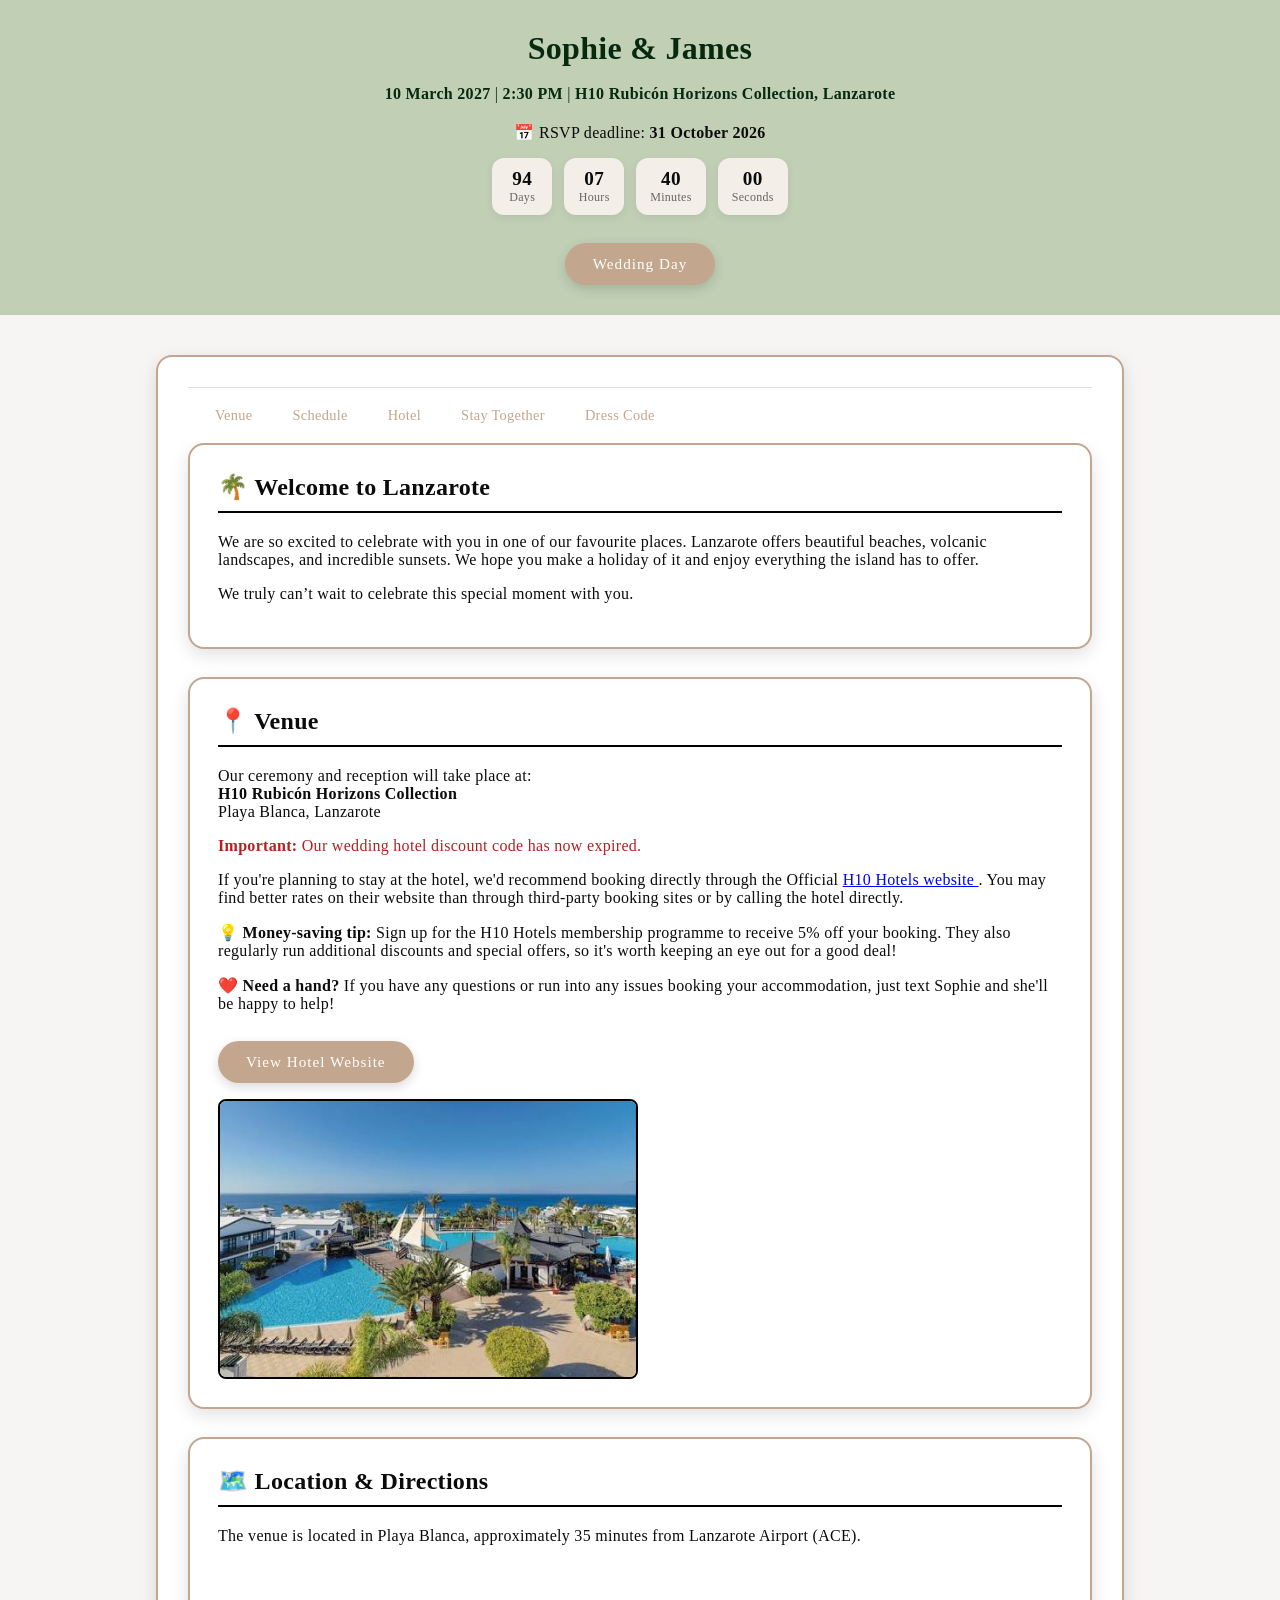
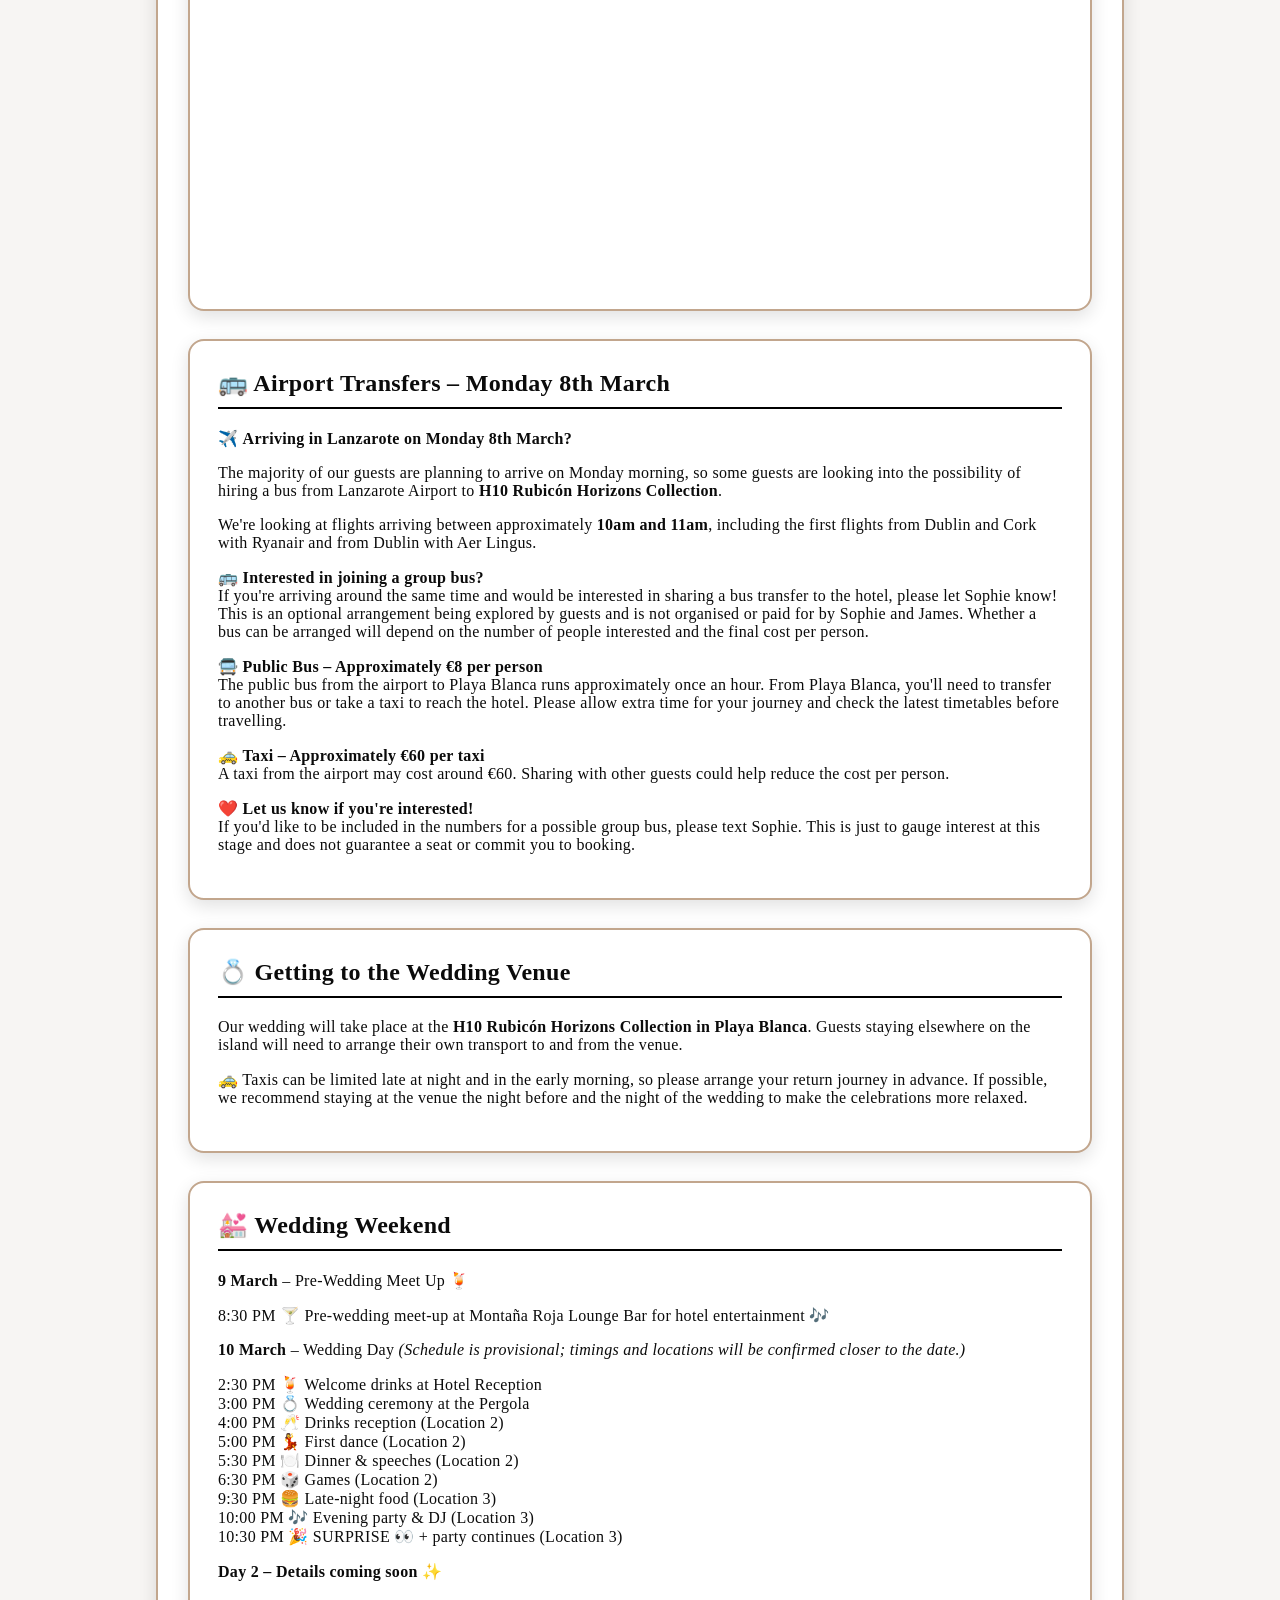
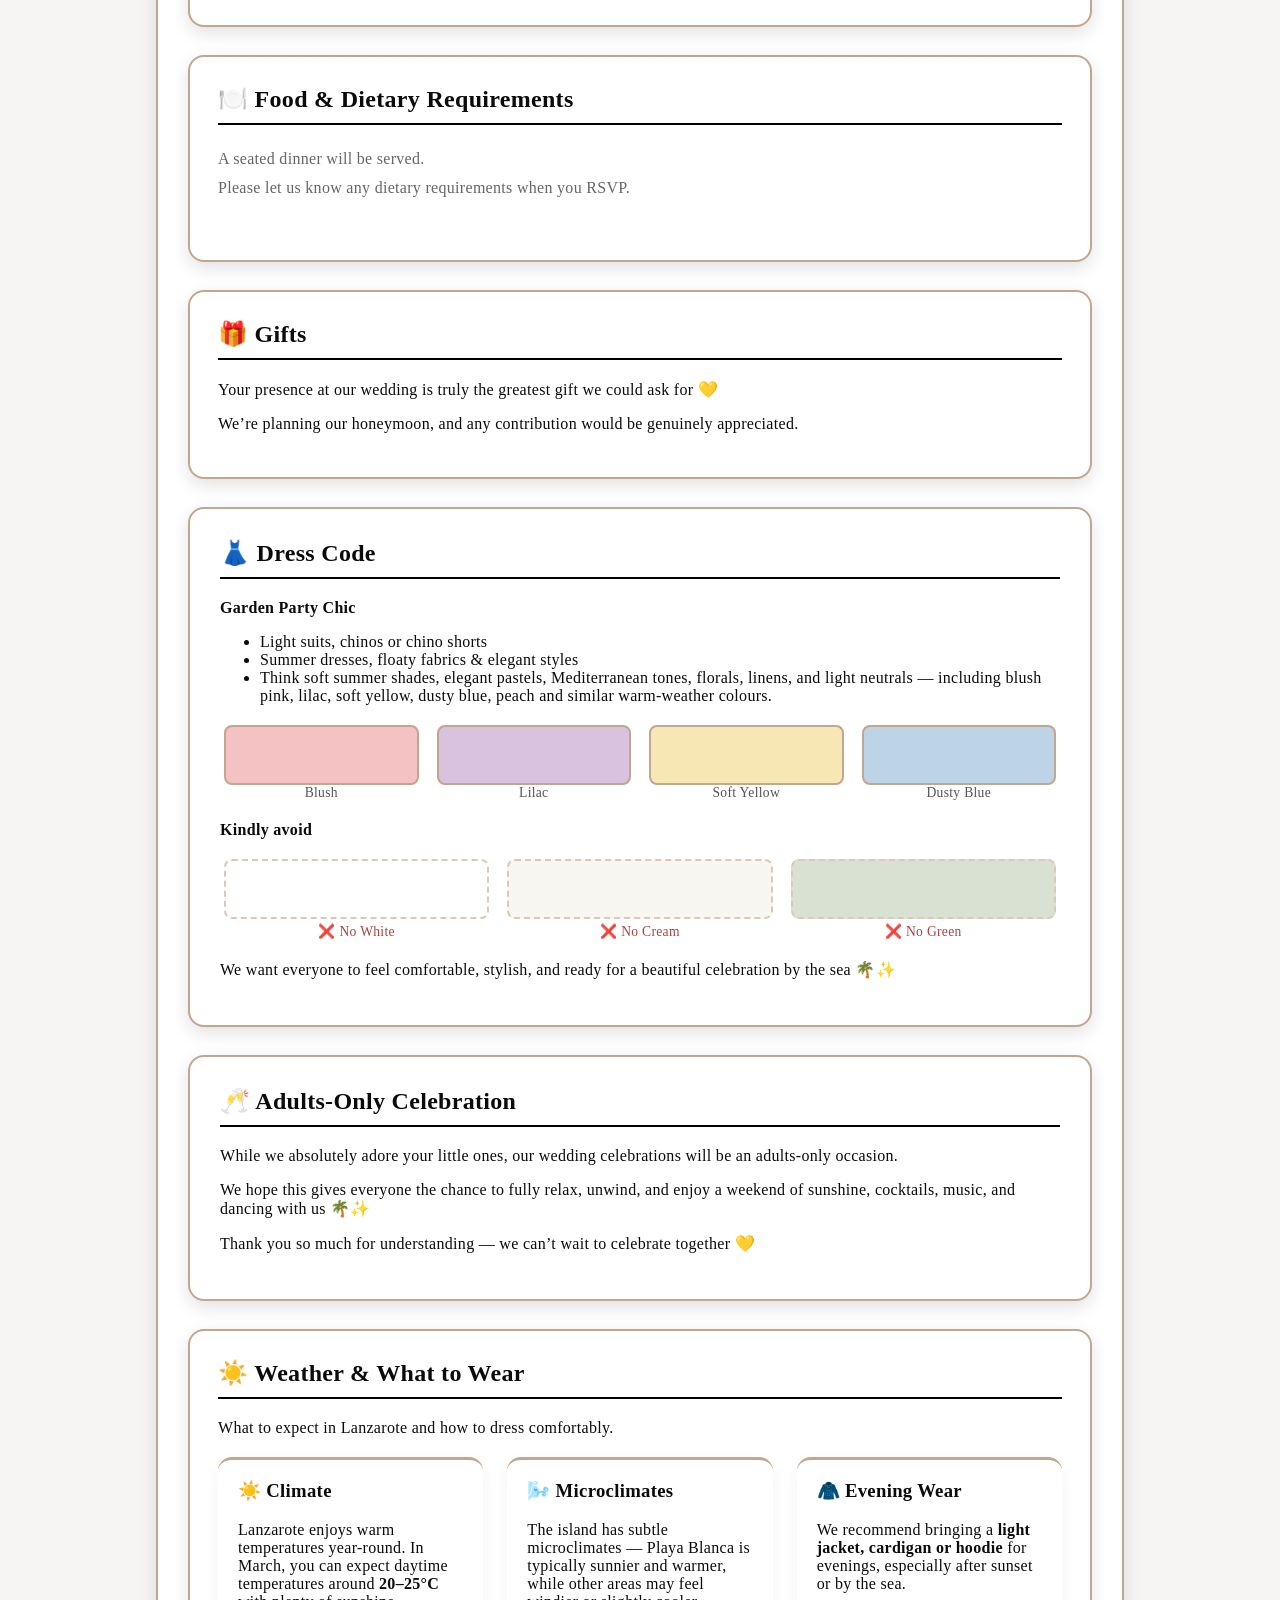
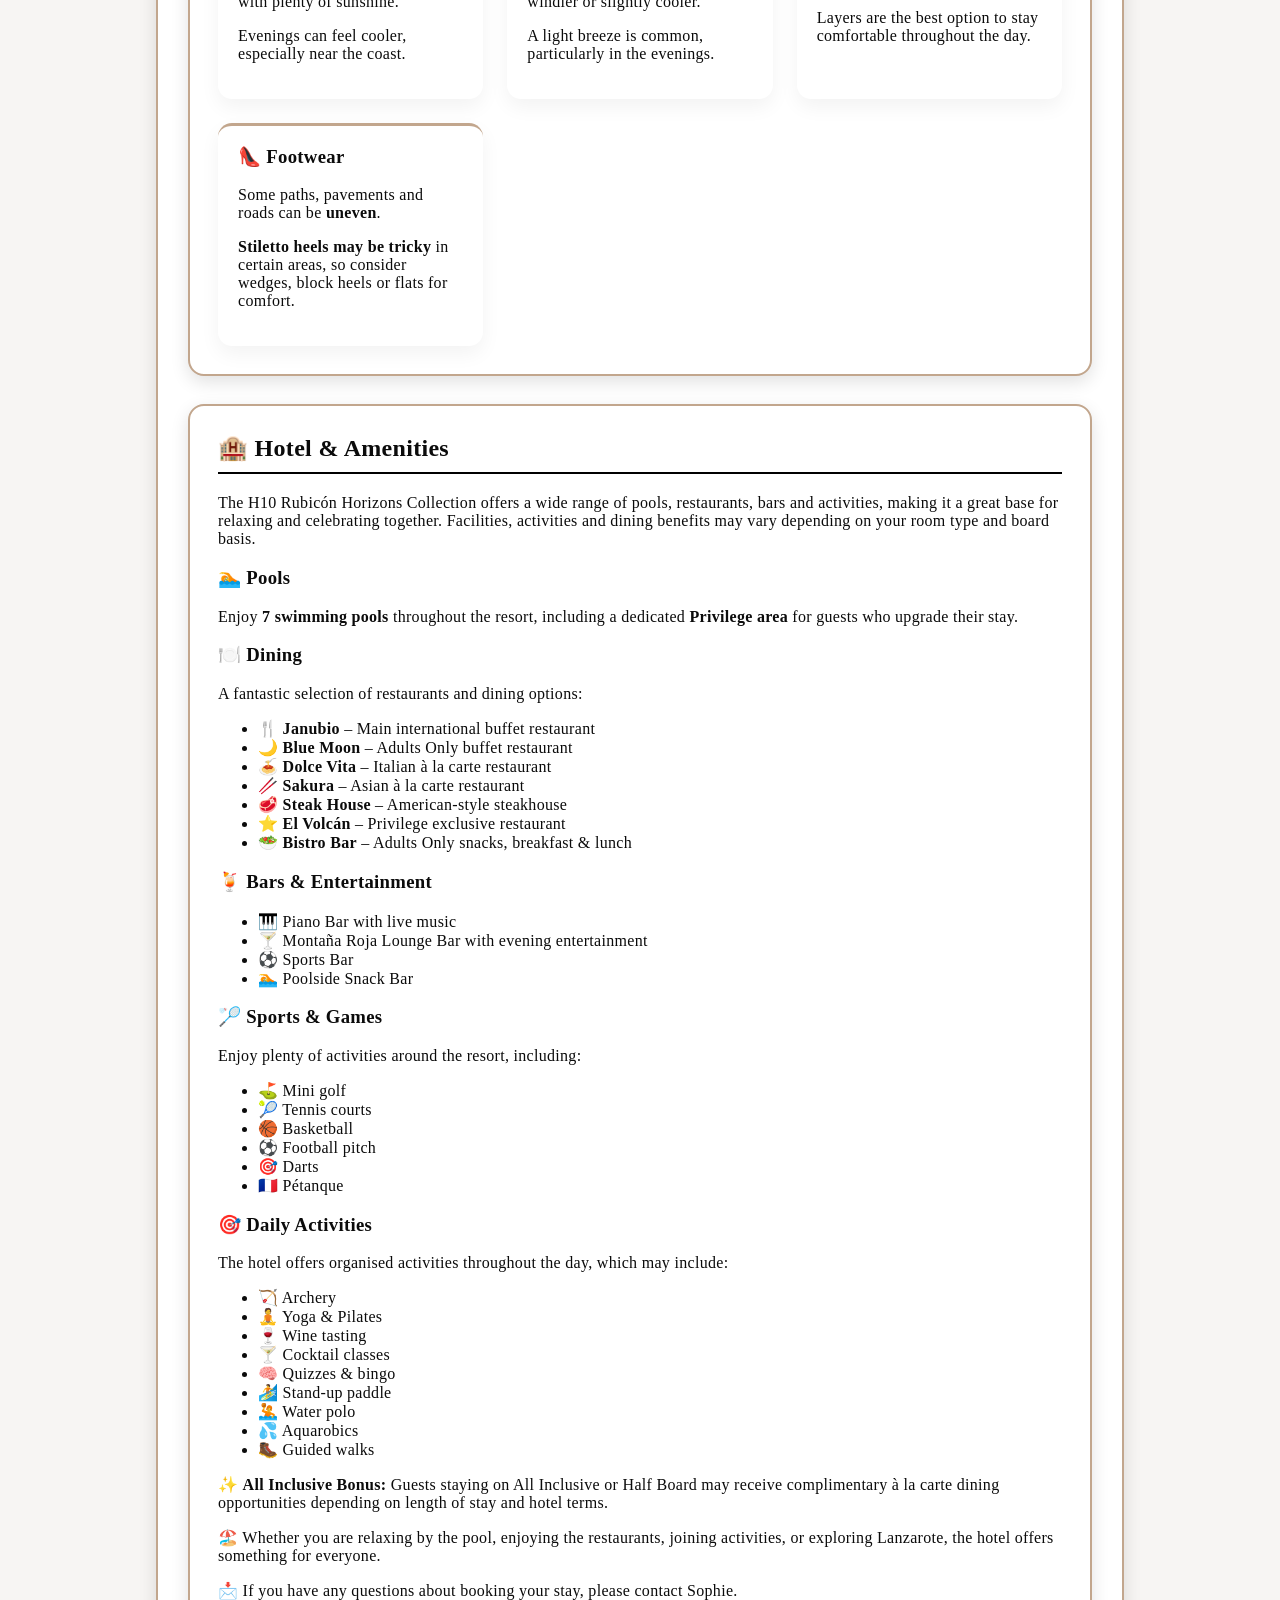
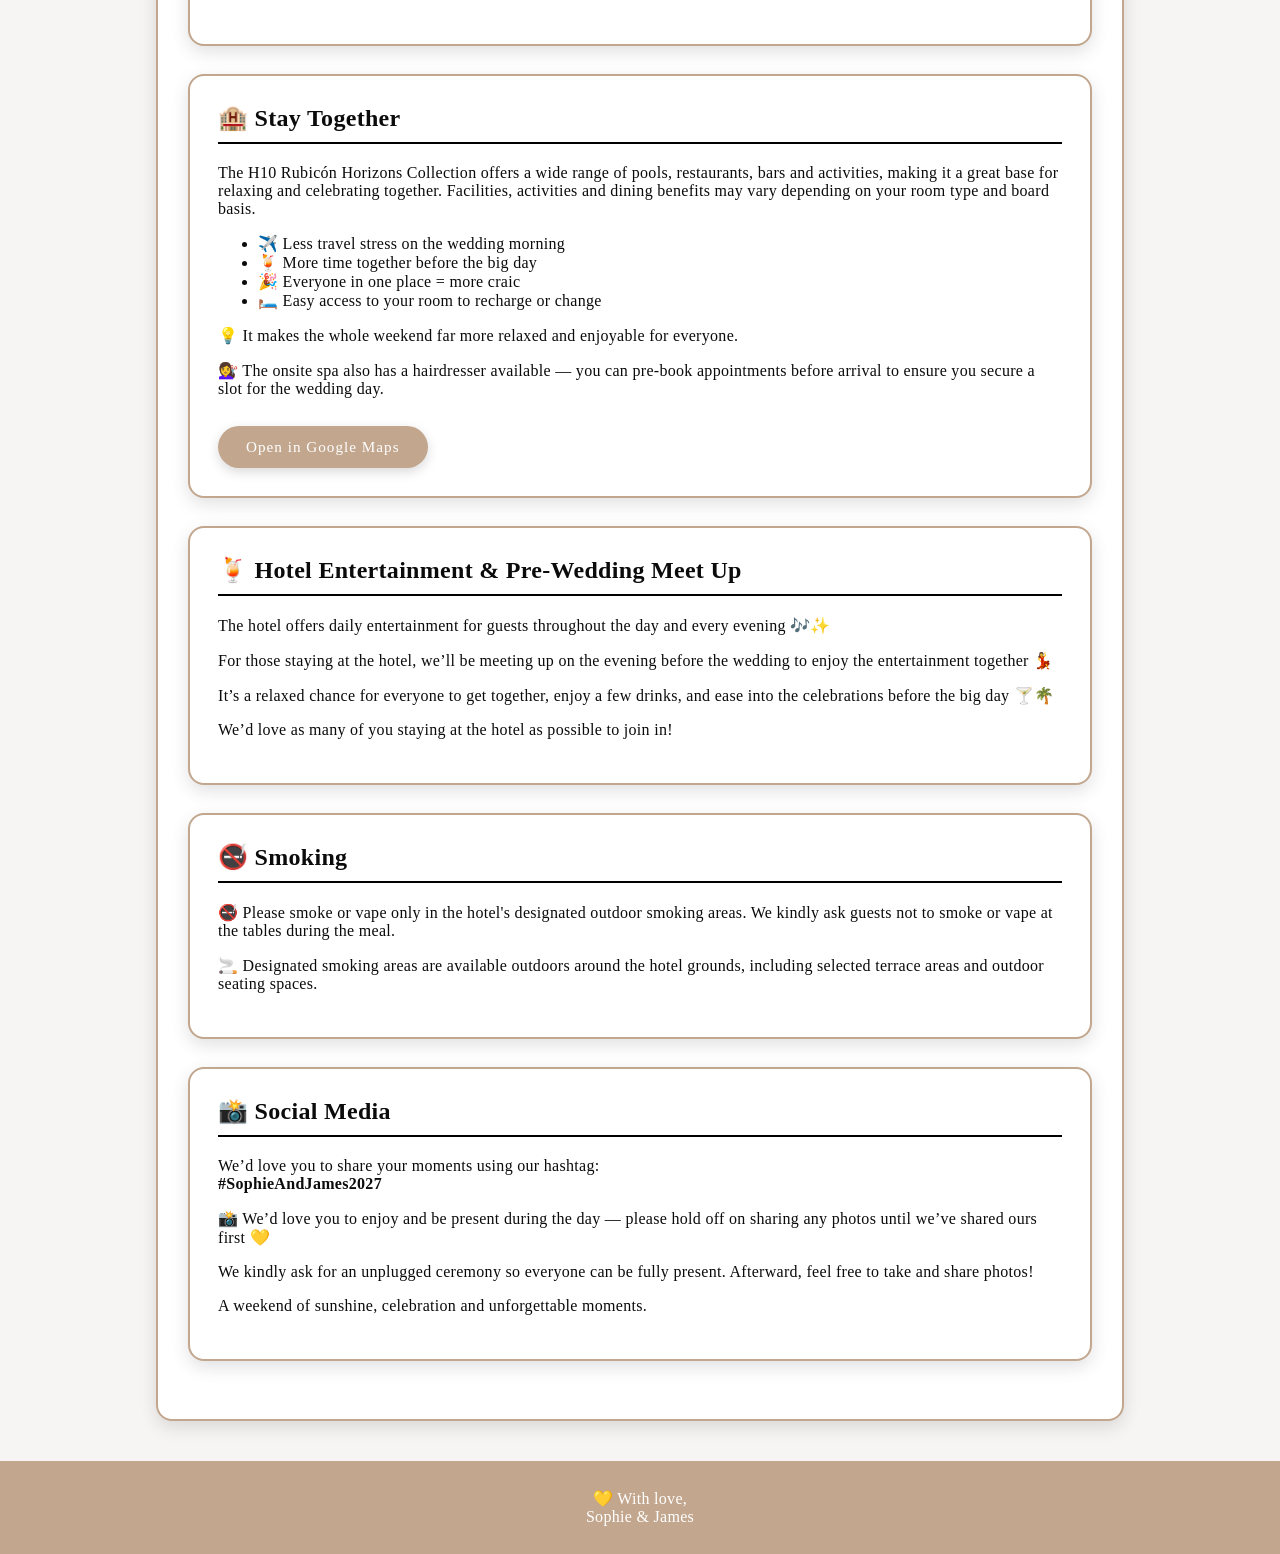
==== commit a36a9d02: "index.html" ====
--- a/index.html
+++ b/index.html
@@ -13,10 +13,10 @@
     <h1>Sophie &amp; James</h1>
 
     <p class="key-info">
-      <strong>10 March 2027</strong> | Ceremony at <strong>3:00 PM</strong> | <strong>H10 Rubicón Horizon Collections, Lanzarote</strong>
+      <strong>10 March 2027</strong> |  <strong>2:30 PM</strong> | <strong>H10 Rubicón Horizons Collection, Lanzarote</strong>
     </p>
 <p class="rsvp-deadline">
-  📅 RSVP deadline: <strong>30 September 2026</strong>
+  📅 RSVP deadline: <strong>31 October 2026</strong>
 </p>
     <div class="countdown" aria-live="polite" aria-atomic="true">
       <div class="countdown-item">
@@ -37,25 +37,36 @@
       </div>
     </div>
 
-    <a href="FAQ.html" class="story-button">Your Stay</a>
-    <a href="https://docs.google.com/forms/d/e/1FAIpQLScNASIlrc_pmaI7GhOu7lboGWz-QasQZGJTLqLWf3YtJgB80Q/viewform" target="_blank" class="story-button">
-      RSVP Here
-    </a>
-
-  </div>
+
+<a href="Your Stay.html" class="story-button">Wedding Day</a>
+
+<a id="rsvp-button"
+   href="https://docs.google.com/forms/d/e/1FAIpQLScNASIlrc_pmaI7GhOu7lboGWz-QasQZGJTLqLWf3YtJgB80Q/viewform"
+   target="_blank"
+   class="story-button">
+  RSVP Here
+</a>
+
+</div>
 </header>
 
+<script>
+  if (new Date() >= new Date("2026-11-01T00:00:00")) {
+    document.getElementById("rsvp-button").style.display = "none";
+  }
+</script>
+
 <main class="main-content">
 
   <div class="eye-box">
-    
+
 <!-- =========================
 STICKY NAV (OPTIONAL BUT RECOMMENDED)
 ========================= -->
 <nav class="sticky-nav">
   <a href="#venue">Venue</a>
   <a href="#events">Schedule</a>
-  <a href="#stay">Hotel</a>
+  <a href="#hotel">Hotel</a>
   <a href="#stay-together">Stay Together</a>
   <a href="#dress-code">Dress Code</a>
 </nav>
@@ -70,31 +81,47 @@
       <p>
         We truly can’t wait to celebrate this special moment with you.
       </p>
-      
-    </section>
-
-  <section id="venue">
-  <h2>📍 Venue</h2>
-  <p>
-    Our ceremony and reception will take place at:<br />
-    <strong>H10 Rubicón Horizon Collections</strong><br />
-    Playa Blanca, Lanzarote
-  </p>
-
-  <p>
-    <b>Hotel Discount Code:</b> <i>SJWEDDING27</i>
-  </p>
-
-  <p style="color:#b22222;">
-    <strong>Important:</strong> The hotel discount code expires at <strong>11:59 PM on 30th August 2026</strong>. If you wish to stay at the hotel using our discounted rate, please make your booking before this deadline.
-  </p>
+
+    </section>
+
+
+    <section id="venue">
+      <h2>📍 Venue</h2>
+
+      <p>
+        Our ceremony and reception will take place at:<br />
+        <strong>H10 Rubicón Horizons Collection</strong><br />
+        Playa Blanca, Lanzarote
+      </p>
+
+      <p style="color:#b22222;">
+        <strong>Important:</strong> Our wedding hotel discount code has now expired.
+      </p>
+
+      <p>
+        If you're planning to stay at the hotel, we'd recommend booking directly through the Official
+        <a href="https://www.h10hotels.com/" target="_blank" rel="noopener noreferrer">
+      H10 Hotels website
+        </a>.
+        You may find better rates on their website than through third-party booking sites or by calling the hotel directly.
+      </p>
+
+      <p>
+        💡 <strong>Money-saving tip:</strong> Sign up for the H10 Hotels membership programme to receive 5% off your booking.
+        They also regularly run additional discounts and special offers, so it's worth keeping an eye out for a good deal!
+      </p>
+
+      <p>
+        ❤️ <strong>Need a hand?</strong> If you have any questions or run into any issues booking your accommodation, just text Sophie and she'll be happy to help!
+      </p>
+
 
   <a href="https://www.h10hotels.com/en/lanzarote-hotels/h10-rubicon-palace" target="_blank" class="story-button">
     View Hotel Website
   </a>
 
   <div class="image-box">
-    <img src="H10.jpg" alt="H10 Rubicón Palace, Playa Blanca"
+    <img src="H10.jpg" alt="H10 Rubicón Horizon Collection, Playa Blanca"
       class="my-image" loading="lazy"
       width="800" height="500" />
   </div>
@@ -110,39 +137,115 @@
         <iframe
           src="https://www.google.com/maps?q=H10%20Rubicon%20Palace%20Lanzarote&output=embed"
           loading="lazy"
-          title="Map: H10 Rubicón Horizon Collections, Lanzarote"
+          title="Map: H10 Rubicón Horizon Collection, Lanzarote"
           allowfullscreen>
         </iframe>
       </div>
     </section>
 
-
-  <section id="events">
-  <h2>💒 Wedding Weekend</h2>
-
-  <p><strong>9 March</strong> – Pre-Wedding Meet Up 🍹</p>
-  <ul class="timeline">
-    <li><span class="time">Evening</span><span class="icon-circle">🍸</span><span class="text">Pre-wedding meet up at the hotel bar (drinks, music & hotel entertainment 🎶)</span></li>
-  </ul>
-
-  <p><strong>10 March</strong> – Wedding Day * not a confirmed timeline*</p>
-
-  <ul class="timeline">
-    <li><span class="time">2:30 PM</span><span class="icon-circle">🍹</span><span class="text">Welcome drinks</span></li>
-    <li><span class="time">3:00 PM</span><span class="icon-circle">💍</span><span class="text">Ceremony (Location 1)</span></li>
-    <li><span class="time">4:00 PM</span><span class="icon-circle">🥂</span><span class="text">Drinks reception (Location 2)</span></li>
-    <li><span class="time">5:00 PM</span><span class="icon-circle">💃</span><span class="text">First dance (Location 2)</span></li>
-    <li><span class="time">5:30 PM</span><span class="icon-circle">🍽️</span><span class="text">Dinner & speeches (Location 2)</span></li>
-    <li><span class="time">6:30 PM</span><span class="icon-circle">🎲</span><span class="text">Games (Location 2)</span></li>
-    <li><span class="time">9:30 AM</span><span class="icon-circle">🍔</span><span class="text">Late-night food (Location 3)</span></li>
-    <li><span class="time">10:00 PM</span><span class="icon-circle">🎶</span><span class="text">Evening party & DJ (Location 3)</span></li>
-    <li><span class="time">10:30 PM</span><span class="icon-circle">🎉</span><span class="text">SURPRISE 👀 + party continues (Location 3)</span></li>
-  </ul>
-
-  <p><strong>Day 2 – Details coming soon ✨</strong></p>
-</section>
-
-  <section id="food" >
+    <section id="transport">
+      <h2>🚌 Airport Transfers – Monday 8th March</h2>
+
+      <p>
+        ✈️ <strong>Arriving in Lanzarote on Monday 8th March?</strong>
+      </p>
+
+      <p>
+        The majority of our guests are planning to arrive on Monday morning,
+        so some guests are looking into the possibility of hiring a bus from
+        Lanzarote Airport to <strong>H10 Rubicón Horizons Collection</strong>.
+      </p>
+
+      <p>
+        We're looking at flights arriving between approximately
+        <strong>10am and 11am</strong>, including the first flights from
+        Dublin and Cork with Ryanair and from Dublin with Aer Lingus.
+      </p>
+
+      <p>
+        🚌 <strong>Interested in joining a group bus?</strong><br />
+        If you're arriving around the same time and would be interested in
+        sharing a bus transfer to the hotel, please let Sophie know!
+        This is an optional arrangement being explored by guests and is
+        not organised or paid for by Sophie and James. Whether a bus can
+        be arranged will depend on the number of people interested and
+        the final cost per person.
+      </p>
+
+      <p>
+        🚍 <strong>Public Bus – Approximately €8 per person</strong><br />
+        The public bus from the airport to Playa Blanca runs approximately
+        once an hour. From Playa Blanca, you'll need to transfer to another
+        bus or take a taxi to reach the hotel. Please allow extra time for
+        your journey and check the latest timetables before travelling.
+      </p>
+
+      <p>
+        🚕 <strong>Taxi – Approximately €60 per taxi</strong><br />
+        A taxi from the airport may cost around €60. Sharing with other guests
+        could help reduce the cost per person.
+      </p>
+
+      <p>
+        ❤️ <strong>Let us know if you're interested!</strong><br />
+        If you'd like to be included in the numbers for a possible group
+        bus, please text Sophie. This is just to gauge interest at this
+        stage and does not guarantee a seat or commit you to booking.
+      </p>
+    </section>
+
+    <section id="wedding-day-transport">
+      <h2>💍 Getting to the Wedding Venue</h2>
+
+      <p>
+        Our wedding will take place at the
+        <strong>H10 Rubicón Horizons Collection in Playa Blanca</strong>.
+        Guests staying elsewhere on the island will need to arrange
+        their own transport to and from the venue.
+      </p>
+
+      <p>
+        🚕 Taxis can be limited late at night and in the early morning,
+        so please arrange your return journey in advance. If possible,
+        we recommend staying at the venue the night before and the
+        night of the wedding to make the celebrations more relaxed.
+      </p>
+
+    </section>
+
+
+
+    <section id="events">
+      <h2>💒 Wedding Weekend</h2>
+
+      <p><strong>9 March</strong> – Pre-Wedding Meet Up 🍹</p>
+
+      <ul class="timeline">
+        <li>8:30 PM 🍸 Pre-wedding meet-up at Montaña Roja Lounge Bar for hotel entertainment 🎶</li>
+      </ul>
+
+      <p>
+        <strong>10 March</strong> – Wedding Day
+        <em>(Schedule is provisional; timings and locations will be confirmed closer to the date.)</em>
+      </p>
+
+      <ul class="timeline">
+        <li>2:30 PM 🍹 Welcome drinks at Hotel Reception</li>
+        <li>3:00 PM 💍 Wedding ceremony at the Pergola</li>
+        <li>4:00 PM 🥂 Drinks reception (Location 2)</li>
+        <li>5:00 PM 💃 First dance (Location 2)</li>
+        <li>5:30 PM 🍽️ Dinner &amp; speeches (Location 2)</li>
+        <li>6:30 PM 🎲 Games (Location 2)</li>
+        <li>9:30 PM 🍔 Late-night food (Location 3)</li>
+        <li>10:00 PM 🎶 Evening party &amp; DJ (Location 3)</li>
+        <li>10:30 PM 🎉 SURPRISE 👀 + party continues (Location 3)</li>
+      </ul>
+
+      <p><strong>Day 2 – Details coming soon ✨</strong></p>
+    </section>
+
+
+  <section id="food">
     <h2>🍽️ Food & Dietary Requirements</h2>
 
     <p class="dietary-note">
@@ -159,7 +262,7 @@
   </p>
 
   <p>
-    We are planning our honeymoon . If you would like to contribute in any way, it is genuinely and deeply appreciated.
+    We’re planning our honeymoon, and any contribution would be genuinely appreciated.
   </p>
 </section>
 
@@ -196,7 +299,7 @@
     We want everyone to feel comfortable, stylish, and ready for a beautiful celebration by the sea 🌴✨
   </p>
 </section>
-    
+
 <section id="adults-only" class="eye-box">
   <h2>🥂 Adults-Only Celebration</h2>
 
@@ -265,13 +368,16 @@
       </div>
     </section>
 
-<section id="stay" class="lux-section">
+<section id="hotel" class="lux-section">
   <h2>🏨 Hotel & Amenities</h2>
 
-  <p class="section-intro">
-    The H10 Rubicón Horizons Collection has everything you need for a relaxing holiday —
-    making it the perfect place to stay, unwind, and celebrate our wedding together.
-  </p>
+<p class="section-intro">
+  The H10 Rubicón Horizons Collection offers a wide range
+  of pools, restaurants, bars and activities, making it a
+  great base for relaxing and celebrating together.
+  Facilities, activities and dining benefits may vary
+  depending on your room type and board basis.
+</p>
 
   <div class="amenity-grid">
 
@@ -307,50 +413,6 @@
       </ul>
     </div>
 
-    <div class="amenity-card">
-      <h3>☕ Snacks & Cafés</h3>
-      <ul>
-        <li>☕ Mike’s Coffee – speciality coffees, teas, pastries, smoothies & milkshakes</li>
-        <li>🍔 Food Truck options available throughout the resort</li>
-        <li>🍟 Poolside snacks available during the day</li>
-      </ul>
-    </div>
-
-    <div class="amenity-card">
-      <h3>⭐ Privilege Upgrade</h3>
-      <p>
-        Upgrade to <strong>Privilege, Exclusive Rooms & Services</strong> for additional benefits:
-      </p>
-      <ul>
-        <li>🏖️ Exclusive Privilege swimming pool</li>
-        <li>🍽️ Breakfast and dinner at El Volcán Restaurant</li>
-        <li>🥂 Privilege Lounge with complimentary drinks</li>
-        <li>🍔 Privilege Food Truck access</li>
-        <li>🧴 Premium bathroom amenities</li>
-        <li>⏰ Late check-out (subject to availability)</li>
-        <li>💆 Discount on selected spa treatments</li>
-      </ul>
-    </div>
-
-    <div class="amenity-card">
-      <h3>🍹 All Inclusive Drinks</h3>
-      <p>
-        The All Inclusive package includes a wide selection of drinks throughout the resort:
-      </p>
-      <ul>
-        <li>🍺 Local and international beers</li>
-        <li>🍷 Red, white and rosé wines</li>
-        <li>🥂 Sparkling wine</li>
-        <li>🥃 Selection of spirits</li>
-        <li>🍸 Cocktails and non-alcoholic cocktails</li>
-        <li>🥤 Soft drinks, juices and mixers</li>
-        <li>☕ Tea, coffee and hot drinks</li>
-        <li>💧 Still and sparkling water</li>
-      </ul>
-      <p>
-        <small><em>Drink selections and brands may vary depending on availability.</em></small>
-      </p>
-    </div>
 
     <div class="amenity-card">
       <h3>🏸 Sports & Games</h3>
@@ -409,8 +471,12 @@
 <section id="stay-together" class="stay-together">
   <h2>🏨 Stay Together</h2>
 
-  <p>
-    We highly recommend staying at the venue hotel, <strong>H10 Rubicón Horizon Collections</strong>, the night before and the night of the wedding.
+  <p class="section-intro">
+    The H10 Rubicón Horizons Collection offers a wide range
+    of pools, restaurants, bars and activities, making it a
+    great base for relaxing and celebrating together.
+    Facilities, activities and dining benefits may vary
+    depending on your room type and board basis.
   </p>
 
   <ul>
@@ -426,22 +492,10 @@
     💇‍♀️ The onsite spa also has a hairdresser available — you can pre-book appointments before arrival to ensure you secure a slot for the wedding day.
   </p>
 
-  <p>
-    💳 You can upgrade your package when you arrive if you wish, although it is usually cheaper to book this in advance with your original reservation.
-  </p>
-
-  <p>
-    🎁 If you sign up to the hotel loyalty program, you may also receive additional discounts on your stay.
-  </p>
-
-  <p>🎟️ Prices change frequently, so early booking is recommended. Hotel discount code <b> SJWEDDING27</b></p>
-
-  <p>📩 Booking directly through the hotel website is usually cheapest — contact Sophie if you have issues.</p>
-
   <a href="https://maps.google.com/?q=H10+Rubicon+Palace" target="_blank" class="story-button">
     Open in Google Maps
   </a>
-  
+
 </section>
 <section id="pre-wedding">
   <h2>🍹 Hotel Entertainment & Pre-Wedding Meet Up</h2>
@@ -463,19 +517,17 @@
   </p>
 </section>
 
-    <section id="smoking">
-      <h2>🚭 Smoking</h2>
-      <p>
-        The venue is a smoke-free campus. Please use designated smoking areas only.
-        For the rule breakers, kindly refrain from smoking or vaping at the table during meal time.
-      </p>
-    🚬 Designated smoking areas are available outdoors around the hotel grounds, including selected terrace areas and outdoor seating spaces.
-  </p>
-  <p>
-    Please only smoke in clearly marked areas and avoid smoking at dining tables or during meal times.
-  </p>
-
-    </section>
+<section id="smoking">
+
+<h2>🚭 Smoking</h2>
+
+  <p>
+  🚭 Please smoke or vape only in the hotel's designated outdoor smoking areas. We kindly ask guests not to smoke
+  or vape at the tables during the meal.</p>
+  <p> 🚬 Designated smoking areas are available outdoors around the hotel grounds, including selected terrace areas and outdoor seating spaces.
+  </p>
+
+</section>
 
     <section id="social">
       <h2>📸 Social Media</h2>
@@ -498,4 +550,4 @@
 
 <script src="script.js"></script>
 </body>
-</html>       
+</html>
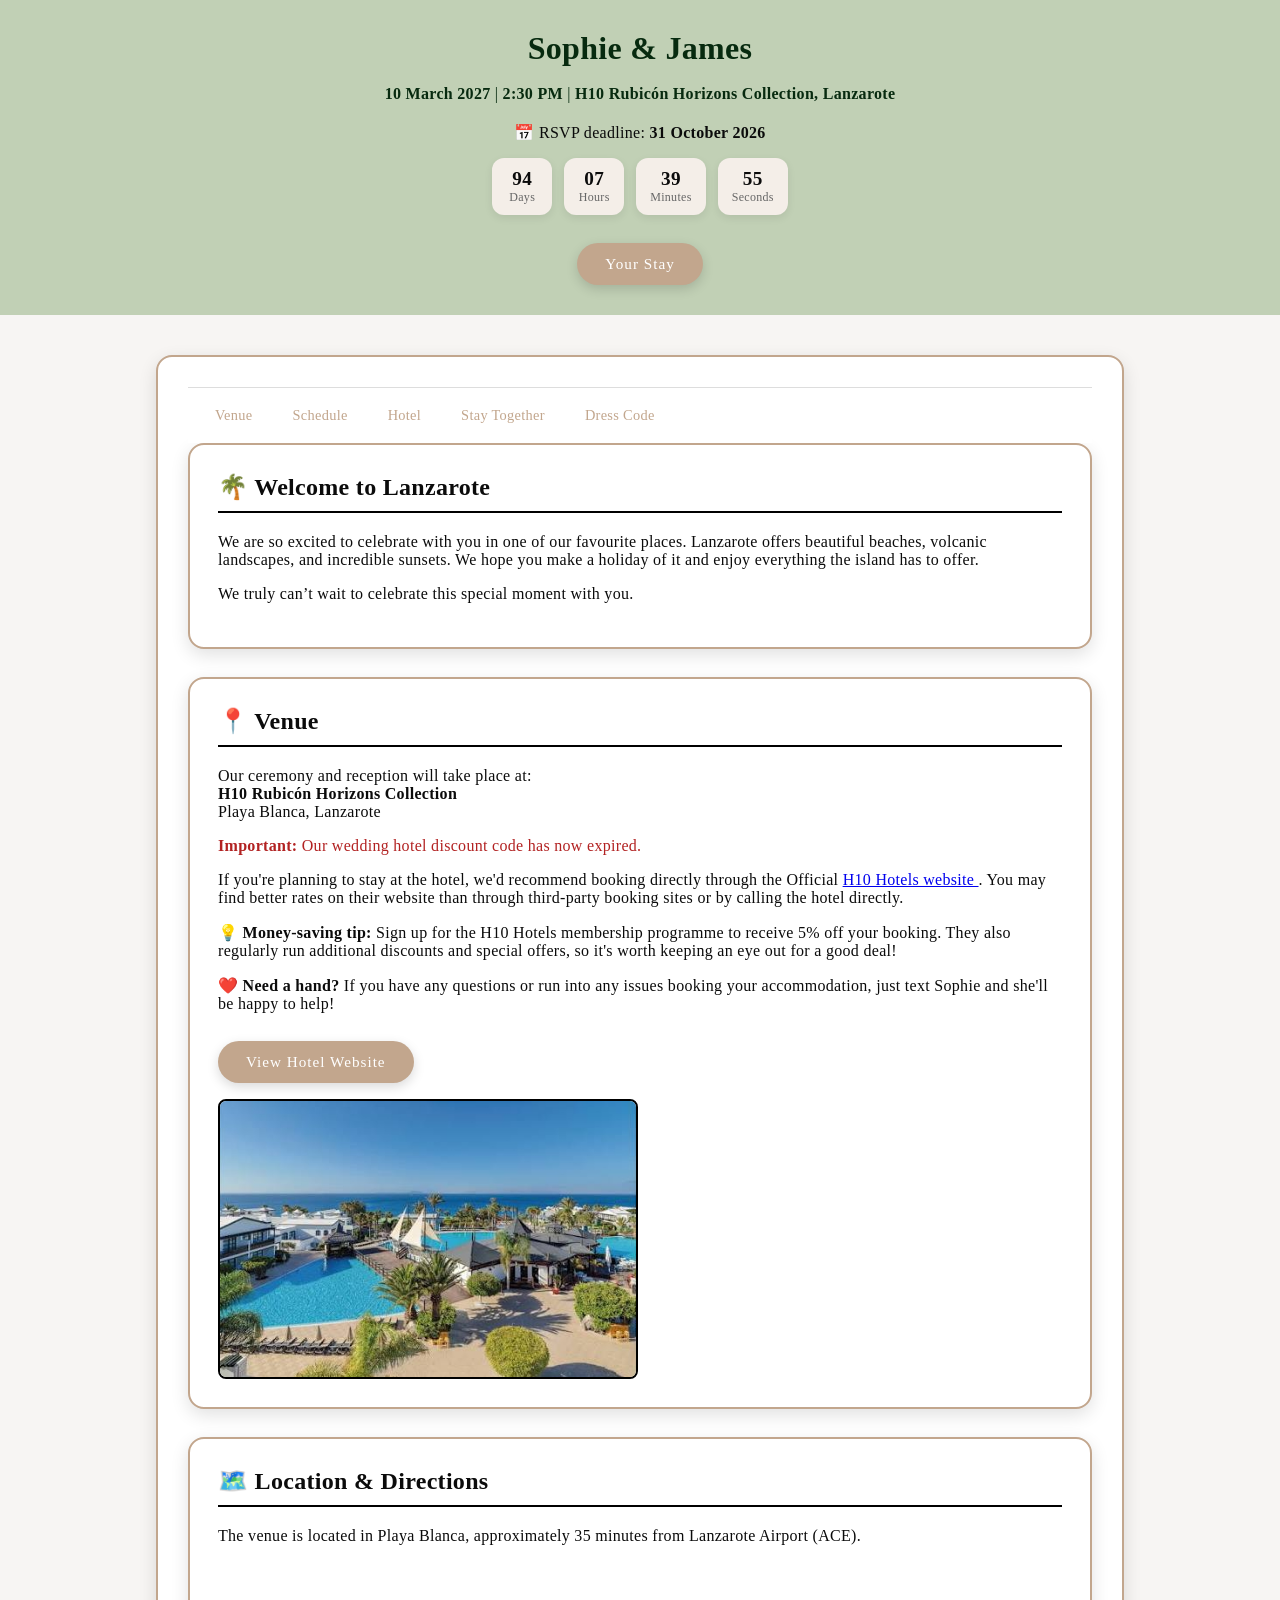
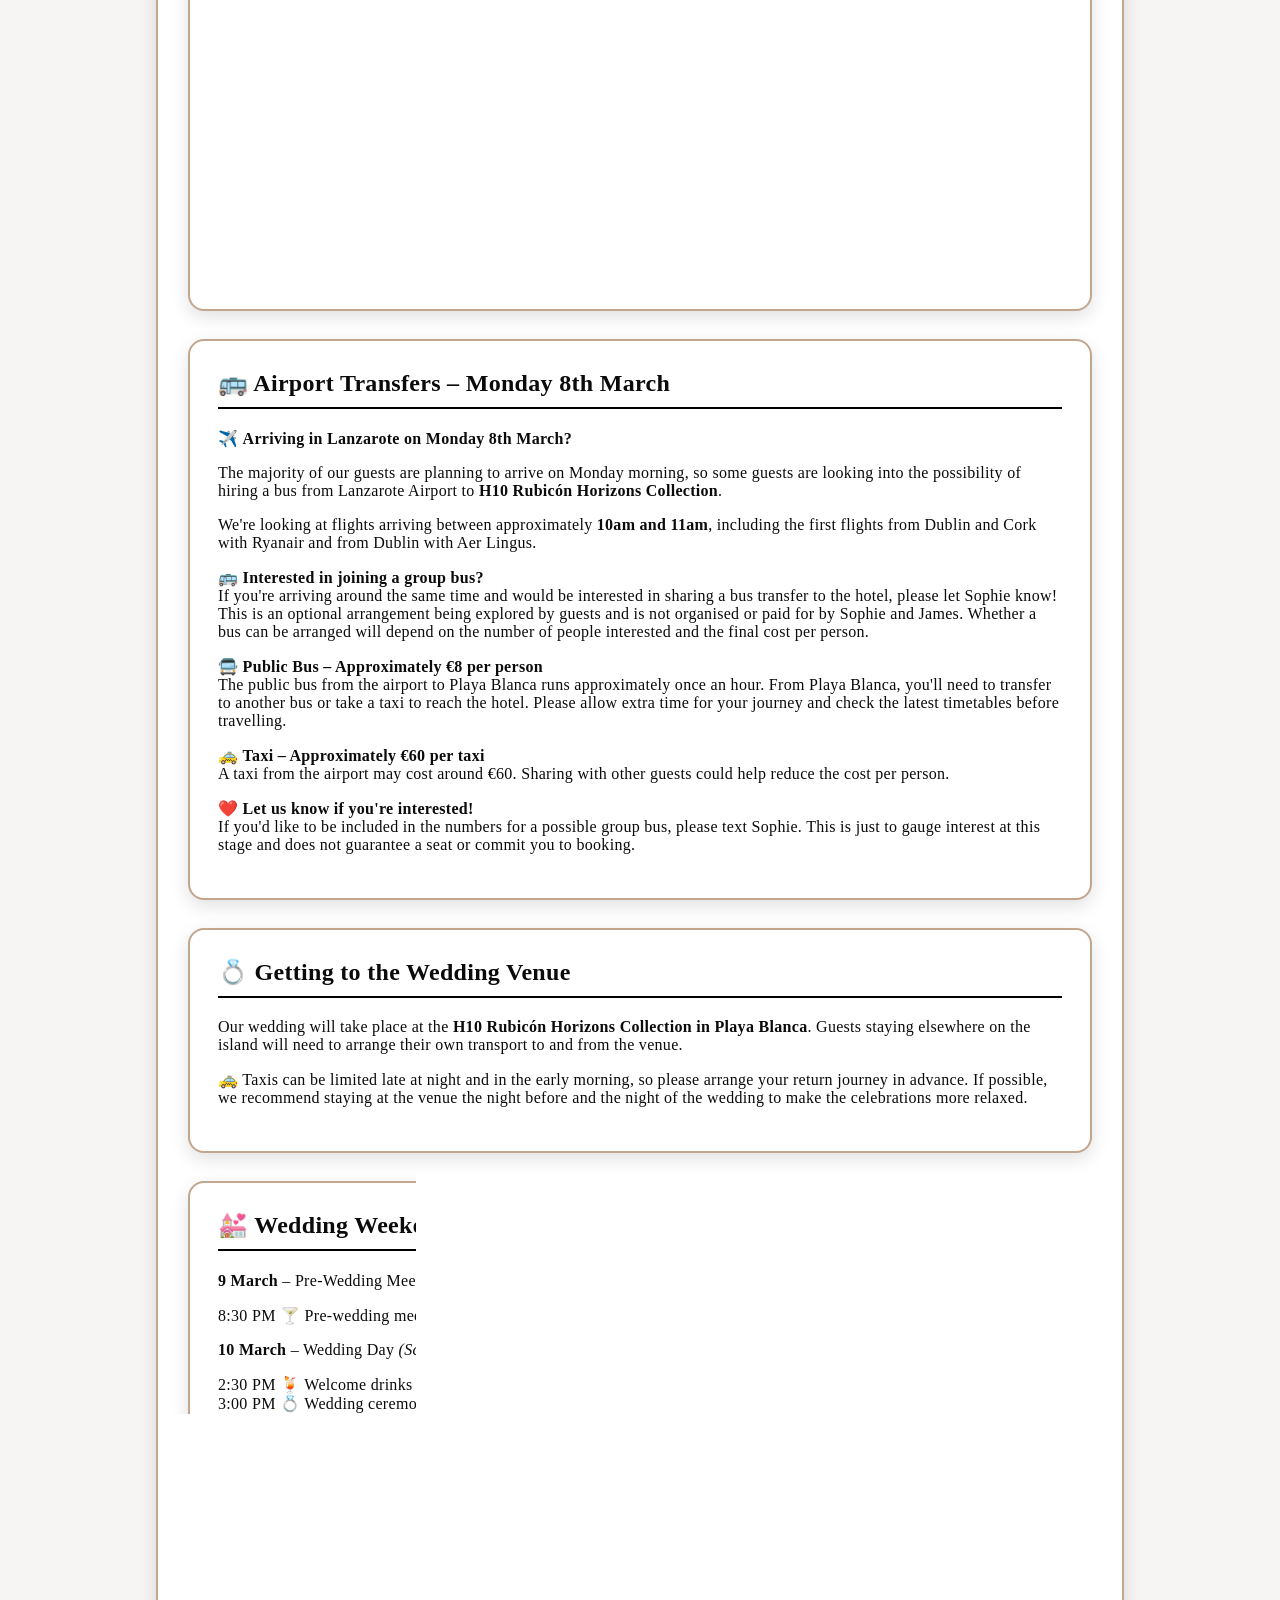
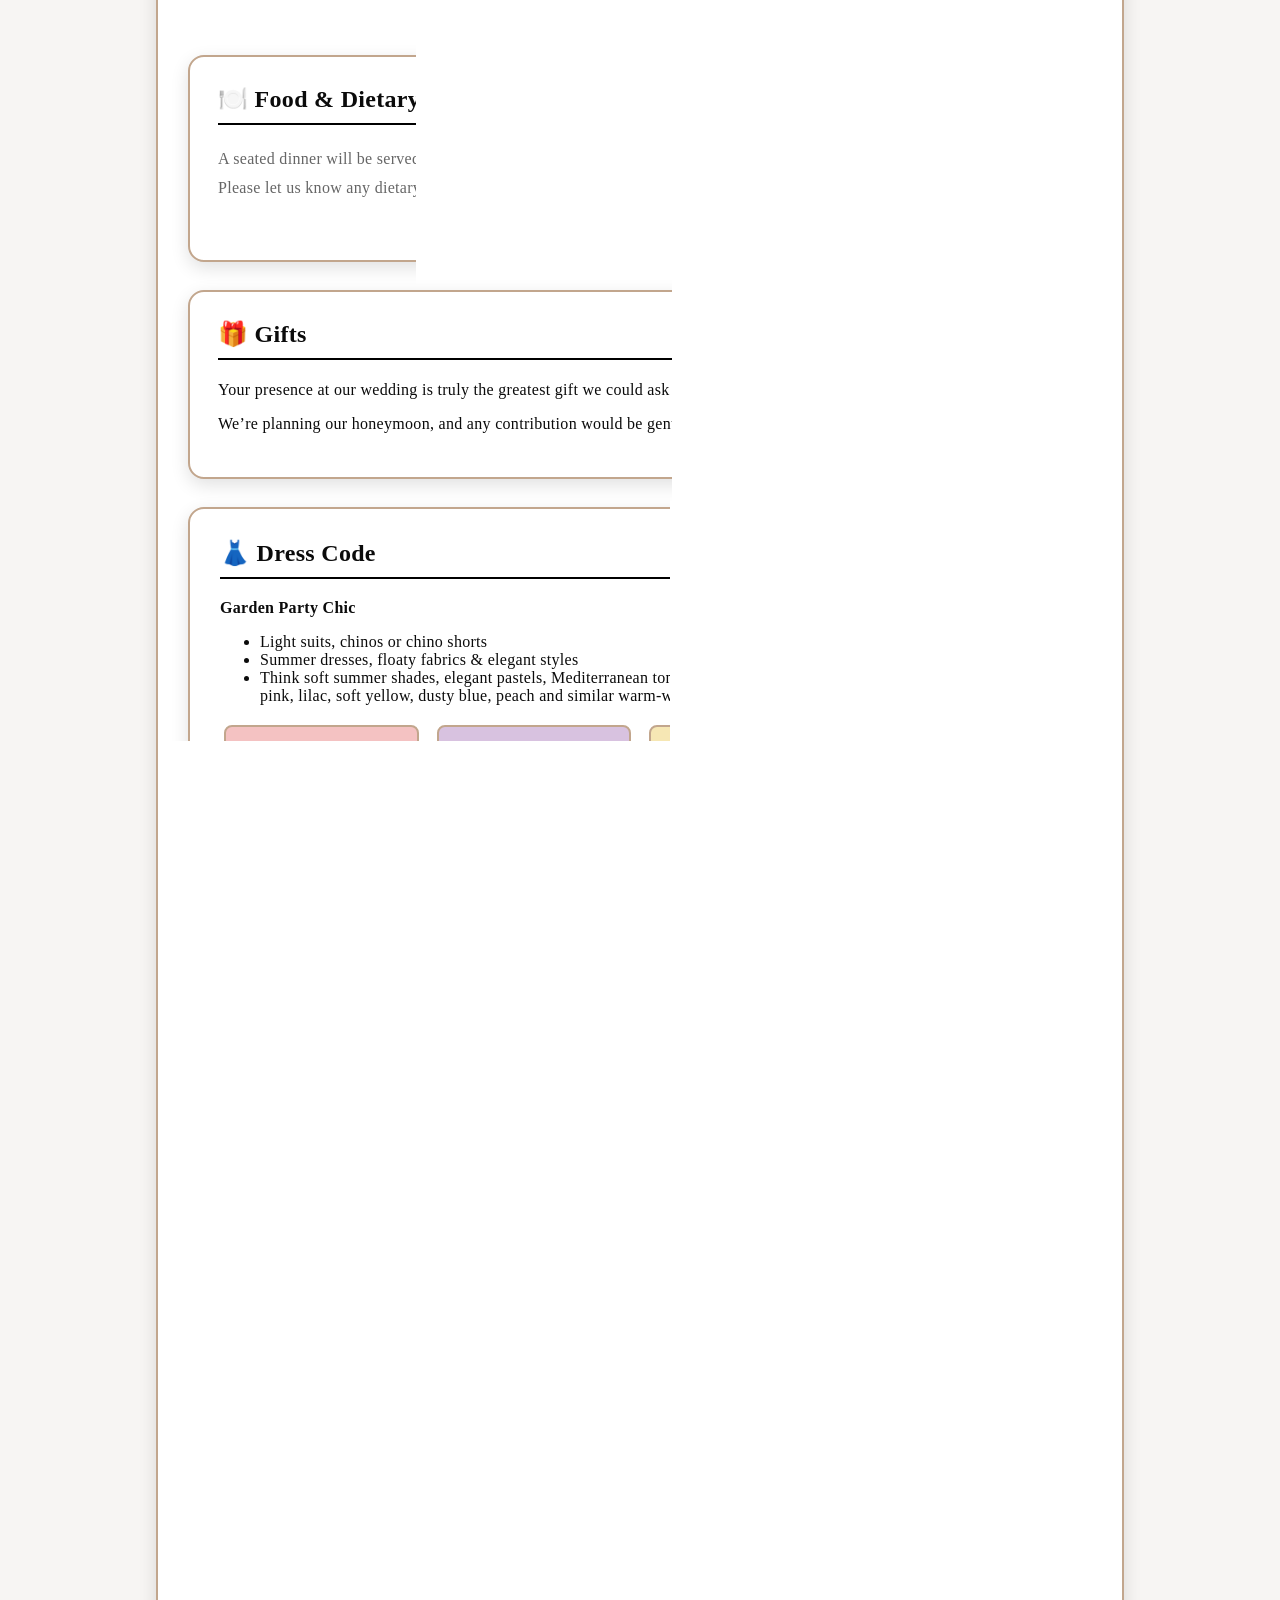
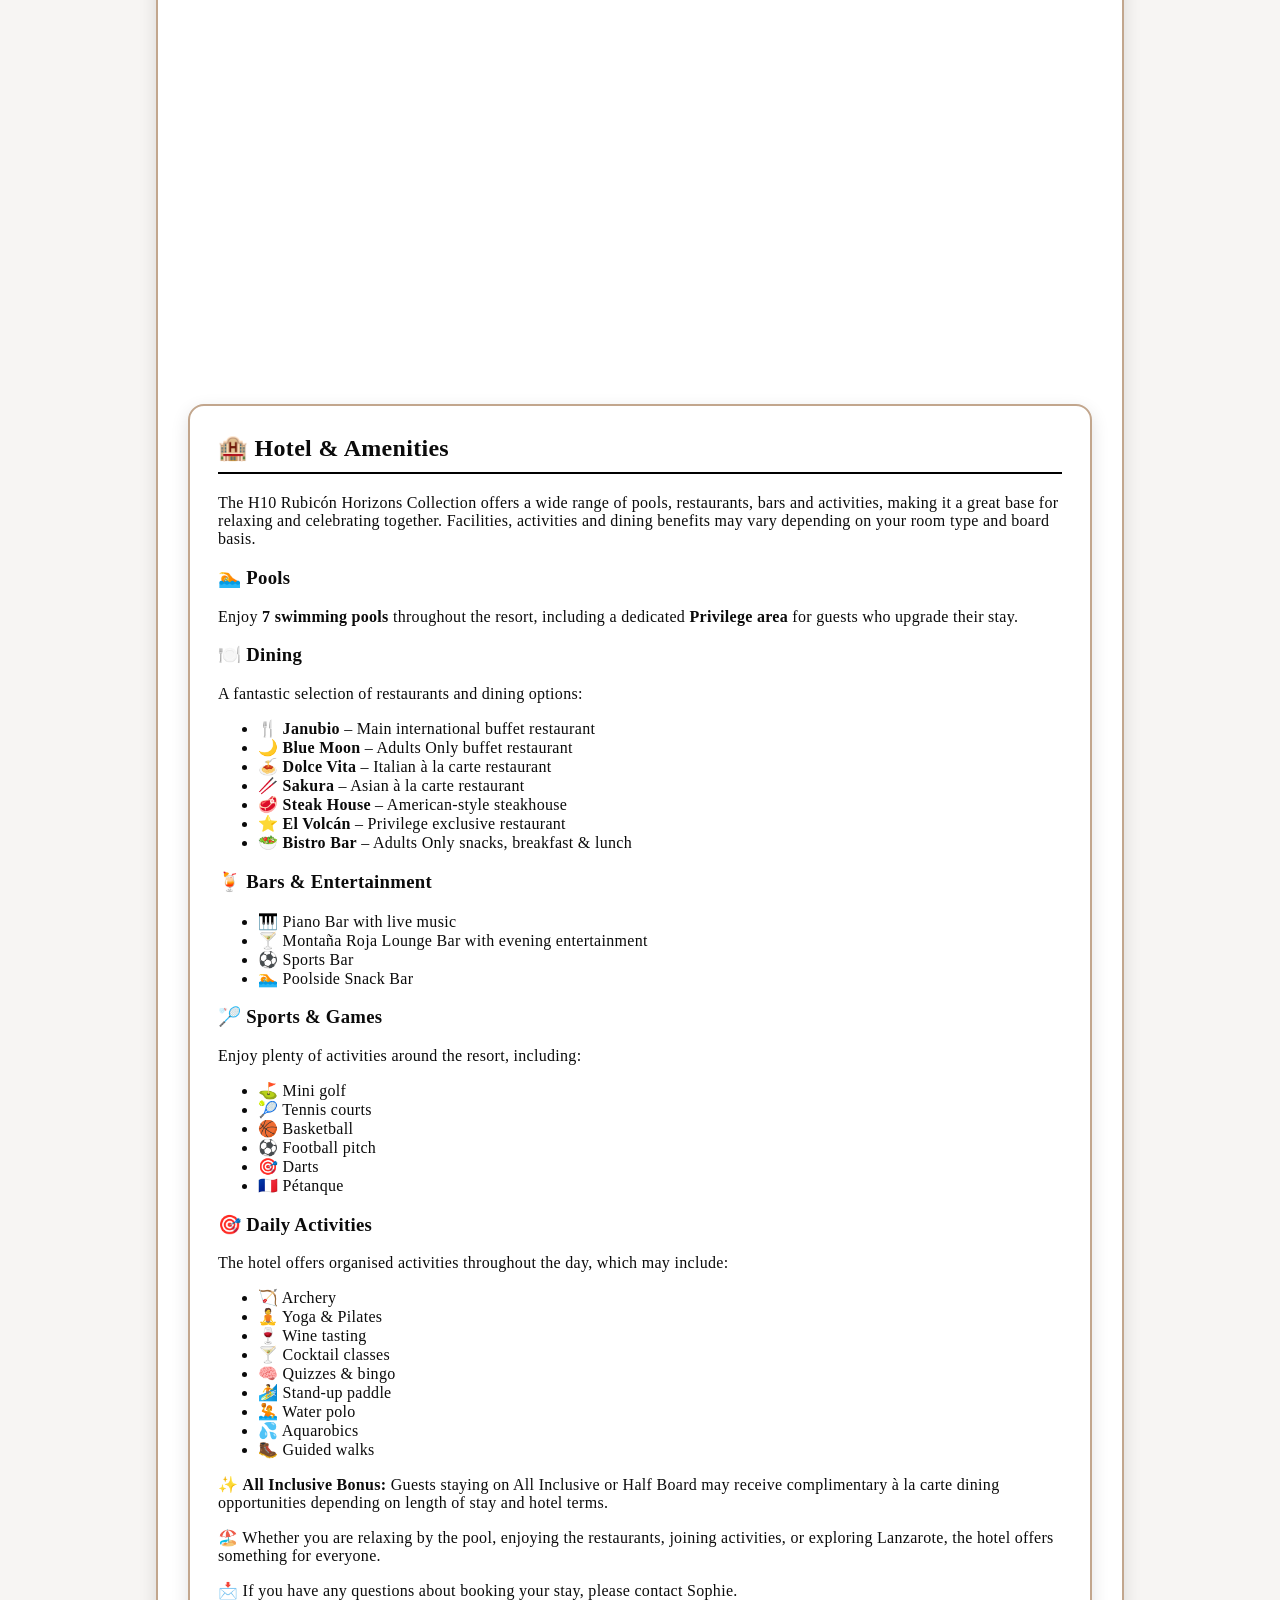
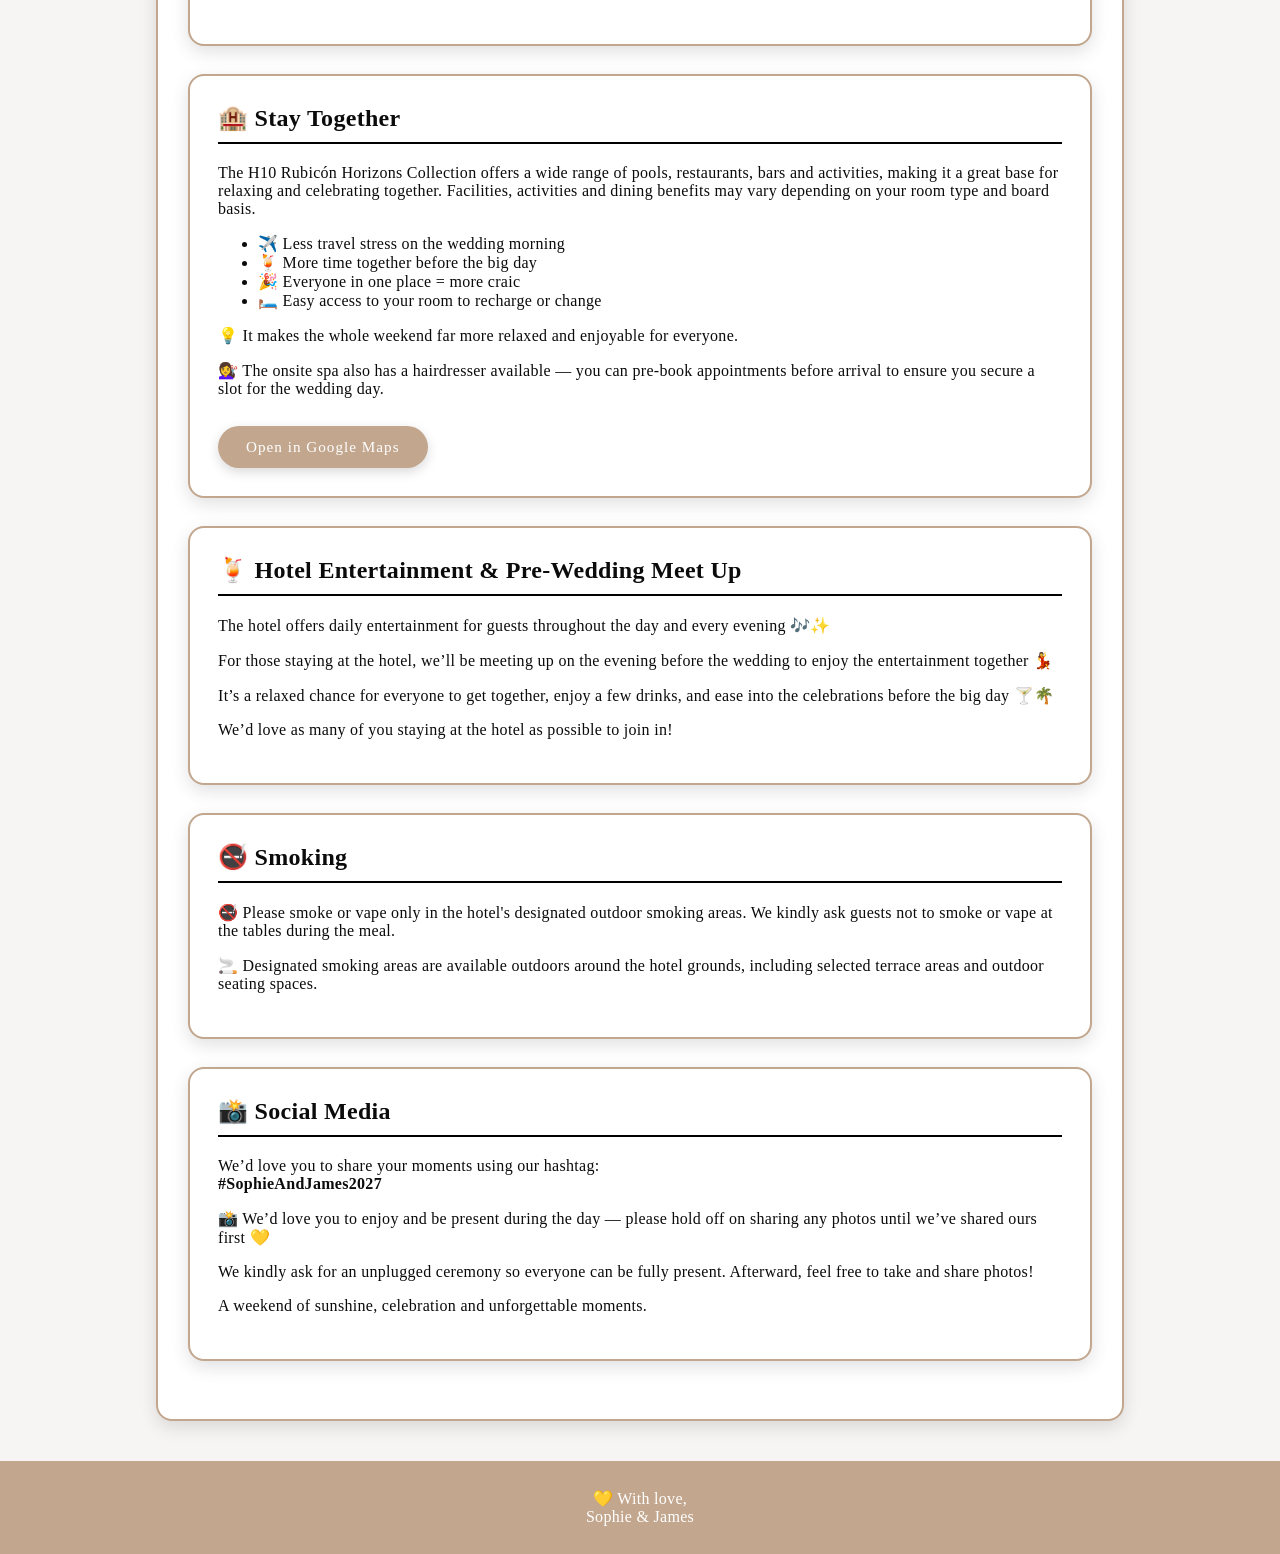
==== commit a7e3801b: "Update index.html" ====
--- a/index.html
+++ b/index.html
@@ -38,7 +38,7 @@
     </div>
 
 
-<a href="Your Stay.html" class="story-button">Wedding Day</a>
+<a href="Your Stay.html" class="story-button">Your Stay</a>
 
 <a id="rsvp-button"
    href="https://docs.google.com/forms/d/e/1FAIpQLScNASIlrc_pmaI7GhOu7lboGWz-QasQZGJTLqLWf3YtJgB80Q/viewform"
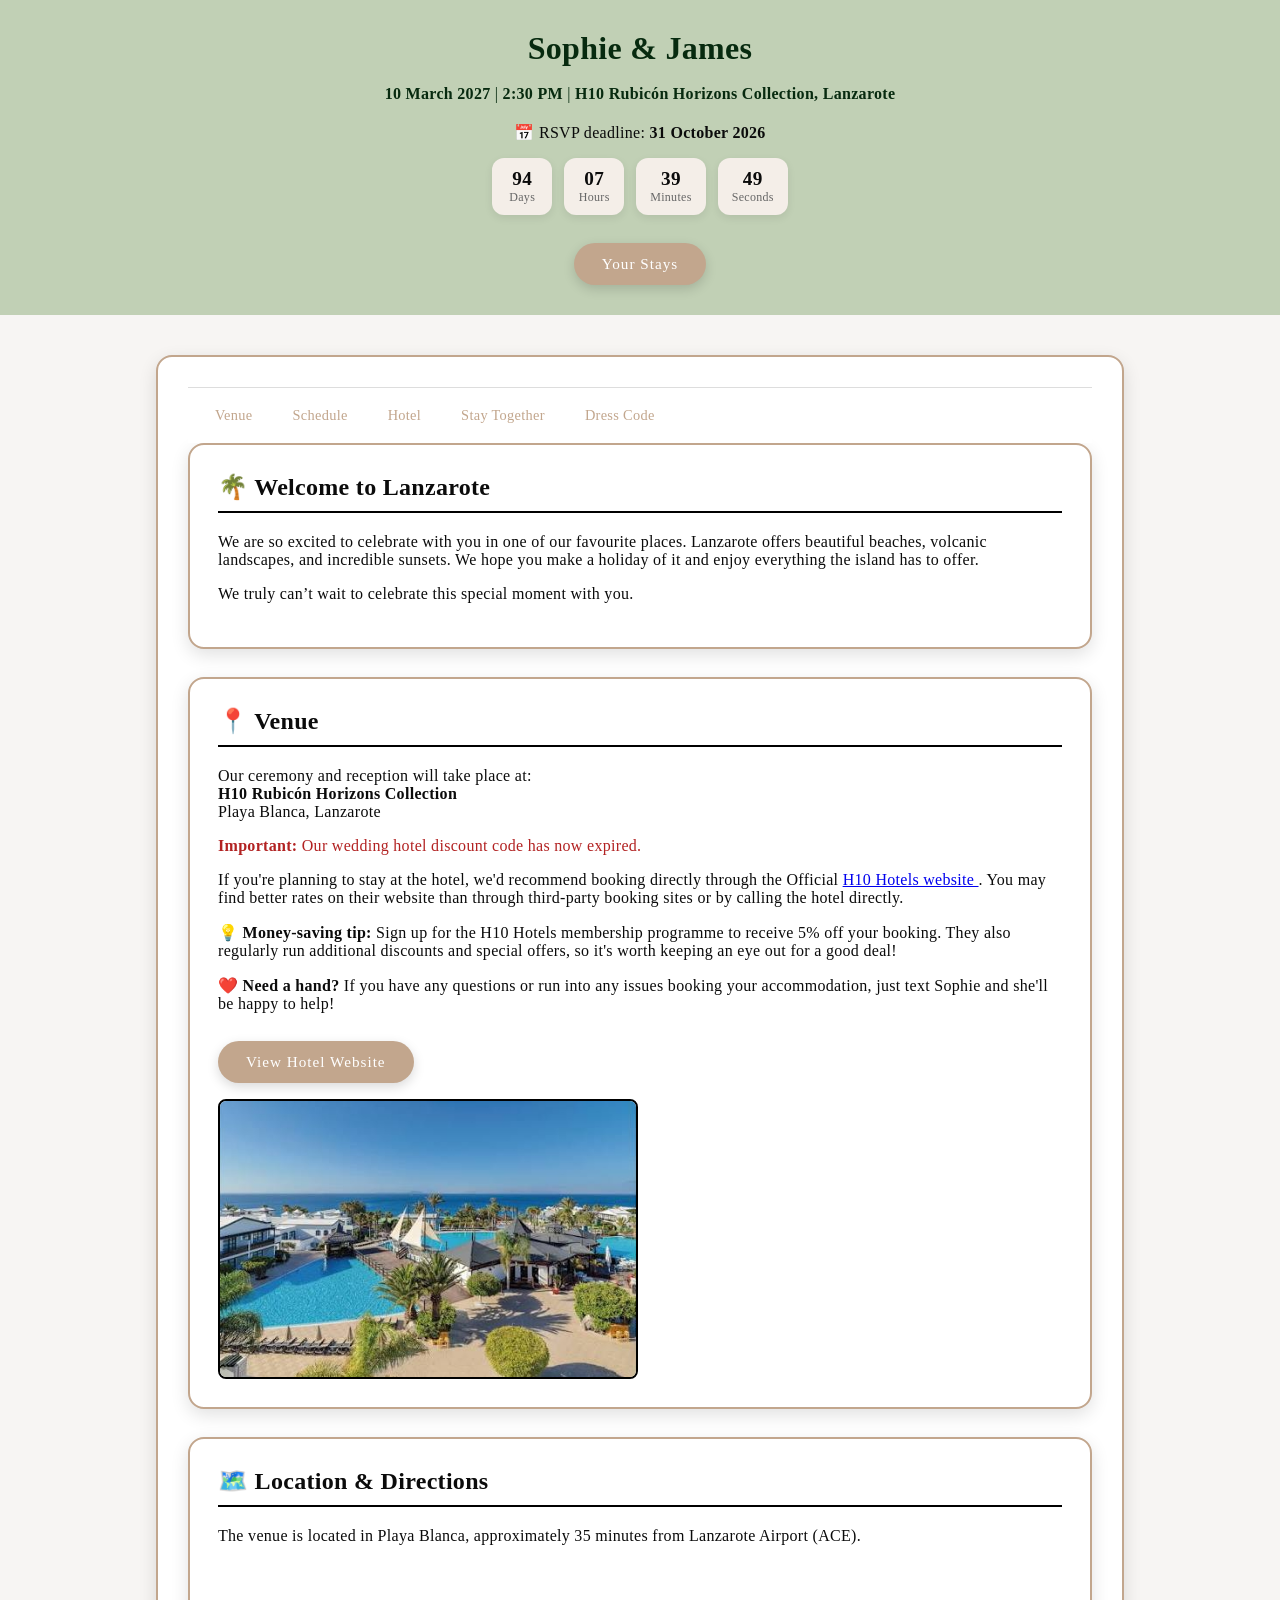
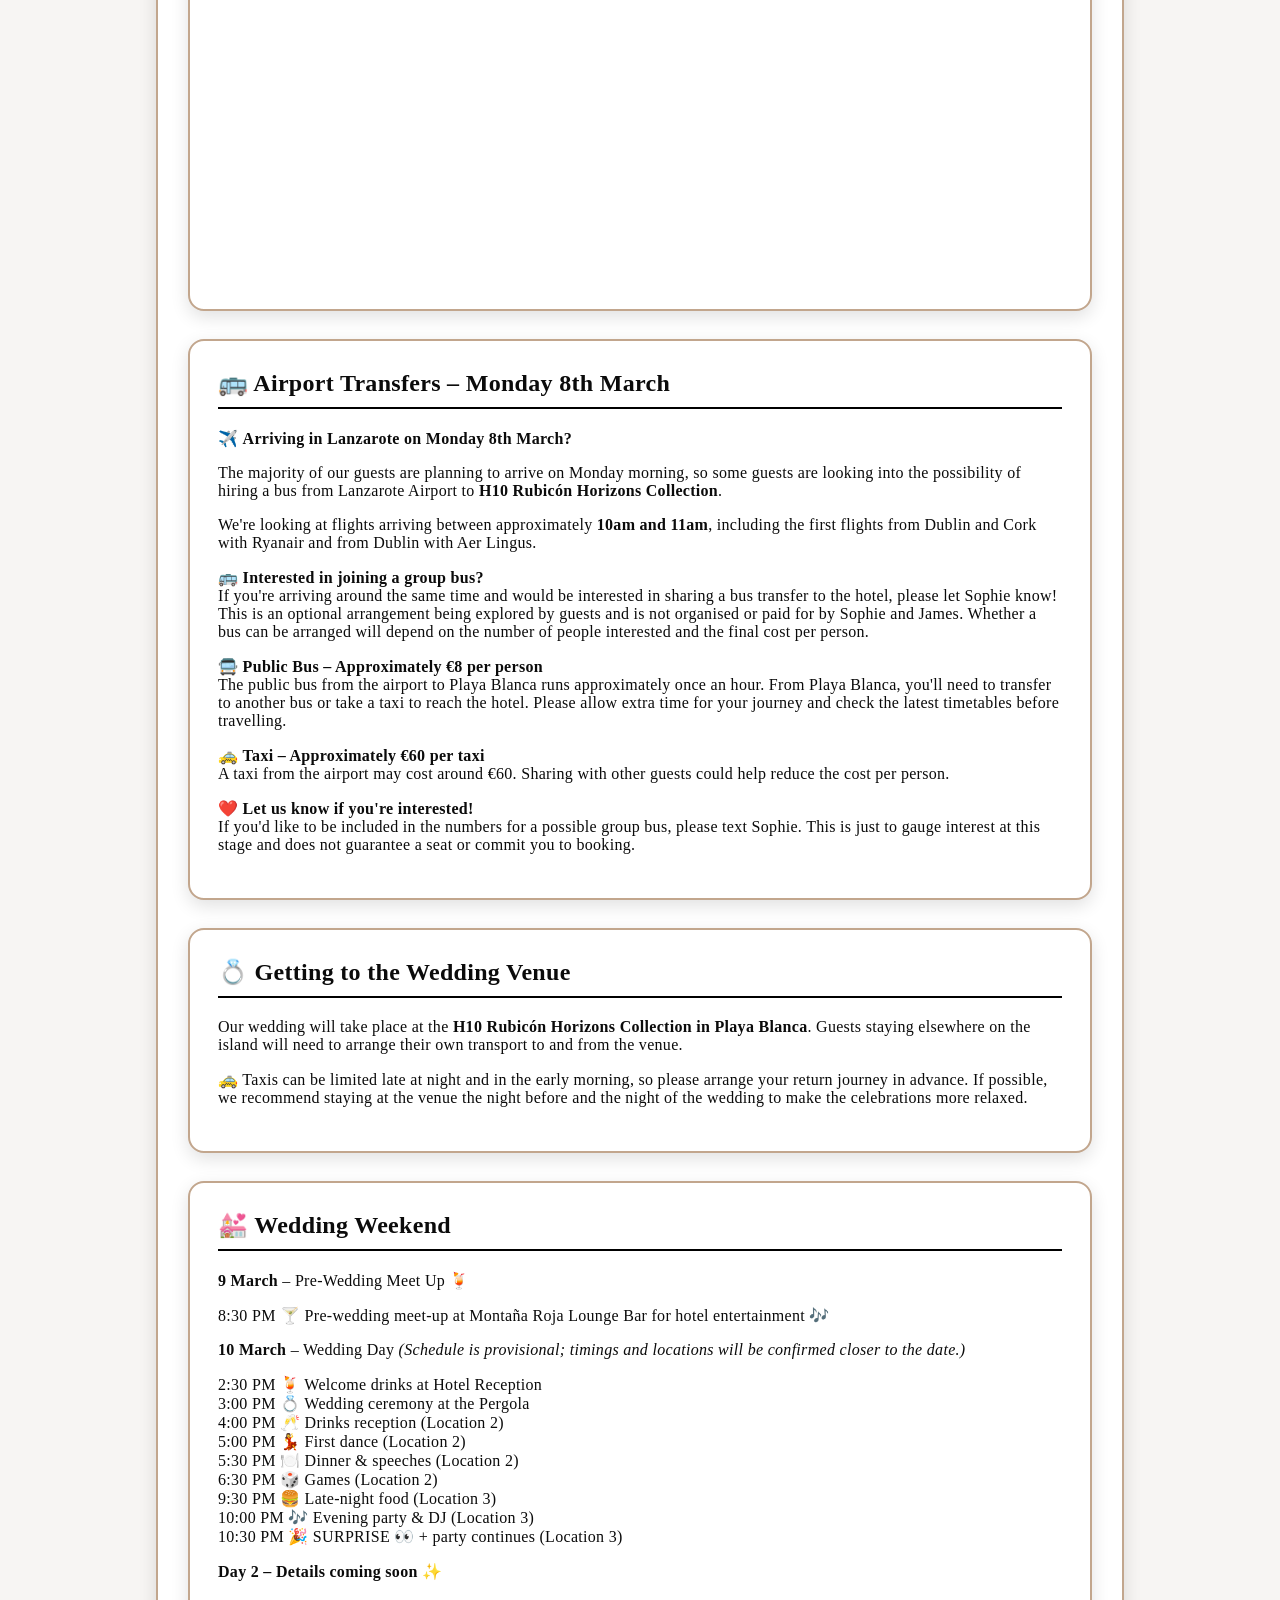
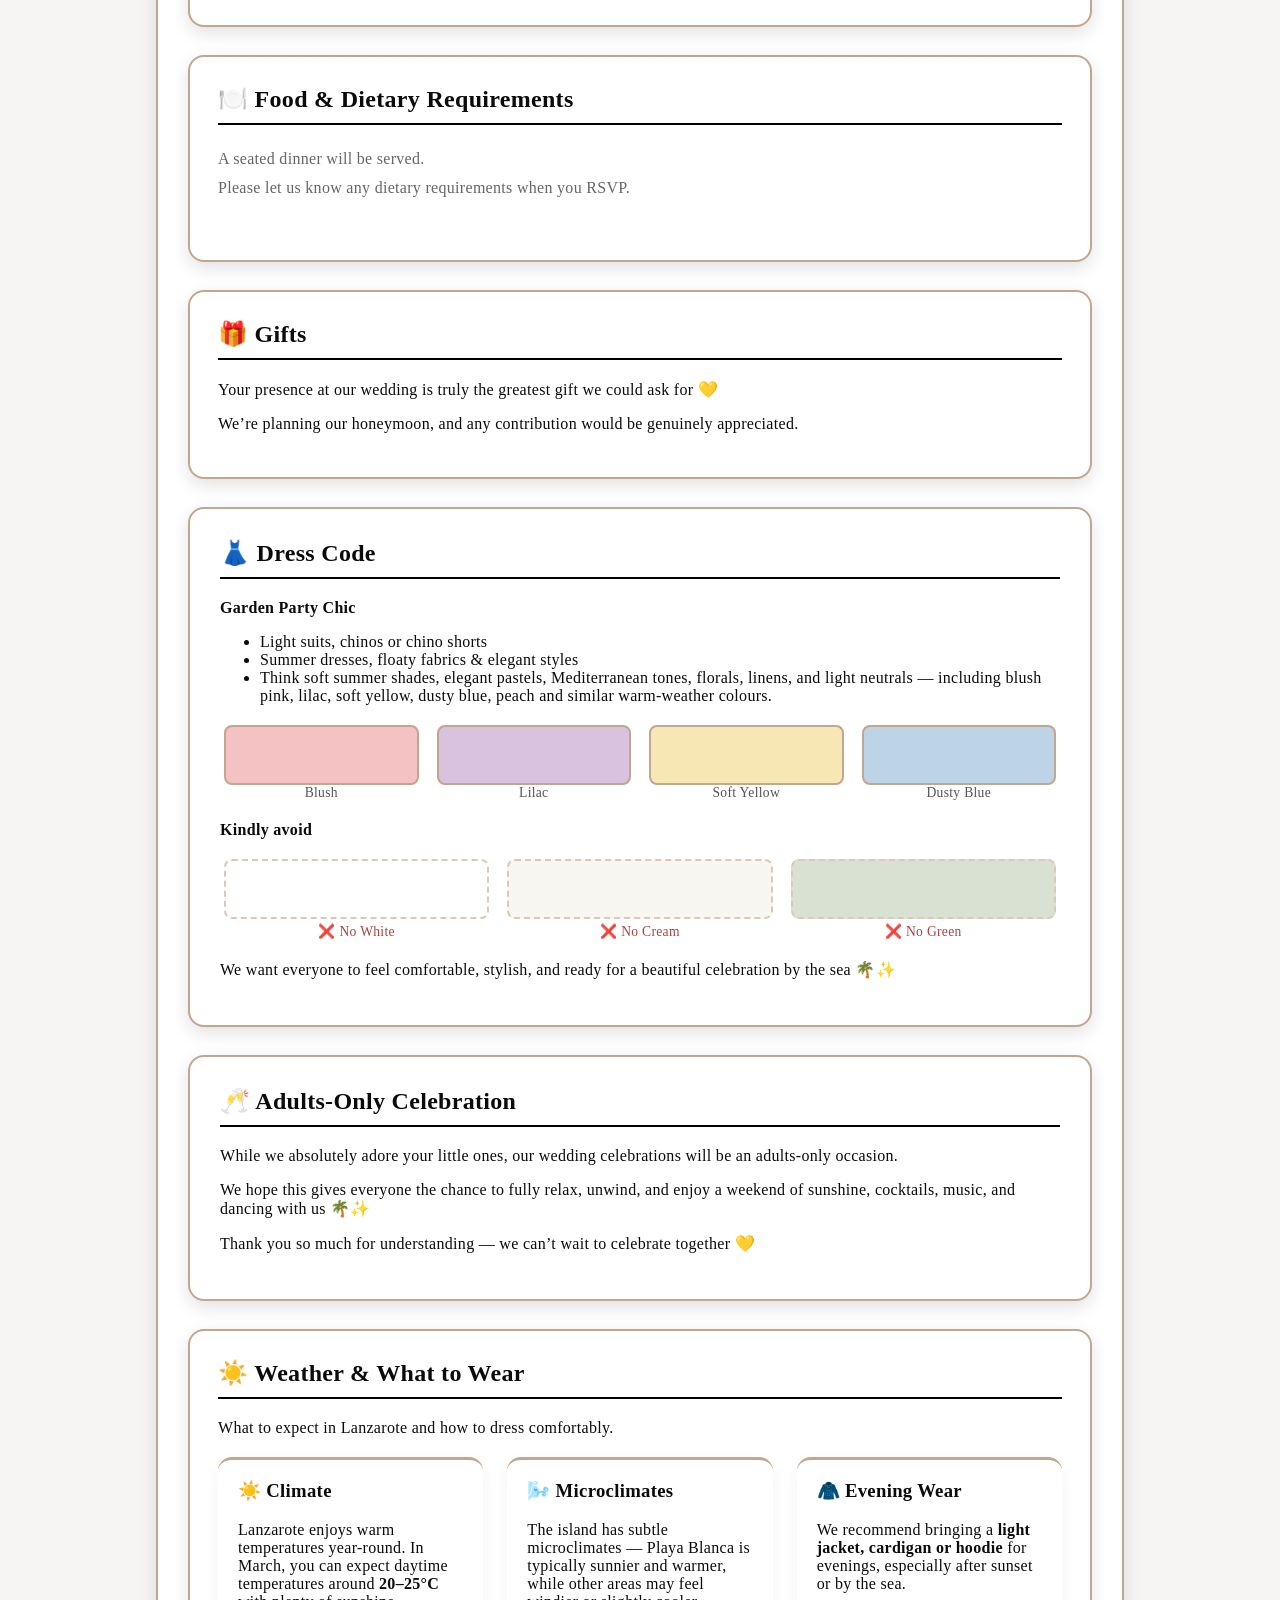
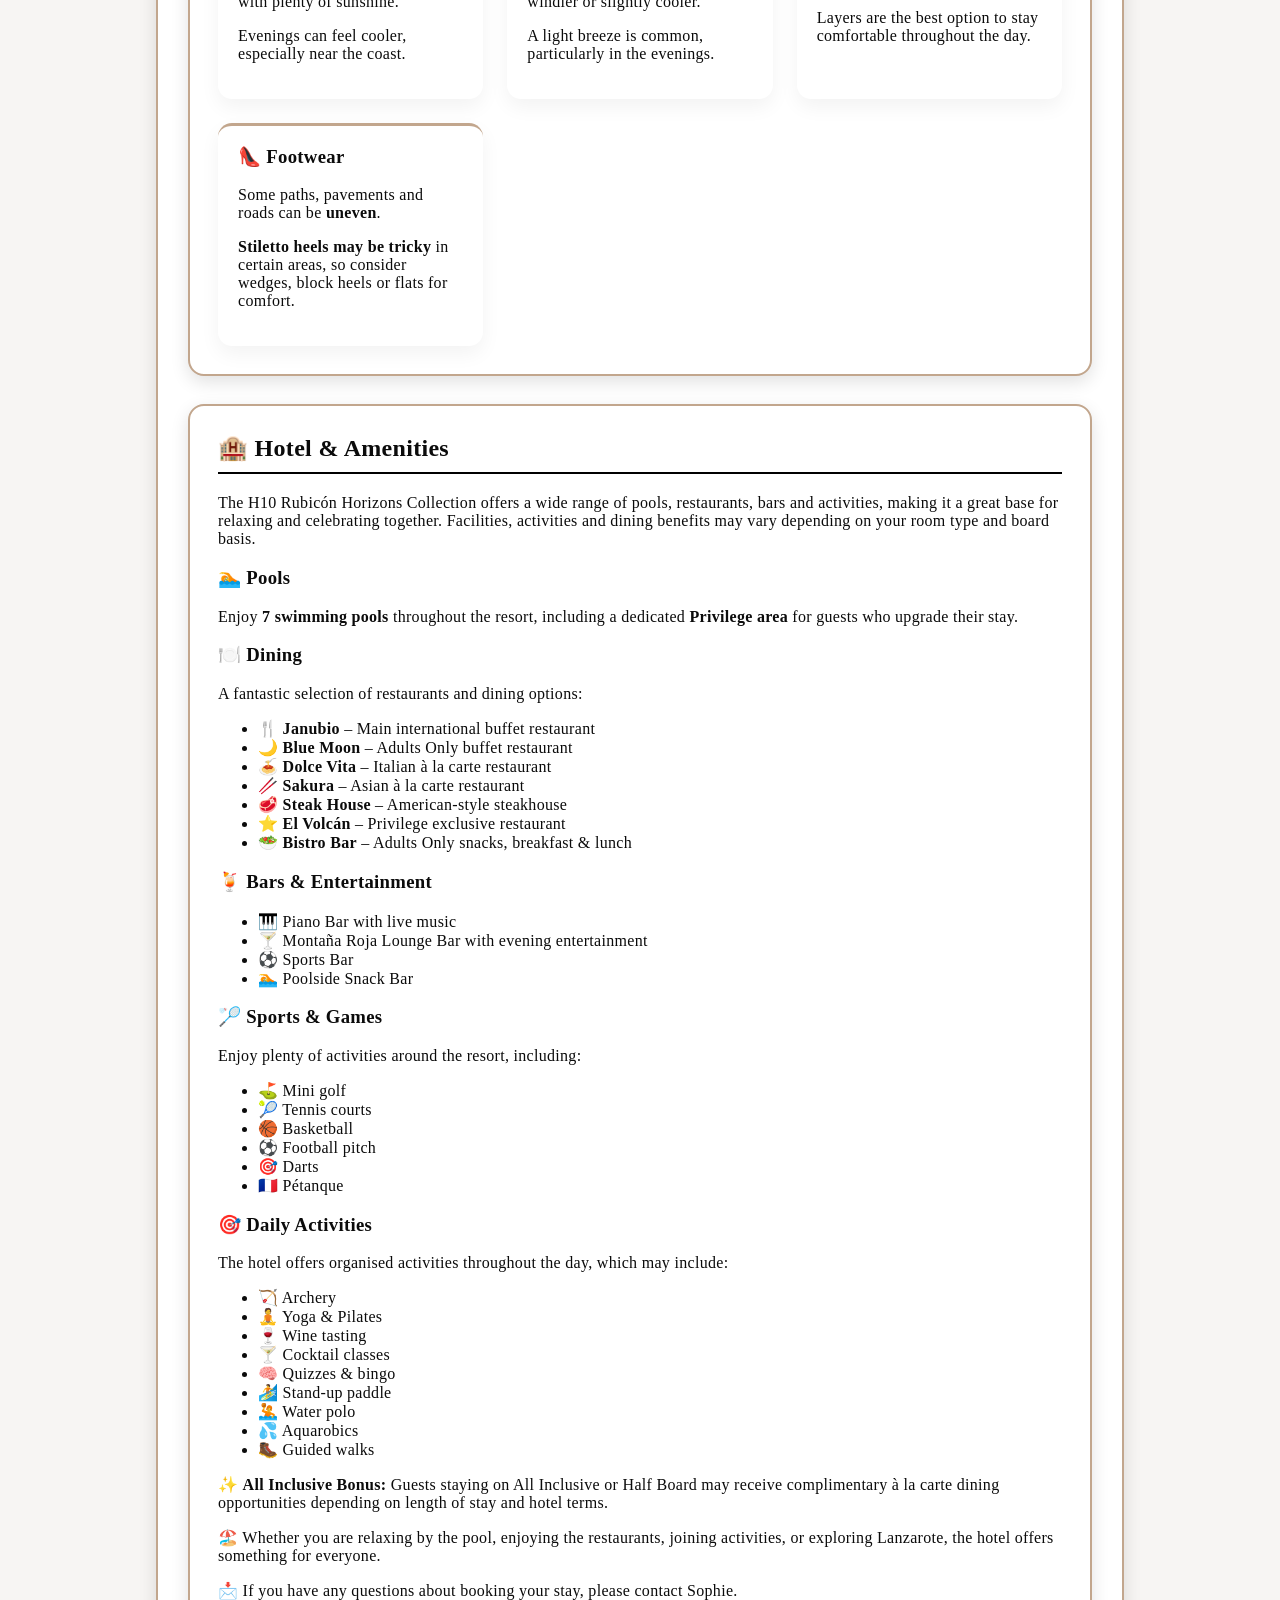
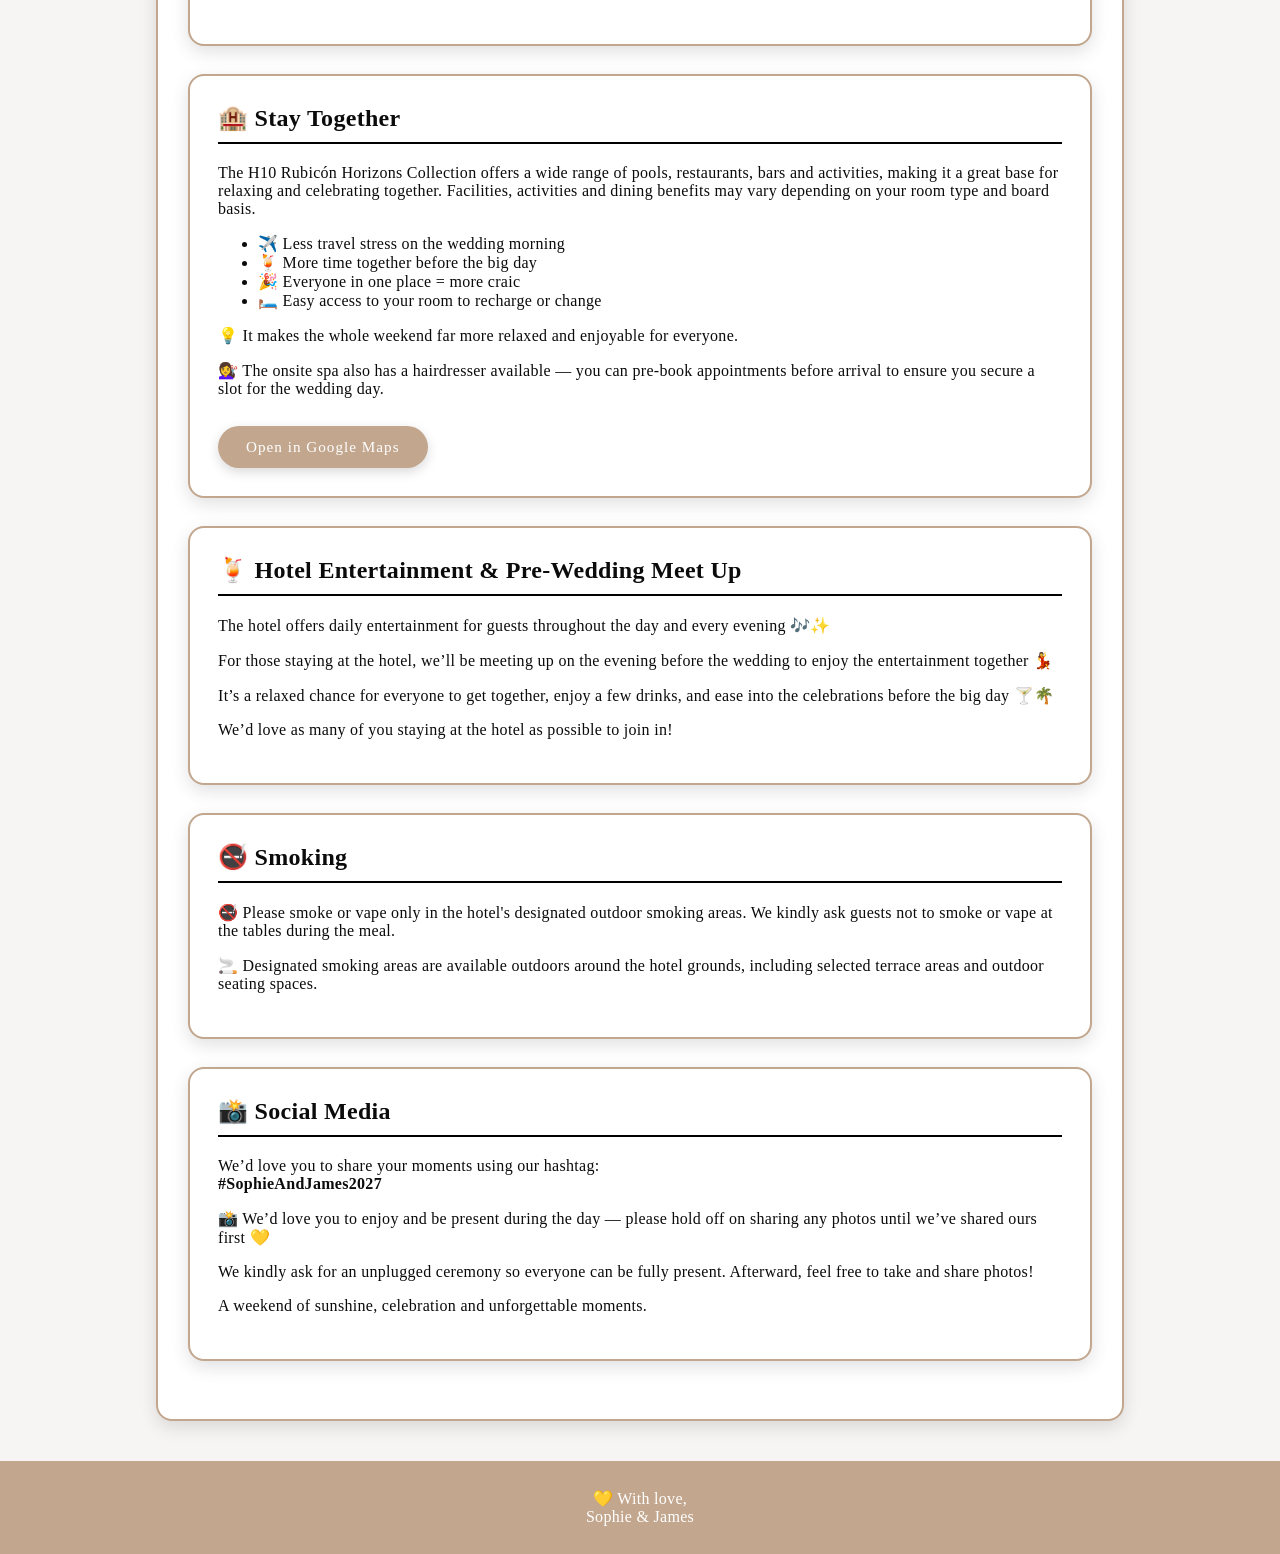
==== commit f8852c79: "index.html" ====
--- a/index.html
+++ b/index.html
@@ -38,7 +38,7 @@
     </div>
 
 
-<a href="Your Stay.html" class="story-button">Your Stay</a>
+<a href="Your Stay.html" class="story-button">Your Stays</a>
 
 <a id="rsvp-button"
    href="https://docs.google.com/forms/d/e/1FAIpQLScNASIlrc_pmaI7GhOu7lboGWz-QasQZGJTLqLWf3YtJgB80Q/viewform"
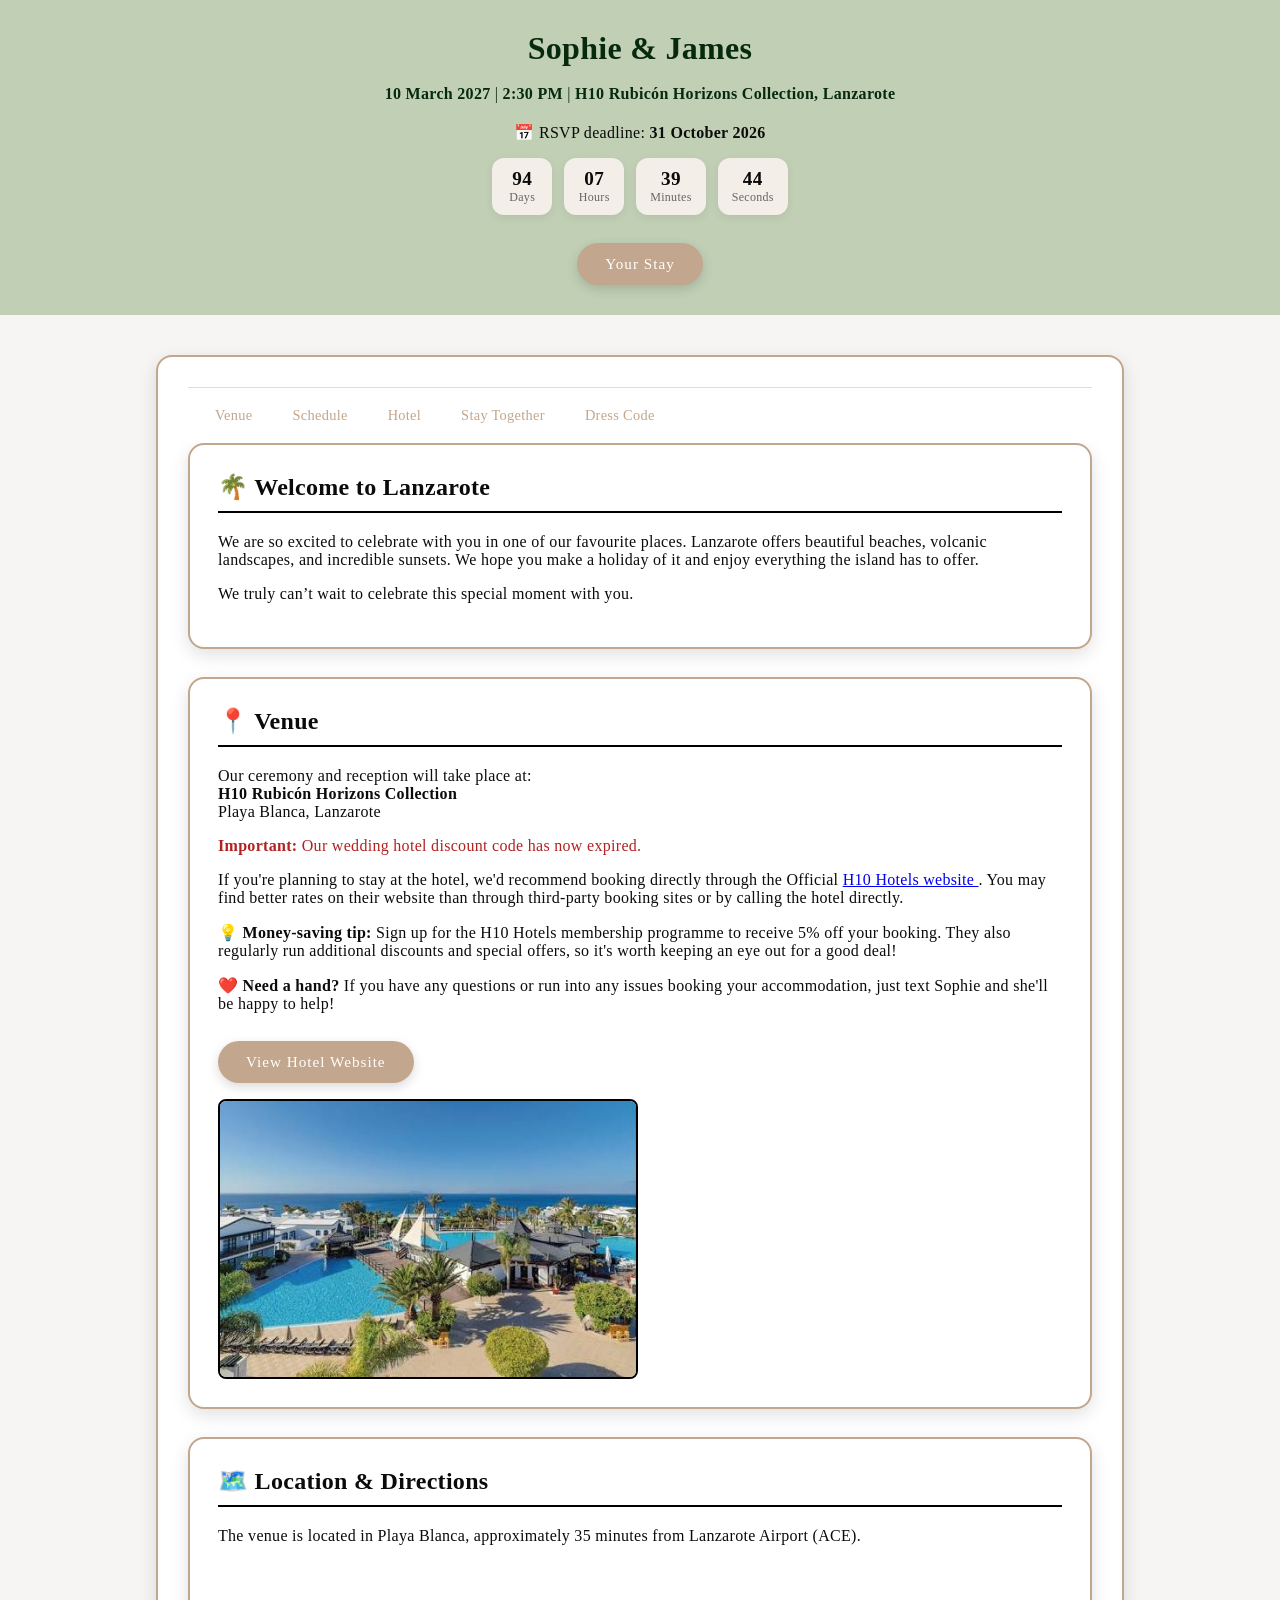
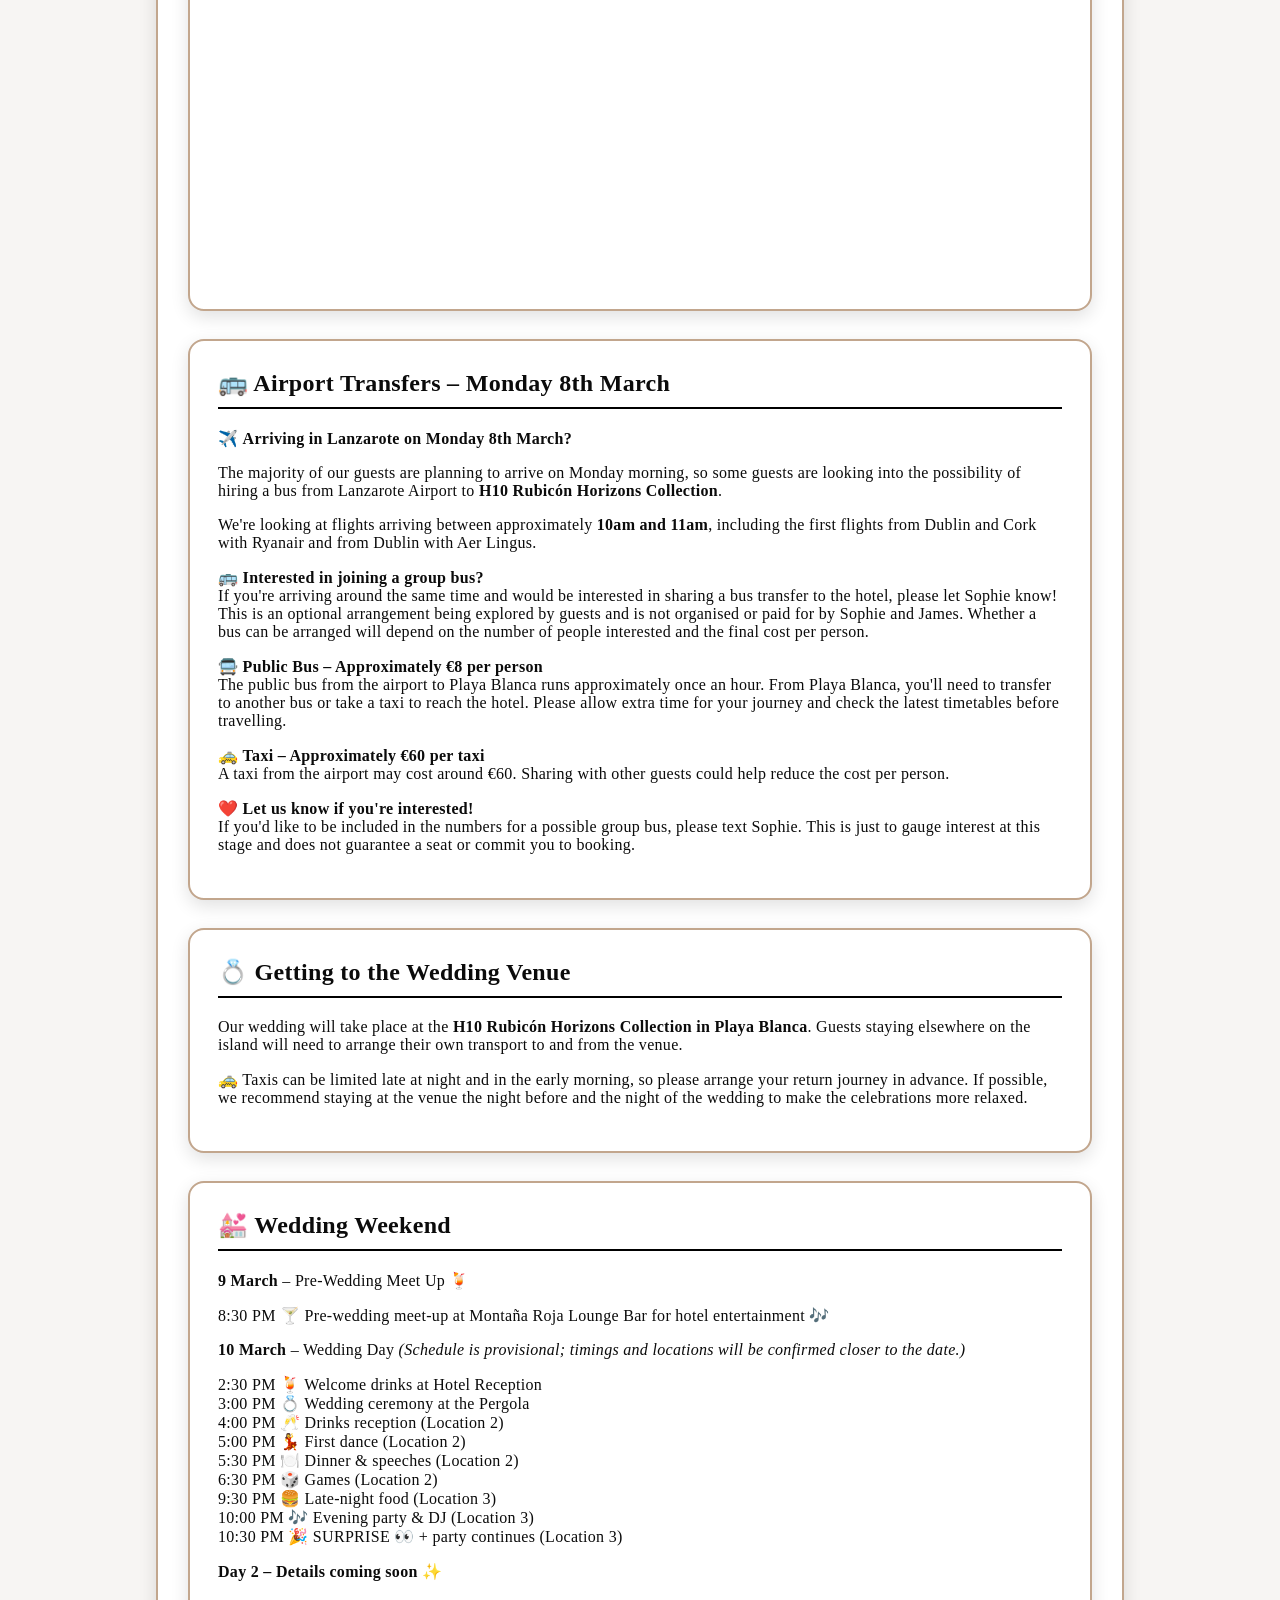
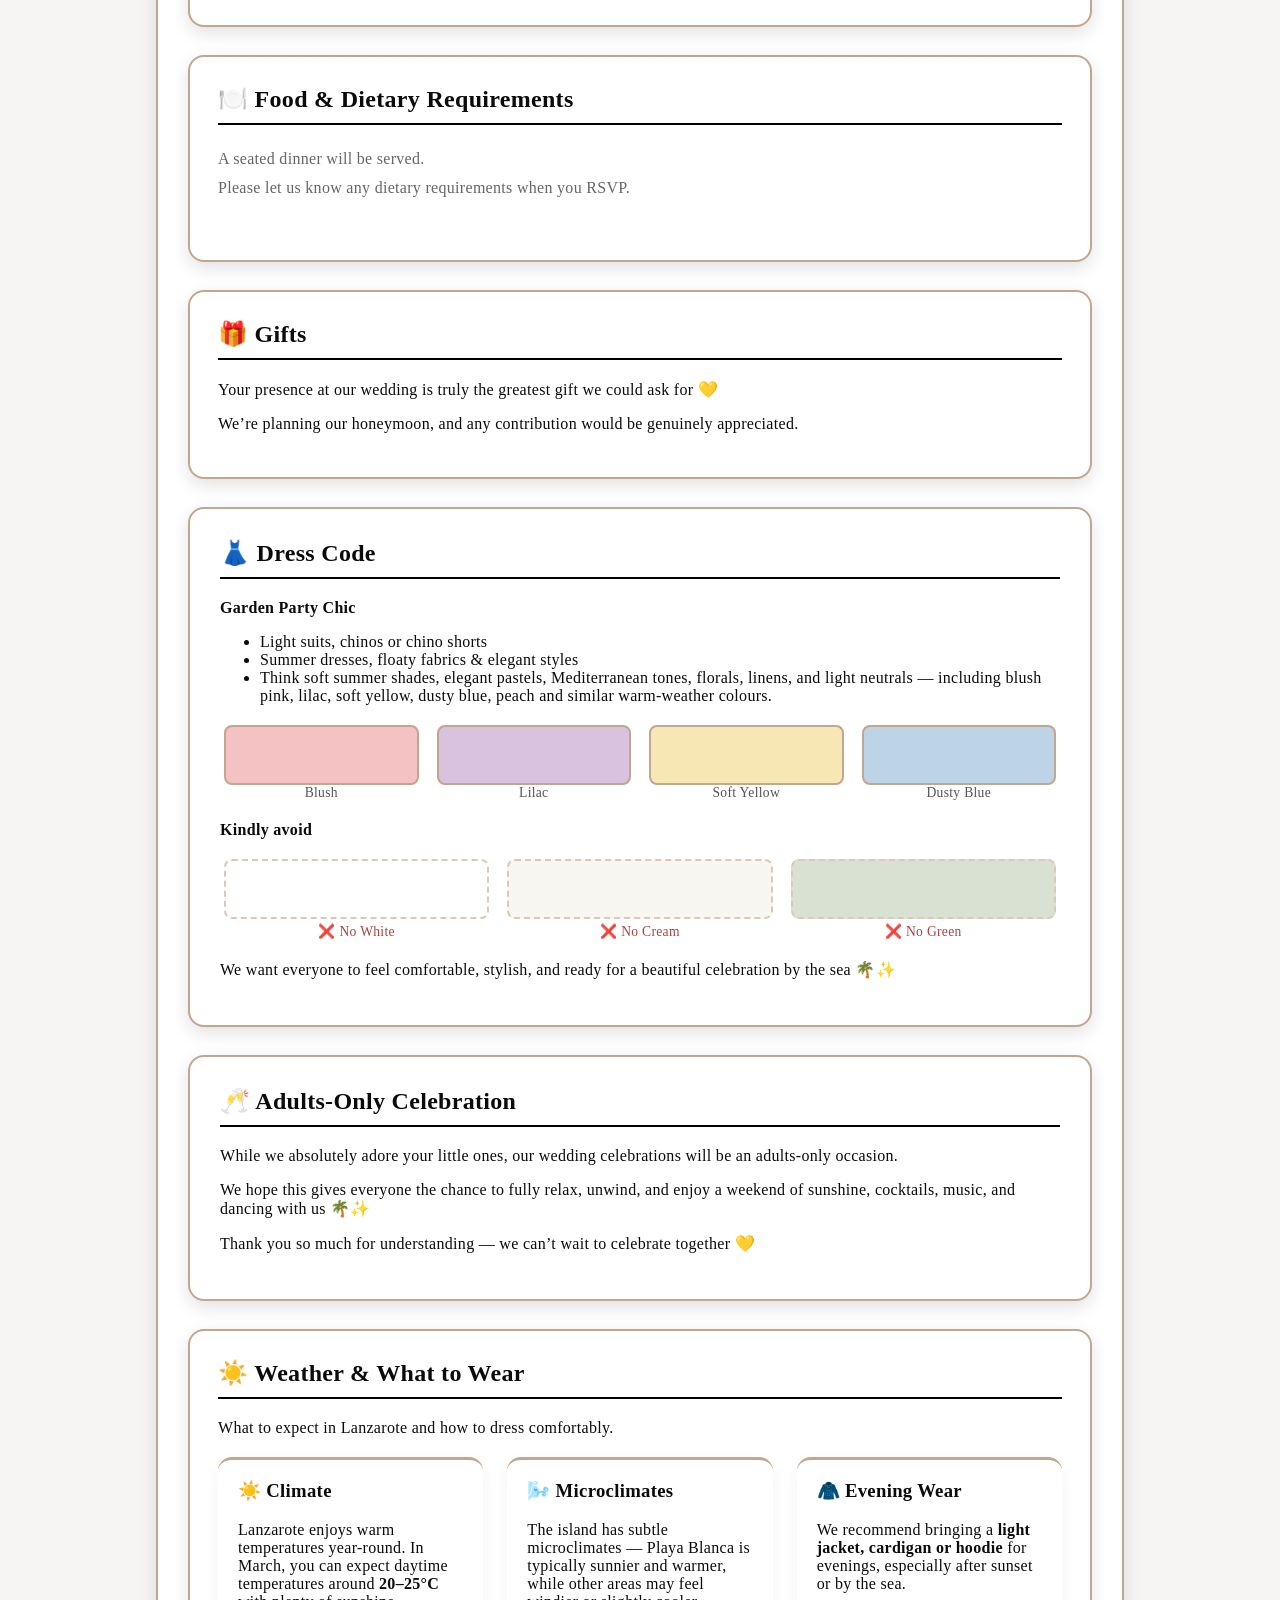
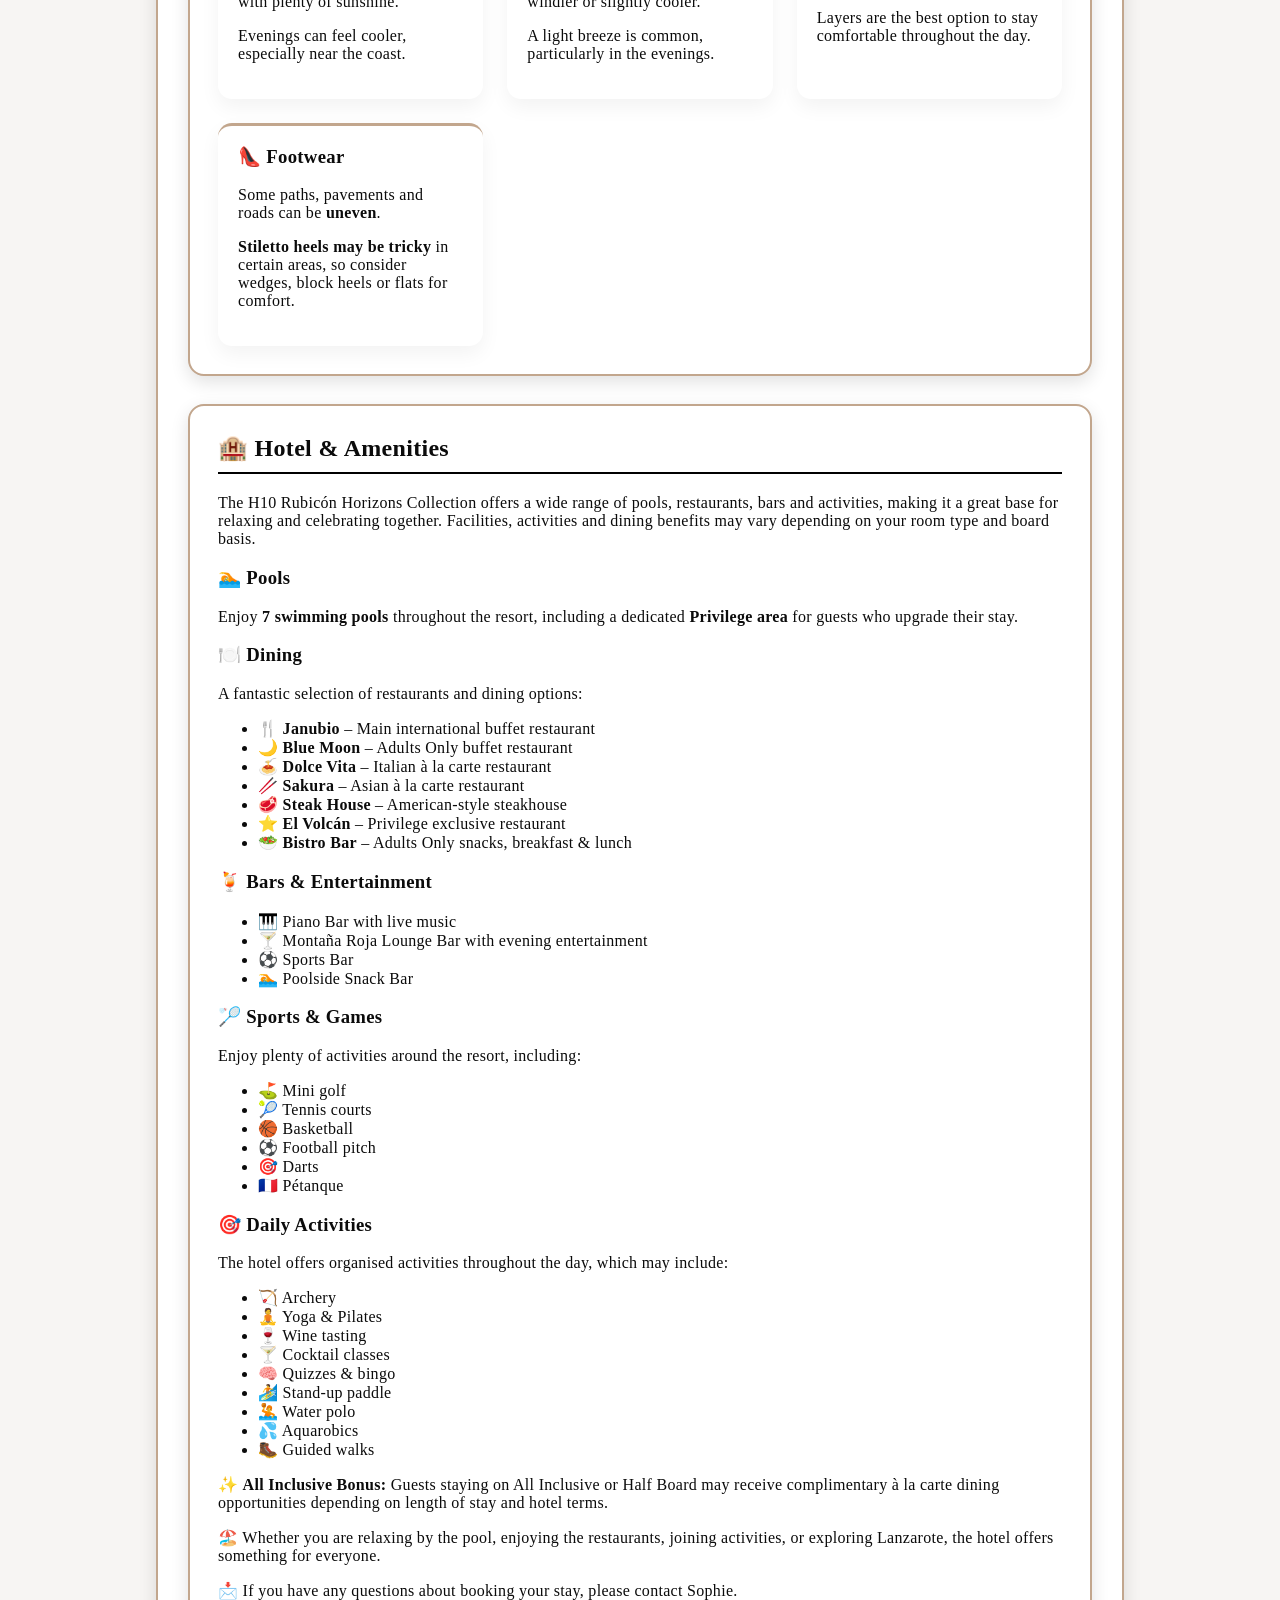
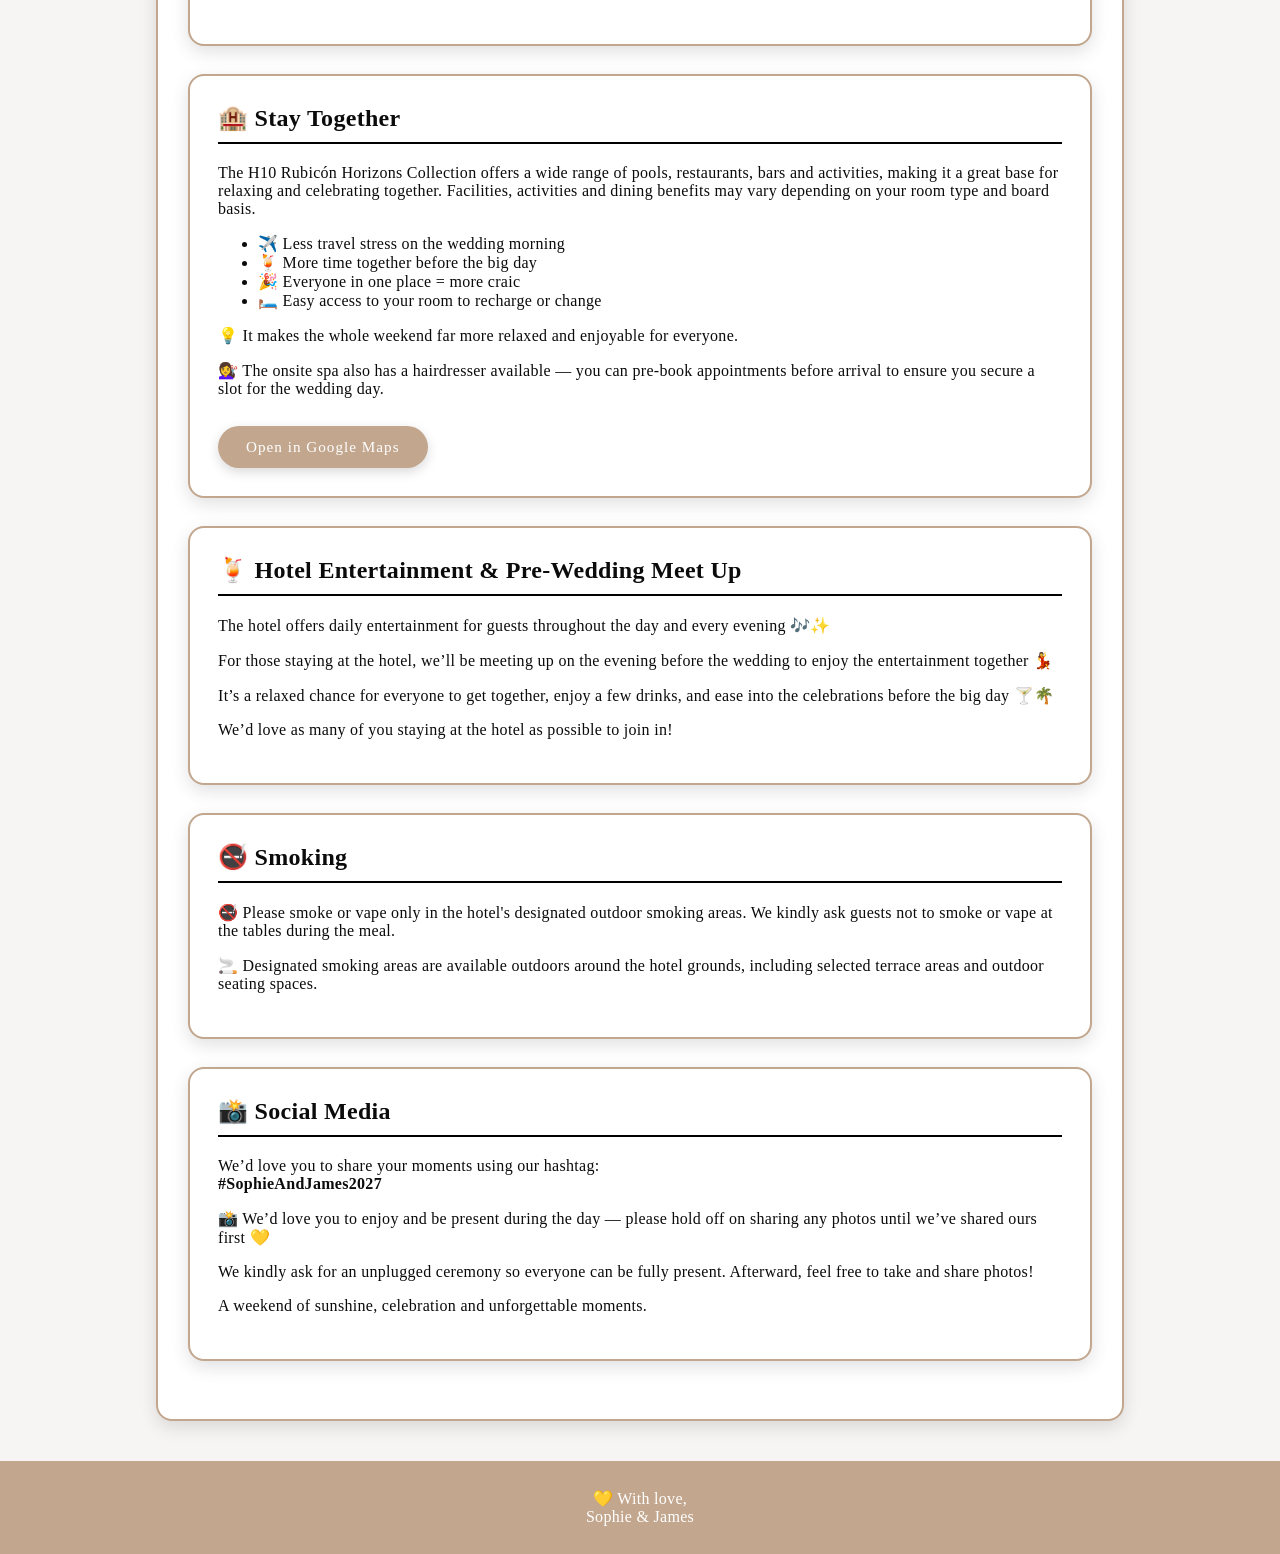
==== commit 5a312819: "index.html" ====
--- a/index.html
+++ b/index.html
@@ -38,7 +38,7 @@
     </div>
 
 
-<a href="Your Stay.html" class="story-button">Your Stays</a>
+<a href="Your Stay.html" class="story-button">Your Stay</a>
 
 <a id="rsvp-button"
    href="https://docs.google.com/forms/d/e/1FAIpQLScNASIlrc_pmaI7GhOu7lboGWz-QasQZGJTLqLWf3YtJgB80Q/viewform"
